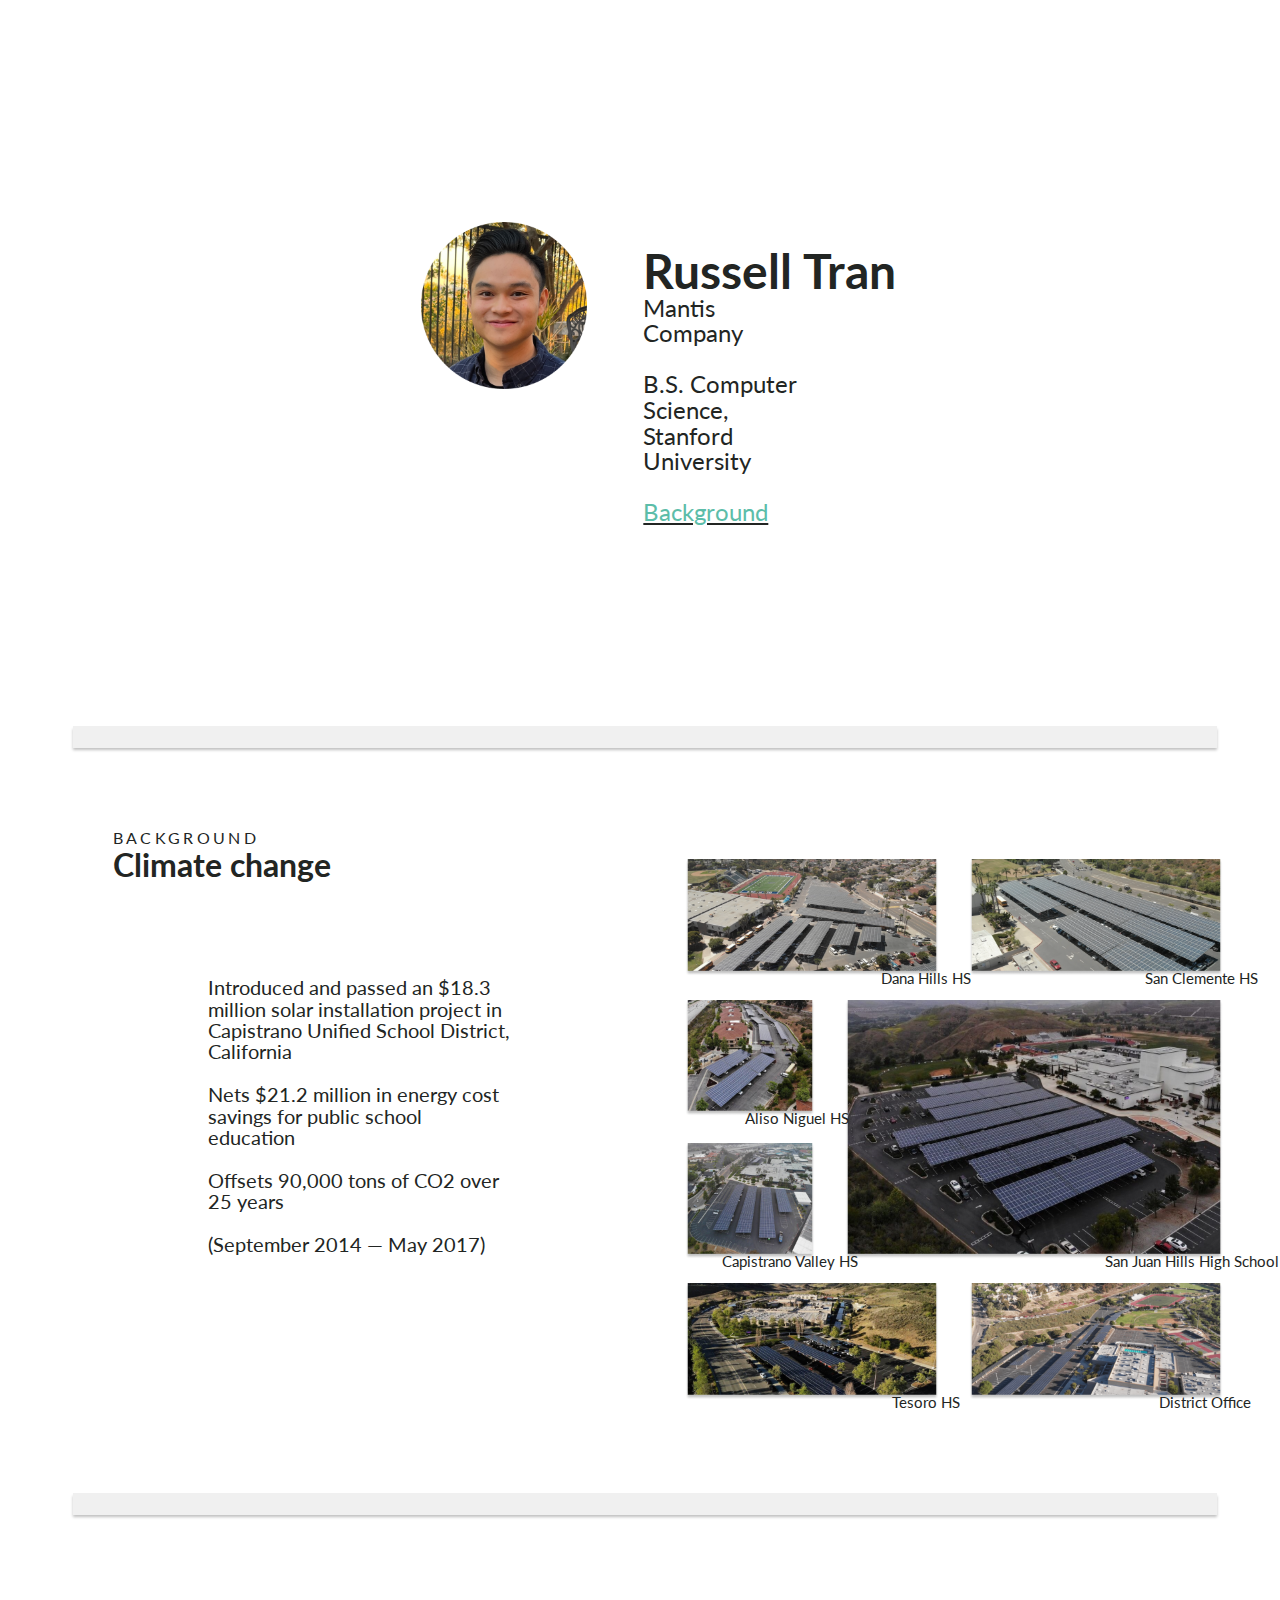
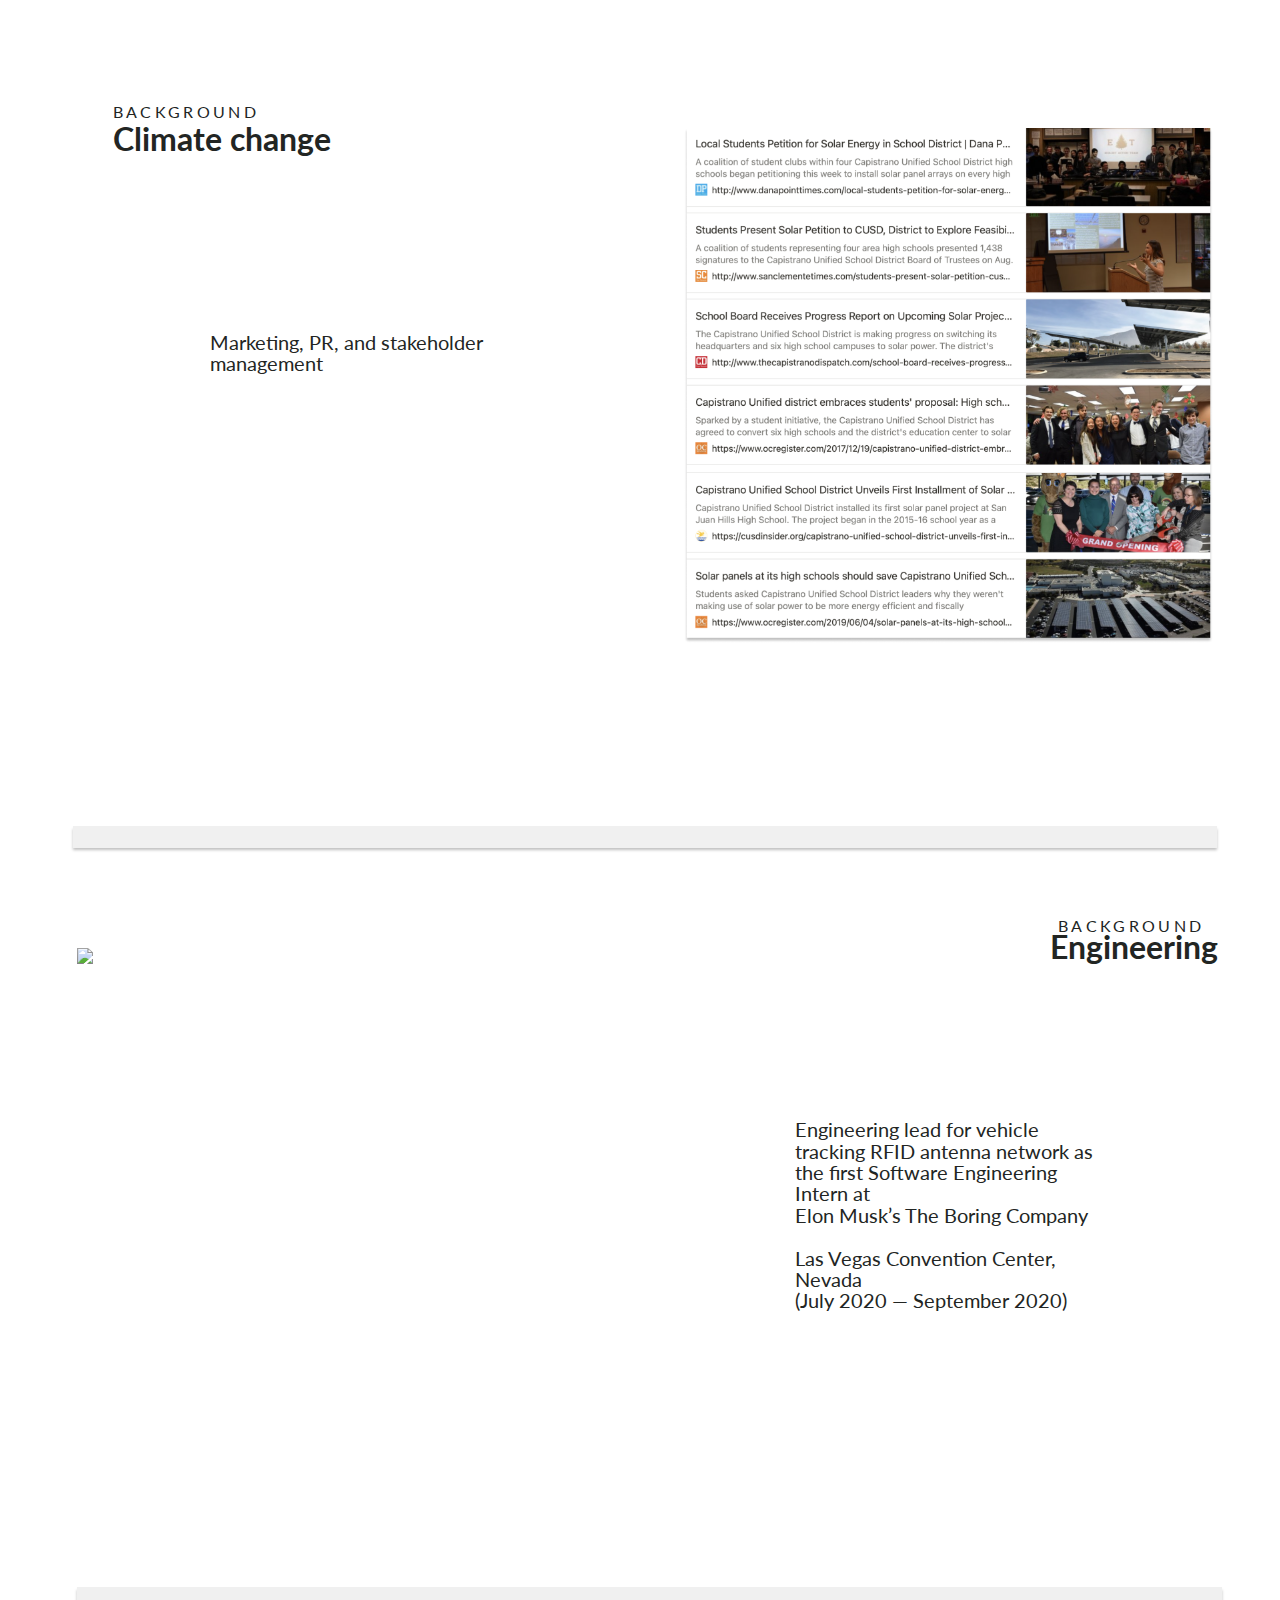
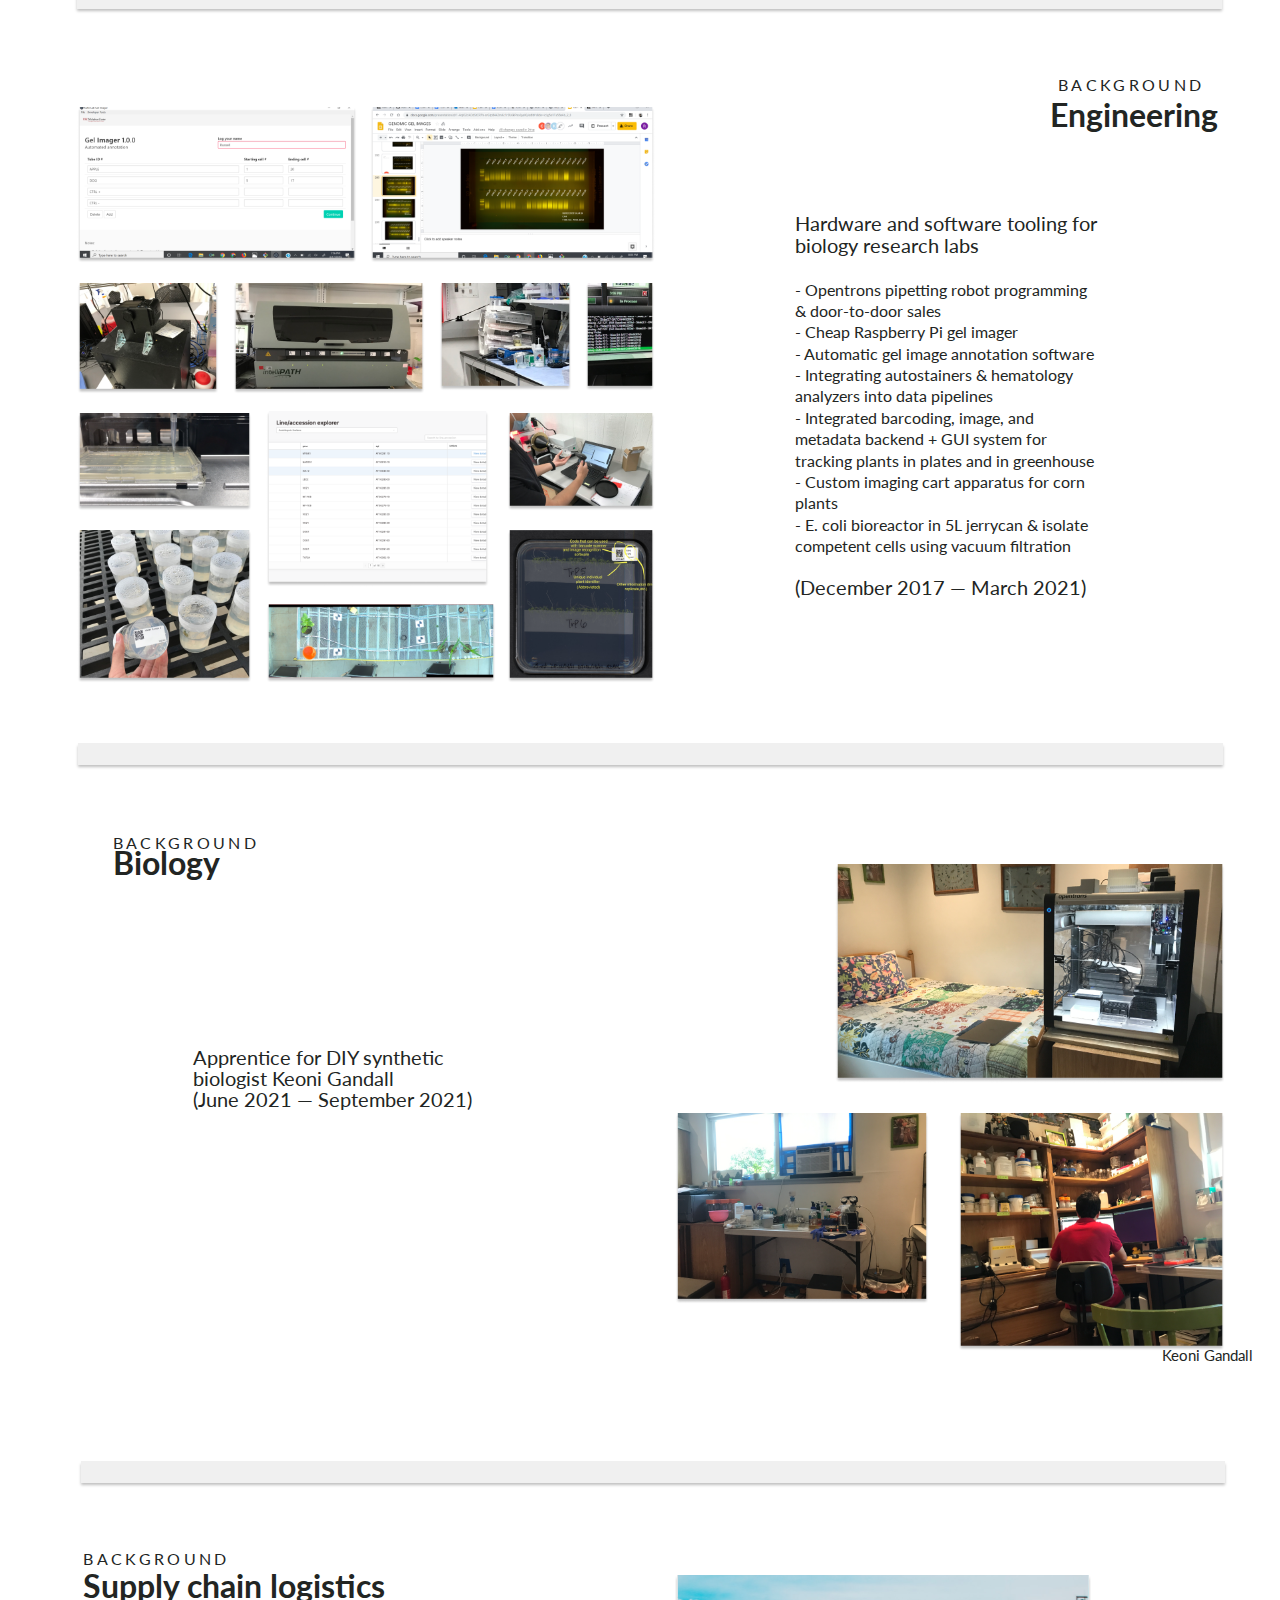
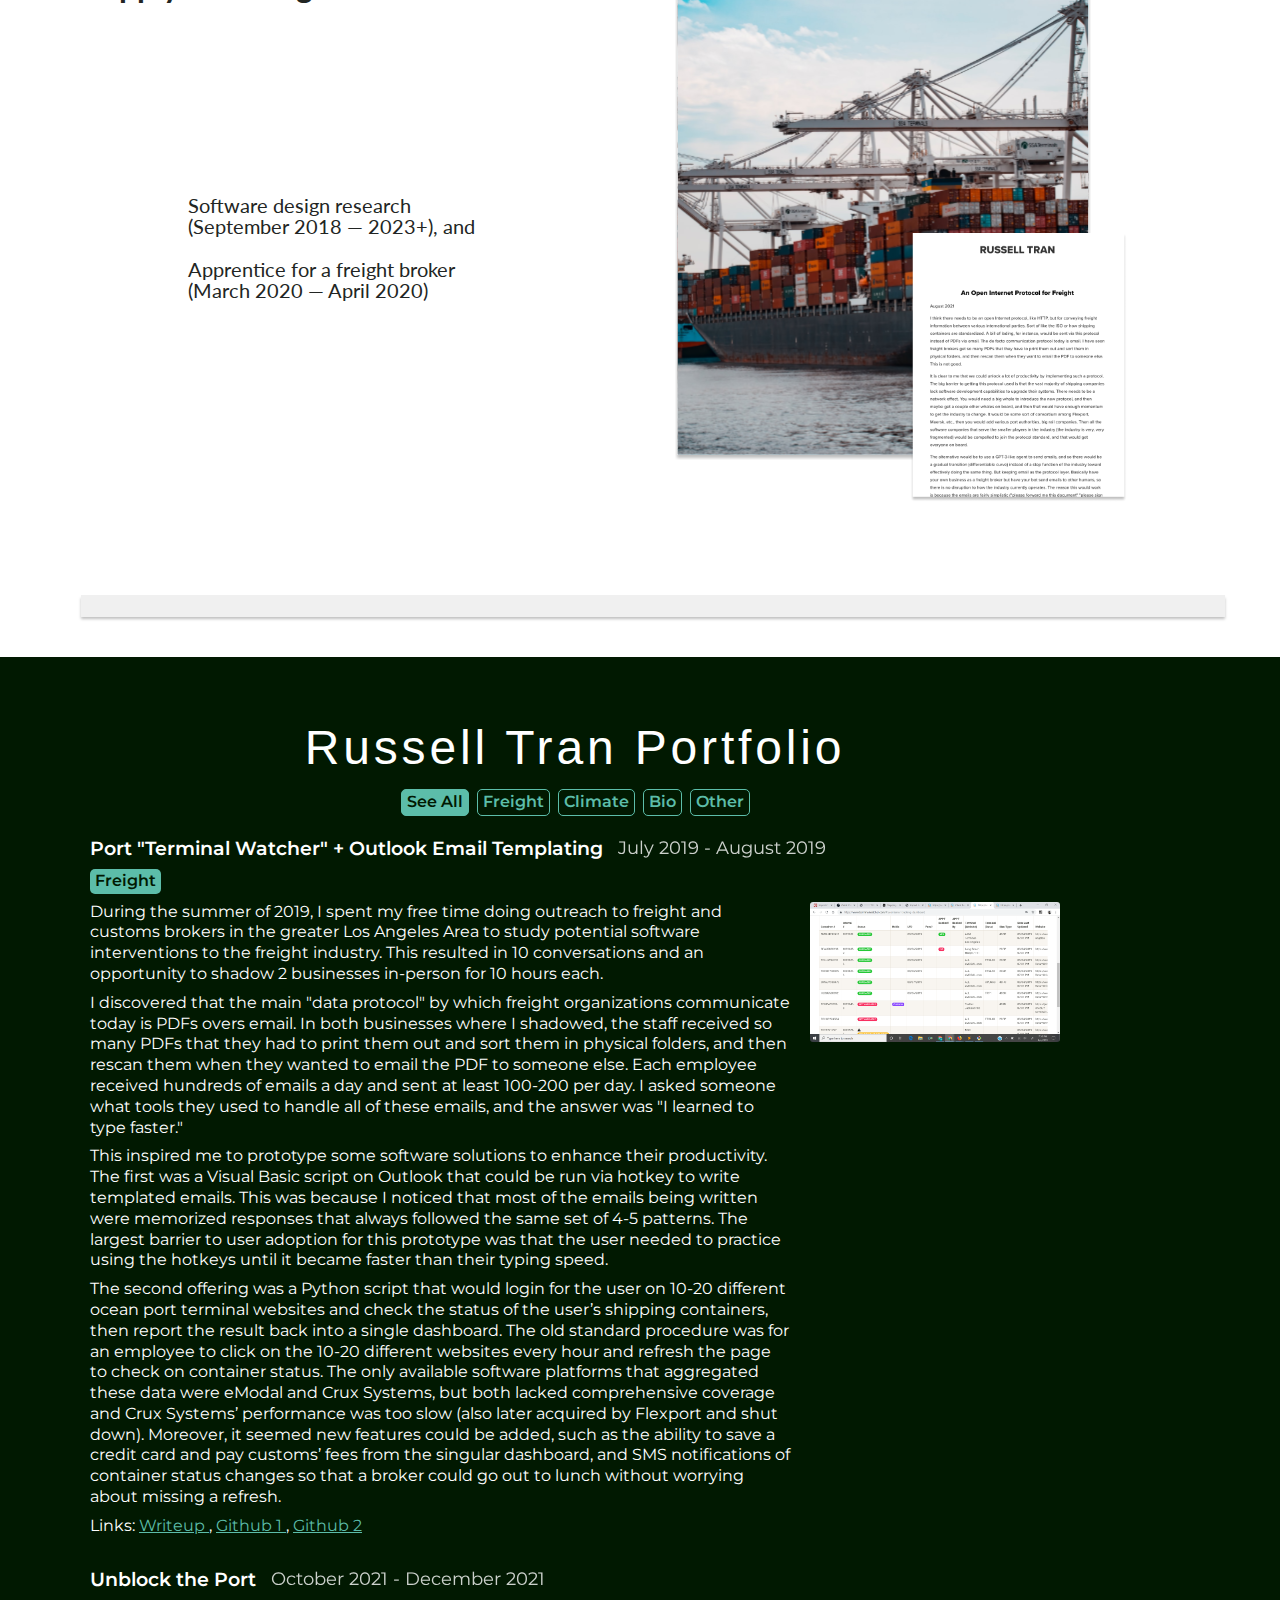
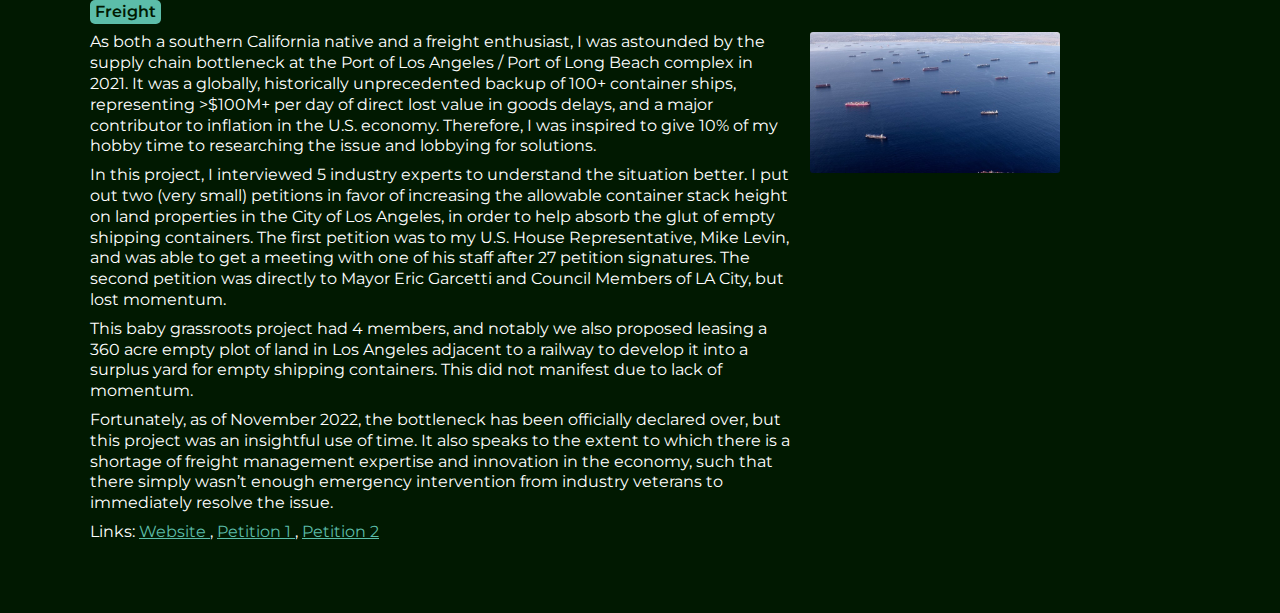
==== index.html @ 6245fd6b "Wording" ====
<!DOCTYPE html>
<html lang="en" class="no-js"></html>
<html>
  <head>
    <meta charset="utf-8" />
    <meta name="viewport" content="width=device-width, initial-scale=1.0">
    <title>Russell Tran</title>
  <link rel="shortcut icon" type="image/png" href="favicon.png">
    <link rel="stylesheet" type="text/css" href="algo.css" />
    <link rel="stylesheet" type="text/css" href="styleguide.css" />
    <link rel="stylesheet" type="text/css" href="globals.css" />
    <link rel="stylesheet" href="css/style.css" />
    <link href='https://fonts.googleapis.com/css?family=Montserrat:400,700' rel='stylesheet' type='text/css'>
    <script type='text/javascript' src='js/particle.min.js'></script>
    <script type='text/javascript' src='js/demo.js'></script>
  </head>
  <body style="margin: 0; background: #ffffff">
    <span class="hidden-mobile">
      <input type="hidden" id="anPageName" name="page" value="algo" />
      <div class="container-center-horizontal">
        <div class="algo screen">
          <div class="front-bg" id="russ-background"></div>
          <div class="front-bg-1"></div>
          <div class="front-bg-2"></div>
          <div class="front-bg-3"></div>
          <img class="russell-1" src="img/russell-1@2x.png" alt="russell 1" />
          <h1 class="name lato-bold-log-cabin-48px">Russell Tran</h1>
          <div class="clemente-container">
            <div class="san-clemente-hs lato-normal-log-cabin-15px">San Clemente HS</div>
            <img class="capo" src="img/capo-san-clemente-drone-1@2x.png" alt="capo-san-clemente-drone 1" />
          </div>
          <div class="overlap-group-container">
            <div class="overlap-group2 lato-normal-log-cabin-15px">
              <img class="capo-cap-valley_01-1" src="img/capo-cap-valley-01-1@2x.png" alt="capo-cap-valley_01 1" />
              <img class="capo-sj-hills_01-1" src="img/capo-sj-hills-01-1@1x.png" alt="capo-sj-hills_01 1" />
              <p class="san-juan-hills-high-school">San Juan Hills High School</p>
              <div class="capistrano-valley-hs">Capistrano Valley HS</div>
            </div>
            <div class="overlap-group4">
              <img class="capo-district_01-1" src="img/capo-district-01-1@2x.png" alt="capo-district_01 1" />
              <div class="aliso-niguel-hs lato-normal-log-cabin-15px">Aliso Niguel HS</div>
            </div>
          </div>
          <div class="overlap-group5">
            <img class="capo" src="img/capo-dana-hills-drone-1@2x.png" alt="capo-dana-hills-drone 1" />
            <div class="name-1 lato-normal-log-cabin-15px">Dana Hills HS</div>
          </div>
          <div class="overlap-group1">
            <img class="capo-1" src="img/capo-aliso-niguel-01-1@2x.png" alt="capo-aliso-niguel_01 1" />
            <div class="district-office lato-normal-log-cabin-15px">District Office</div>
          </div>
          <div class="tesoro-container">
            <img class="capo-1" src="img/capo-tesoro-01-1@2x.png" alt="capo-tesoro_01 1" />
            <div class="tesoro-hs lato-normal-log-cabin-15px">Tesoro HS</div>
          </div>
          <img class="rectangle-3" src="img/rectangle-3@1x.svg" alt="Rectangle 3" />
          <img
            class="screen-shot-2022-10-22-at-130-1"
            src="img/screen-shot-2022-10-22-at-1-30-1@1x.png"
            alt="Screen Shot 2022-10-22 at 1.30 1"
          />
          <img class="gelimageryo-1-1" src="img/gelimageryo--1--1@2x.png" alt="gelimageryo (1) 1" />
          <img class="slidesgelyayyay-1-1" src="img/slidesgelyayyay--1--1@2x.png" alt="slidesgelyayyay (1) 1" />
          <img class="unnamed-3" src="img/unnamed-3@2x.png" alt="unnamed 3" />
          <img class="unnamed2-1" src="img/unnamed2-1@2x.png" alt="unnamed2 1" />
          <img class="unnamed4-1" src="img/unnamed4-1@2x.png" alt="unnamed4 1" />
          <img class="unnamed5-1" src="img/unnamed5-1@2x.png" alt="unnamed5 1" />
          <img
            class="screen-shot-2022-10-22-at-553-2"
            src="img/screen-shot-2022-10-22-at-5-53-2@2x.png"
            alt="Screen Shot 2022-10-22 at 5.53 2"
          />
          <img class="plate_barcode_example-1" src="img/plate-barcode-example-1@2x.png" alt="plate_barcode_example 1" />
          <img class="unnamedsucrose-1" src="img/unnamedsucrose-1@2x.png" alt="unnamedsucrose 1" />
          <img class="unnamed-1bb-1" src="img/unnamed--1-bb-1@2x.png" alt="unnamed (1)bb 1" />
          <img class="unnamedee-1" src="img/unnamedee-1@2x.png" alt="unnamedee 1" />
          <img class="unnameddd-1" src="img/unnameddd-1@2x.png" alt="unnameddd 1" />
          <div class="climate-change lato-bold-log-cabin-32px">Climate change</div>
          <div class="background lato-normal-shark-16px">BACKGROUND</div>
          <div class="climate-change-1 lato-bold-log-cabin-32px">Climate change</div>
          <div class="background-1 lato-normal-shark-16px">BACKGROUND</div>
          <div class="biology lato-bold-log-cabin-32px">Biology</div>
          <div class="background-2 lato-normal-shark-16px">BACKGROUND</div>
          <div class="engineering lato-bold-log-cabin-32px">Engineering</div>
          <div class="background-3 lato-normal-shark-16px">BACKGROUND</div>
          <div class="engineering-1 lato-bold-log-cabin-32px">Engineering</div>
          <div class="background-4 lato-normal-shark-16px">BACKGROUND</div>
          <div class="front-bg-4"></div>
          <div class="front-bg-5"></div>
          <div class="front-bg-6"></div>
          <img class="img_5436-1" src="img/img-5436-1@1x.png" alt="IMG_5436 1" />
          <img class="img_5541-1" src="img/img-5541-1@2x.png" alt="IMG_5541 1" />
          <div class="overlap-group6">
            <img class="img_5418-1" src="img/img-5418-1@2x.png" alt="IMG_5418 1" />
            <div class="keoni-gandall lato-normal-log-cabin-15px">Keoni Gandall</div>
          </div>
          <p class="apprentice-for-diy-s lato-normal-log-cabin-20px">
            Apprentice for DIY synthetic biologist Keoni Gandall<br />(June 2021 — September 2021)
          </p>
          <div class="supply-chain-logistics lato-bold-log-cabin-32px">Supply chain logistics</div>
          <div class="background-5 lato-normal-shark-16px">BACKGROUND</div>
          <p class="software-design-rese lato-normal-log-cabin-20px">
            Software design research <br />(September 2018 — 2023+), and<br /><br />Apprentice for a freight broker<br />(March
            2020 — April 2020)
          </p>
          <div class="overlap-group3">
            <img class="rectangle-4" src="img/rectangle-4@1x.svg" alt="Rectangle 4" />
            <img
              class="screen-shot-2022-11-28-at-151-1"
              src="img/screen-shot-2022-11-28-at-1-51-1@2x.png"
              alt="Screen Shot 2022-11-28 at 1.51 1"
            />
          </div>
          <p class="hardware-and-softwar lato-normal-log-cabin-20px">
            <span class="lato-normal-log-cabin-20px"
              >Hardware and software tooling for biology research labs<br /><br /></span
            ><span class="span1"
              >- Opentrons pipetting robot programming &amp; door-to-door sales <br />- Cheap Raspberry Pi gel imager<br />-
              Automatic gel image annotation software<br />- Integrating autostainers &amp; hematology analyzers into data
              pipelines<br />- Integrated barcoding, image, and metadata backend + GUI system for tracking plants in
              plates and in greenhouse<br />- Custom imaging cart apparatus for corn plants<br />- E. coli bioreactor in
              5L jerrycan &amp; isolate competent cells using vacuum filtration<br /></span
            ><span class="lato-normal-log-cabin-20px"><br />(December 2017 — March 2021)</span>
          </p>
          <p class="engineering-lead-for lato-normal-log-cabin-20px">
            Engineering lead for vehicle tracking RFID antenna network as the first Software Engineering Intern at
            <br />Elon Musk’s The Boring Company<br /><br />Las Vegas Convention Center, Nevada<br />(July 2020 —
            September 2020)
          </p>
          <p class="marketing-pr-and-s lato-normal-log-cabin-20px">
            Marketing, PR, and stakeholder management
          </p>
          <p class="introduced-and-passe lato-normal-log-cabin-20px">
            Introduced and passed an $18.3 million solar installation project in Capistrano Unified School District,
            California<br /><br />Nets $21.2 million in energy cost savings for public school education<br /><br />Offsets
            90,000 tons of CO2 over 25 years <br /><br />(September 2014 — May 2017)
          </p>
          <div class="portfolio">Mantis Company<br><br>B.S. Computer Science,<br>Stanford University<br><br><u><a href="#russ-background">Background</a></u></div>
        </div>
      </div>
    </span>
    <section id="portfolio">
      <div>
        <h1 class="portfolio-title">
          Russell Tran Portfolio
        </h1>
        <div class="portfolio-contents">
          <div class="portfolio-filter">
            <button class="active-filter">
              See All
            </button>
            <button>
              Freight
            </button>
            <button>
              Climate
            </button>
            <button>
              Bio
            </button>
            <button>
              Other
            </button>
          </div>
          <div class="projects">
            <div>
              <div class="p-header">
                <div class="p-title">
                 Port "Terminal Watcher" + Outlook Email Templating
                </div>
                <div class="p-date">
                  July 2019 - August 2019
                </div>
              </div>
              <div class="p-tags">
                <div>
                  Freight
                </div>
              </div>
              <div class="p-body">
                <div class="p-text">
                  <div class="p-description">
                    <p>During the summer of 2019, I spent my free time doing outreach to freight and customs brokers in the greater Los Angeles Area to study potential software interventions to the freight industry. This resulted in 10 conversations and an opportunity to shadow 2 businesses in-person for 10 hours each. 
                    </p>
                    <p>I discovered that the main "data protocol" by which freight organizations communicate today is PDFs overs email. In both businesses where I shadowed, the staff received so many PDFs that they had to print them out and sort them in physical folders, and then rescan them when they wanted to email the PDF to someone else. Each employee received hundreds of emails a day and sent at least 100-200 per day. I asked someone what tools they used to handle all of these emails, and the answer was "I learned to type faster."
                    </p>
                    <p></p>This inspired me to prototype some software solutions to enhance their productivity. The first was a Visual Basic script on Outlook that could be run via hotkey to write templated emails. This was because I noticed that most of the emails being written were memorized responses that always followed the same set of 4-5 patterns. The largest barrier to user adoption for this prototype was that the user needed to practice using the hotkeys until it became faster than their typing speed.
                    </p>
                    <p>The second offering was a Python script that would login for the user on 10-20 different ocean port terminal websites and check the status of the user’s shipping containers, then report the result back into a single dashboard. The old standard procedure was for an employee to click on the 10-20 different websites every hour and refresh the page to check on container status. The only available software platforms that aggregated these data were eModal and Crux Systems, but both lacked comprehensive coverage and Crux Systems’ performance was too slow (also later acquired by Flexport and shut down). Moreover, it seemed new features could be added, such as the ability to save a credit card and pay customs’ fees from the singular dashboard, and SMS notifications of container status changes so that a broker could go out to lunch without worrying about missing a refresh.
                    </p>
                    </div>
                  <div class="p-links">
                    Links: 
                    <a href="https://blog.russelltran.com/an-open-internet-protocol-for-freight">
                      Writeup
                    </a>,
                    <a href="https://github.com/Russell-Tran/terminal-watcher-public">
                      Github 1
                    </a>,
                    <a href="https://github.com/Russell-Tran/freight-email-machine-outlook-extension">
                      Github 2
                    </a>
                  </div>
                </div>
                <div class="p-thumbnail">
                  <img src="img/terminal_watcher.png" />
                </div>
              </div>
            </div>
            
            <div>
              <div class="p-header">
                <div class="p-title">
                  Unblock the Port
                </div>
                <div class="p-date">
                  October 2021 - December 2021
                </div>
              </div>
              <div class="p-tags">
                <div>
                  Freight
                </div>
              </div>
              <div class="p-body">
                <div class="p-text">
                  <div class="p-description">
                    <p>
                      As both a southern California native and a freight enthusiast, I was astounded by the supply chain bottleneck at the Port of Los Angeles / Port of Long Beach complex in 2021. It was a globally, historically unprecedented backup of 100+ container ships, representing >$100M+ per day of direct lost value in goods delays, and a major contributor to inflation in the U.S. economy. Therefore, I was inspired to give 10% of my hobby time to researching the issue and lobbying for solutions.
                    </p>
                    <p>
                      In this project, I interviewed 5 industry experts to understand the situation better. I put out two (very small) petitions in favor of increasing the allowable container stack height on land properties in the City of Los Angeles, in order to help absorb the glut of empty shipping containers. The first petition was to my U.S. House Representative, Mike Levin, and was able to get a meeting with one of his staff after 27 petition signatures. The second petition was directly to Mayor Eric Garcetti and Council Members of LA City, but lost momentum.
                    </p>
                    <p>
                      This baby grassroots project had 4 members, and notably we also proposed leasing a 360 acre empty plot of land in Los Angeles adjacent to a railway to develop it into a surplus yard for empty shipping containers. This did not manifest due to lack of momentum.
                    </p>
                    <p>
                      Fortunately, as of November 2022, the bottleneck has been officially declared over, but this project was an insightful use of time. It also speaks to the extent to which there is a shortage of freight management expertise and innovation in the economy, such that there simply wasn’t enough emergency intervention from industry veterans to immediately resolve the issue.
                    </p>
                  </div>
                  <div class="p-links">
                    Links:
                    <a href="https://archive.ph/nzvAx">
                      Website
                    </a>,
                    <a href="https://www.change.org/p/mike-levin-rep-mike-levin-help-us-unblock-the-port">
                      Petition 1
                    </a>,
                    <a href="https://archive.ph/GWRVJ">
                      Petition 2
                    </a>
                  </div>
                </div>
                <div class="p-thumbnail">
                  <img src="img/unblock_the_port.jpg" />
                </div>
              </div>
            </div>
            
          </div>
        </div>
      </div>
      <br>
      <br>
      <br>
      <br>
      <br>
      <br>
      <br>
      <br>
      <br>
      <br>
      <br>
      <br>
      <br>
      <br>
      <br>
      <br>
    </section>
  </body>
</html>
---- algo.css ----
/* screen - algo */

@media (max-width: 800px) {
  .hidden-mobile {
    display: none;
  }
}

.algo {
  background-color: var(--white);
  border: 0.05vw none;
  height: 426.3vw;
  overflow: hidden;
  position: relative;
  width: 100.0vw;
}

.algo .front-bg {
  background-color: var(--gallery);
  border: 0.42vw none;
  box-shadow: 0.0vw 0.21vw 0.21vw #00000040;
  height: 1.72vw;
  left: 5.68vw;
  position: absolute;
  top: 56.72vw;
  width: 89.43vw;
}

.algo .front-bg-1 {
  background-color: var(--gallery);
  border: 0.42vw none;
  box-shadow: 0.0vw 0.21vw 0.21vw #00000040;
  height: 1.72vw;
  left: 5.68vw;
  position: absolute;
  top: 116.67vw;
  width: 89.43vw;
}

.algo .front-bg-2 {
  background-color: var(--gallery);
  border: 0.42vw none;
  box-shadow: 0.0vw 0.21vw 0.21vw #00000040;
  height: 1.72vw;
  left: 5.68vw;
  position: absolute;
  top: 189.53vw;
  width: 89.43vw;
}

.algo .front-bg-3 {
  background-color: var(--gallery);
  border: 0.42vw none;
  box-shadow: 0.0vw 0.21vw 0.21vw #00000040;
  height: 1.72vw;
  left: 6.04vw;
  position: absolute;
  top: 249.01vw;
  width: 89.43vw;
}

.algo .russell-1 {
  height: 13.02vw;
  left: 32.86vw;
  object-fit: cover;
  position: absolute;
  top: 17.34vw;
  width: 13.02vw;
}

.algo .name {
  left: 50.26vw;
  letter-spacing: 0;
  line-height: 2.75vw;
  position: absolute;
  top: 19.74vw;
  white-space: nowrap;
}

.algo .clemente-container {
  height: 10.1vw;
  left: 75.73vw;
  position: absolute;
  top: 67.08vw;
  width: 21.2vw;
}

.algo .san-clemente-hs {
  left: 13.7vw;
  letter-spacing: 0;
  line-height: 1.25vw;
  position: absolute;
  top: 8.7vw;
  white-space: nowrap;
  width: 7.5vw;
}

.algo .capo {
  height: 9.17vw;
  left: 0;
  object-fit: cover;
  position: absolute;
  top: 0;
  width: 19.84vw;
}

.algo .overlap-group-container {
  height: 21.2vw;
  left: 53.54vw;
  position: absolute;
  top: 78.12vw;
  width: 44.11vw;
}

.algo .overlap-group2 {
  height: 21.2vw;
  left: 0;
  position: absolute;
  top: 0;
  width: 44.11vw;
}

.algo .capo-cap-valley_01-1 {
  height: 9.11vw;
  left: 0;
  object-fit: cover;
  position: absolute;
  top: 11.15vw;
  width: 10.16vw;
}

.algo .capo-sj-hills_01-1 {
  height: 20.26vw;
  left: 12.45vw;
  object-fit: cover;
  position: absolute;
  top: 0;
  width: 29.58vw;
}

.algo .san-juan-hills-high-school {
  left: 32.81vw;
  letter-spacing: 0;
  line-height: 1.25vw;
  position: absolute;
  top: 19.79vw;
  white-space: nowrap;
  width: 11.3vw;
}

.algo .capistrano-valley-hs {
  left: 2.86vw;
  letter-spacing: 0;
  line-height: 1.25vw;
  position: absolute;
  top: 19.79vw;
  white-space: nowrap;
  width: 11.35vw;
}

.algo .overlap-group4 {
  height: 10.05vw;
  left: 0;
  position: absolute;
  top: 0;
  width: 11.3vw;
}

.algo .capo-district_01-1 {
  height: 9.06vw;
  left: 0;
  object-fit: cover;
  position: absolute;
  top: 0;
  width: 10.16vw;
}

.algo .aliso-niguel-hs {
  left: 4.64vw;
  letter-spacing: 0;
  line-height: 1.25vw;
  position: absolute;
  top: 8.59vw;
  white-space: nowrap;
  width: 6.67vw;
}

.algo .overlap-group5 {
  height: 10.1vw;
  left: 53.54vw;
  position: absolute;
  top: 67.08vw;
  width: 21.25vw;
}

.algo .name-1 {
  left: 15.26vw;
  letter-spacing: 0;
  line-height: 1.25vw;
  position: absolute;
  top: 8.7vw;
  white-space: nowrap;
  width: 5.99vw;
}

.algo .overlap-group1 {
  height: 10.1vw;
  left: 75.73vw;
  position: absolute;
  top: 100.26vw;
  width: 20.83vw;
}

.algo .capo-1 {
  height: 9.11vw;
  left: 0;
  object-fit: cover;
  position: absolute;
  top: 0;
  width: 19.84vw;
}

.algo .district-office {
  left: 14.84vw;
  letter-spacing: 0;
  line-height: 1.25vw;
  position: absolute;
  top: 8.65vw;
  white-space: nowrap;
  width: 5.99vw;
}

.algo .tesoro-container {
  height: 10.1vw;
  left: 53.54vw;
  position: absolute;
  top: 100.26vw;
  width: 20.52vw;
}

.algo .tesoro-hs {
  left: 16.15vw;
  letter-spacing: 0;
  line-height: 1.25vw;
  position: absolute;
  top: 8.65vw;
  white-space: nowrap;
  width: 4.38vw;
}

.algo .rectangle-3 {
  height: 45.05vw;
  left: 6.04vw;
  position: absolute;
  top: 199.06vw;
  width: 40.31vw;
}

.algo .screen-shot-2022-10-22-at-130-1 {
  height: 40.26vw;
  left: 53.44vw;
  object-fit: cover;
  position: absolute;
  top: 135.0vw;
  width: 41.3vw;
}

.algo .gelimageryo-1-1 {
  height: 12.19vw;
  left: 6.04vw;
  object-fit: cover;
  position: absolute;
  top: 258.39vw;
  width: 21.82vw;
}

.algo .slidesgelyayyay-1-1 {
  height: 12.19vw;
  left: 28.91vw;
  object-fit: cover;
  position: absolute;
  top: 258.39vw;
  width: 22.29vw;
}

.algo .unnamed-3 {
  height: 8.7vw;
  left: 6.04vw;
  object-fit: cover;
  position: absolute;
  top: 272.08vw;
  width: 11.09vw;
}

.algo .unnamed2-1 {
  height: 8.7vw;
  left: 18.18vw;
  object-fit: cover;
  position: absolute;
  top: 272.08vw;
  width: 15.05vw;
}

.algo .unnamed4-1 {
  height: 8.49vw;
  left: 45.73vw;
  object-fit: cover;
  position: absolute;
  top: 272.08vw;
  width: 5.47vw;
}

.algo .unnamed5-1 {
  height: 8.49vw;
  left: 34.27vw;
  object-fit: cover;
  position: absolute;
  top: 272.08vw;
  width: 10.42vw;
}

.algo .screen-shot-2022-10-22-at-553-2 {
  height: 7.66vw;
  left: 6.04vw;
  object-fit: cover;
  position: absolute;
  top: 282.24vw;
  width: 13.65vw;
}

.algo .plate_barcode_example-1 {
  height: 11.93vw;
  left: 39.58vw;
  object-fit: cover;
  position: absolute;
  top: 291.41vw;
  width: 11.61vw;
}

.algo .unnamedsucrose-1 {
  height: 11.93vw;
  left: 6.04vw;
  object-fit: cover;
  position: absolute;
  top: 291.41vw;
  width: 13.65vw;
}

.algo .unnamed-1bb-1 {
  height: 13.7vw;
  left: 20.78vw;
  object-fit: cover;
  position: absolute;
  top: 282.14vw;
  width: 17.4vw;
}

.algo .unnamedee-1 {
  height: 6.15vw;
  left: 20.78vw;
  object-fit: cover;
  position: absolute;
  top: 297.19vw;
  width: 17.97vw;
}

.algo .unnameddd-1 {
  height: 7.66vw;
  left: 39.58vw;
  object-fit: cover;
  position: absolute;
  top: 282.24vw;
  width: 11.61vw;
}

.algo .climate-change {
  left: 8.8vw;
  letter-spacing: 0;
  line-height: 1.83vw;
  position: absolute;
  top: 66.67vw;
  white-space: nowrap;
}

.algo .background {
  left: 8.8vw;
  letter-spacing: 0.26vw;
  line-height: normal;
  position: absolute;
  top: 64.69vw;
}

.algo .climate-change-1 {
  left: 8.8vw;
  letter-spacing: 0;
  line-height: 1.83vw;
  position: absolute;
  top: 134.95vw;
  white-space: nowrap;
}

.algo .background-1 {
  left: 8.8vw;
  letter-spacing: 0.26vw;
  line-height: normal;
  position: absolute;
  top: 132.97vw;
}

.algo .biology {
  left: 8.8vw;
  letter-spacing: 0;
  line-height: 1.83vw;
  position: absolute;
  top: 316.51vw;
  white-space: nowrap;
}

.algo .background-2 {
  left: 8.8vw;
  letter-spacing: 0.26vw;
  line-height: normal;
  position: absolute;
  top: 315.05vw;
}

.algo .engineering {
  left: 82.03vw;
  letter-spacing: 0;
  line-height: 1.83vw;
  position: absolute;
  top: 198.07vw;
  white-space: nowrap;
}

.algo .background-3 {
  left: 82.66vw;
  letter-spacing: 0.26vw;
  line-height: normal;
  position: absolute;
  top: 196.56vw;
}

.algo .engineering-1 {
  left: 82.03vw;
  letter-spacing: 0;
  line-height: 1.83vw;
  position: absolute;
  top: 258.02vw;
  white-space: nowrap;
}

.algo .background-4 {
  left: 82.66vw;
  letter-spacing: 0.26vw;
  line-height: normal;
  position: absolute;
  top: 255.89vw;
}

.algo .front-bg-4 {
  background-color: var(--gallery);
  border: 0.42vw none;
  box-shadow: 0.0vw 0.21vw 0.21vw #00000040;
  height: 1.72vw;
  left: 6.09vw;
  position: absolute;
  top: 308.07vw;
  width: 89.43vw;
}

.algo .front-bg-5 {
  background-color: var(--gallery);
  border: 0.42vw none;
  box-shadow: 0.0vw 0.21vw 0.21vw #00000040;
  height: 1.72vw;
  left: 6.3vw;
  position: absolute;
  top: 364.17vw;
  width: 89.43vw;
}

.algo .front-bg-6 {
  background-color: var(--gallery);
  border: 0.42vw none;
  box-shadow: 0.0vw 0.21vw 0.21vw #00000040;
  height: 1.72vw;
  left: 6.3vw;
  position: absolute;
  top: 421.46vw;
  width: 89.43vw;
}

.algo .img_5436-1 {
  height: 17.08vw;
  left: 65.21vw;
  object-fit: cover;
  position: absolute;
  top: 317.5vw;
  width: 30.52vw;
}

.algo .img_5541-1 {
  height: 14.95vw;
  left: 52.76vw;
  object-fit: cover;
  position: absolute;
  top: 336.93vw;
  width: 19.79vw;
}

.algo .overlap-group6 {
  height: 19.74vw;
  left: 74.84vw;
  position: absolute;
  top: 336.93vw;
  width: 27.24vw;
}

.algo .img_5418-1 {
  height: 18.59vw;
  left: 0;
  object-fit: cover;
  position: absolute;
  top: 0;
  width: 20.89vw;
}

.algo .keoni-gandall {
  left: 15.94vw;
  letter-spacing: 0;
  line-height: 1.25vw;
  position: absolute;
  top: 18.33vw;
  white-space: nowrap;
  width: 11.3vw;
}

.algo .apprentice-for-diy-s {
  left: 15.05vw;
  letter-spacing: 0;
  line-height: 1.67vw;
  position: absolute;
  top: 331.77vw;
  width: 23.8vw;
}

.algo .supply-chain-logistics {
  left: 6.51vw;
  letter-spacing: 0;
  line-height: 1.83vw;
  position: absolute;
  top: 372.97vw;
  white-space: nowrap;
}

.algo .background-5 {
  left: 6.51vw;
  letter-spacing: 0.26vw;
  line-height: normal;
  position: absolute;
  top: 370.99vw;
}

.algo .software-design-rese {
  left: 14.69vw;
  letter-spacing: 0;
  line-height: 1.67vw;
  position: absolute;
  top: 390.21vw;
  width: 23.8vw;
}

.algo .overlap-group3 {
  height: 41.2vw;
  left: 52.76vw;
  position: absolute;
  top: 373.02vw;
  width: 35.31vw;
}

.algo .rectangle-4 {
  height: 37.92vw;
  left: 0;
  position: absolute;
  top: 0;
  width: 32.45vw;
}

.algo .screen-shot-2022-11-28-at-151-1 {
  height: 21.04vw;
  left: 18.33vw;
  object-fit: cover;
  position: absolute;
  top: 20.16vw;
  width: 16.98vw;
}

.algo .hardware-and-softwar {
  left: 62.14vw;
  letter-spacing: 0;
  line-height: 1.67vw;
  position: absolute;
  top: 266.67vw;
  width: 23.8vw;
}

.algo .span1 {
  color: var(--log-cabin);
  font-family: var(--font-family-lato);
  font-size: var(--font-size-s);
  font-weight: 400;
  line-height: 1.33vw;
}

.algo .engineering-lead-for {
  left: 62.14vw;
  letter-spacing: 0;
  line-height: 1.67vw;
  position: absolute;
  top: 212.45vw;
  width: 23.8vw;
}

.algo .marketing-pr-and-s {
  left: 16.41vw;
  letter-spacing: 0;
  line-height: 1.67vw;
  position: absolute;
  top: 150.94vw;
  width: 23.8vw;
}

.algo .introduced-and-passe {
  left: 16.25vw;
  letter-spacing: 0;
  line-height: 1.67vw;
  position: absolute;
  top: 76.35vw;
  width: 23.8vw;
}

.algo .portfolio {
  color: var(--log-cabin);
  font-family: var(--font-family-lato);
  font-size: var(--font-size-l);
  font-weight: 400;
  left: 50.26vw;
  letter-spacing: 0;
  line-height: 2.0vw;
  position: absolute;
  top: 23.02vw;
  width: 13.85vw;
}
---- styleguide.css ----
:root { 
  --black: #000000;
  --gallery: #f0f0f0;
  --log-cabin: #222523;
  --shark: #222524;
  --white: #ffffff;
 
  --font-size-l: 24px;
  --font-size-s: 16px;
  --font-size-s2: 32px;
  --font-size-xs: 15px;
  --font-size-xxl: 48px;
  --font-size-xxs2: 20px;
 
  --font-family-lato: "Lato", Helvetica;
}
.lato-normal-log-cabin-15px {
  color: var(--log-cabin);
  font-family: var(--font-family-lato);
  font-size: var(--font-size-xs);
  font-style: normal;
  font-weight: 400;
}

.lato-normal-log-cabin-20px {
  color: var(--log-cabin);
  font-family: var(--font-family-lato);
  font-size: var(--font-size-xxs2);
  font-style: normal;
  font-weight: 400;
}

.lato-bold-log-cabin-32px {
  color: var(--log-cabin);
  font-family: var(--font-family-lato);
  font-size: var(--font-size-s2);
  font-style: normal;
  font-weight: 700;
}

.lato-normal-shark-16px {
  color: var(--shark);
  font-family: var(--font-family-lato);
  font-size: var(--font-size-s);
  font-style: normal;
  font-weight: 400;
}

.lato-bold-log-cabin-48px {
  color: var(--log-cabin);
  font-family: var(--font-family-lato);
  font-size: var(--font-size-xxl);
  font-style: normal;
  font-weight: 700;
}
---- globals.css ----
@import url("https://cdnjs.cloudflare.com/ajax/libs/meyer-reset/2.0/reset.min.css");
@import url("https://fonts.googleapis.com/css?family=Lato:400,700");
/* The following line is used to measure usage of this code in production. For more info see our usage billing page */
@import url("https://px.animaapp.com/6385006a398d213d044c7b7f.6385006bcb4e69504e3e31ef.638501588bf294a7bbf35bd5.hcp.png");



.screen a {
  display: contents;
  text-decoration: none;
}

.container-center-horizontal {
  display: flex;
  flex-direction: row;
  justify-content: center;
  pointer-events: none;
  width: 100%;
}

.container-center-horizontal > * {
  flex-shrink: 0;
  pointer-events: auto;
}

* {
  box-sizing: border-box;
}
---- css/style.css ----
* {
    margin: 0;
    padding: 0;
    border: 0;
    font-size: 100%;
    font: inherit;
    vertical-align: baseline;
}

article,
aside,
details,
figcaption,
figure,
footer,
header,
hgroup,
menu,
nav,
section {
    display: block;
}

body {
    line-height: 1;
}

ol,
ul {
    list-style: none;
}

blockquote,
q {
    quotes: none;
}

blockquote:before,
blockquote:after,
q:before,
q:after {
    content: '';
    content: none;
}

table {
    border-collapse: collapse;
    border-spacing: 0;
}

/* particleground demo */

* {
    -webkit-box-sizing: border-box;
    -moz-box-sizing: border-box;
    box-sizing: border-box;
}

html,
body {
    width: 100%;
    height: 100%;
}

body {
    background: #000010;
    font-family: 'Montserrat', sans-serif;
    color: #fff;
    line-height: 1.3;
    -webkit-font-smoothing: antialiased;
}

a {
    color:#5cbda9;
}

#particles {
    width: 100%;
    height: 100vh;
    display: flex;
    flex-direction: column;
    justify-content: space-around;
}

#particles canvas {
    position: absolute;
    width: 100%;
    height: 100vh;
    z-index: -1;
}

#hero {
    width: 100%;
    display: flex;
    flex-direction: row;
    align-items: center;
    justify-content: space-around;
}

#hero h2 {
    text-align: center;
    text-transform: uppercase;
    font-size: 50px;
    font-family: 'Syncopate', sans-serif;
    font-weight: 10;
    color: #ffffff;
    letter-spacing: 0.05em;
}

#hero > div {
    display: flex;
    flex-direction: column;
    align-items: center;
}

.separator {
    margin: 8px 0;
    height: 0.8px;
    width: 220px;
    background-color: #e11b1b;
}

.link-containers {
    padding-top: 6px;
}

.link-containers a {
    margin: 0 5px;
}

#intro {
    min-height: 60vh;
    display: flex;
    flex-direction: row;
    align-items: center;
    justify-content: space-around;
    padding: 40px 25px;
}

#intro > div {
    display: flex;
    flex-direction: row;
}

.headshot-container {
    height: 220px;
}

#intro img {
    height: 100%;
    margin-right: 40px;
}

@media screen and (max-width: 600px) {
    #intro > div {
        flex-direction: column;
    }

    .headshot-container {
        display: flex;
        flex-direction: row;
        justify-content: space-around;
        margin-bottom: 25px;
    }
}

.summary {
    max-width: 600px;
    font-size: 1.2em;
}

.summary > p {
    margin-bottom: 12px;
}

#portfolio {
    display: flex;
    flex-direction: row;
    align-items: center;
    justify-content: space-around;
    background-color: #011901;
    padding: 40px 25px;
}

#portfolio > div {
    display: flex;
    flex-direction: column;
    align-items: center;
}

h1.portfolio-title {
    text-align: center;
    font-family: 'Syncopate', sans-serif;
    font-size: 3em;
    font-weight: 10;
    color: #ffffff;
    letter-spacing: 0.08em;
    margin-top: 20px;
}

.portfolio-contents {
    display: flex;
    flex-direction: column;
    align-items: center;
    margin-bottom: 30px;
}

.projects {
    display: flex;
    flex-direction: column;
    gap: 30px;
}

.p-header {
    display: flex;
    flex-direction: row;
    justify-content: flex-start;
    align-items: center;
    gap: 15px;
}

.p-title {
    font-size: 1.2em;
    font-weight: 600;
}

.p-date {
    font-size: 1.15em;
    opacity: 0.8;
}

.p-tags, .portfolio-filter {
    display: flex;
    flex-direction: row;
    justify-content: flex-start;
    align-items: center;
    gap: 8px;
    margin: 8px 0;
}

.portfolio-filter {
    margin-top: 10px;
    margin-bottom: 20px;
}

.p-tags>div, .portfolio-filter>button {
    padding: 2px 5px;
    background-color: #5cbda9;
    color: #011901;
    font-weight: 600;
    border-radius: 5px;
}

.portfolio-filter>button {
    background-color: transparent;
    color: #5cbda9;
    border: #5cbda9 solid 1.5px;
    cursor: pointer;
    transition: 0.2s;
}

.portfolio-filter>button:hover {
    background-color: #5cbda9;
    color: #011901;
    transition: 0.2s;
}

.portfolio-filter>button.active-filter {
    background-color: #5cbda9;
    color: #011901;
}

.p-body {
    display: flex;
    flex-direction: row;
    justify-content: space-between;
    gap: 20px;
}

.p-description {
    width: calc(90vw - 250px);
    max-width: 700px;
}

.p-description>p {
    margin-bottom: 8px;
}

.p-thumbnail {
    width: 250px;
}

.p-thumbnail>img {
    width: 100%;
    border-radius: 3px;
}

@media screen and (max-width: 600px) {
    .p-body {
        flex-direction: column;
    }

    .p-description {
        width: 90vw;
    }

    .p-thumbnail {
        width: 90vw;
    }
}
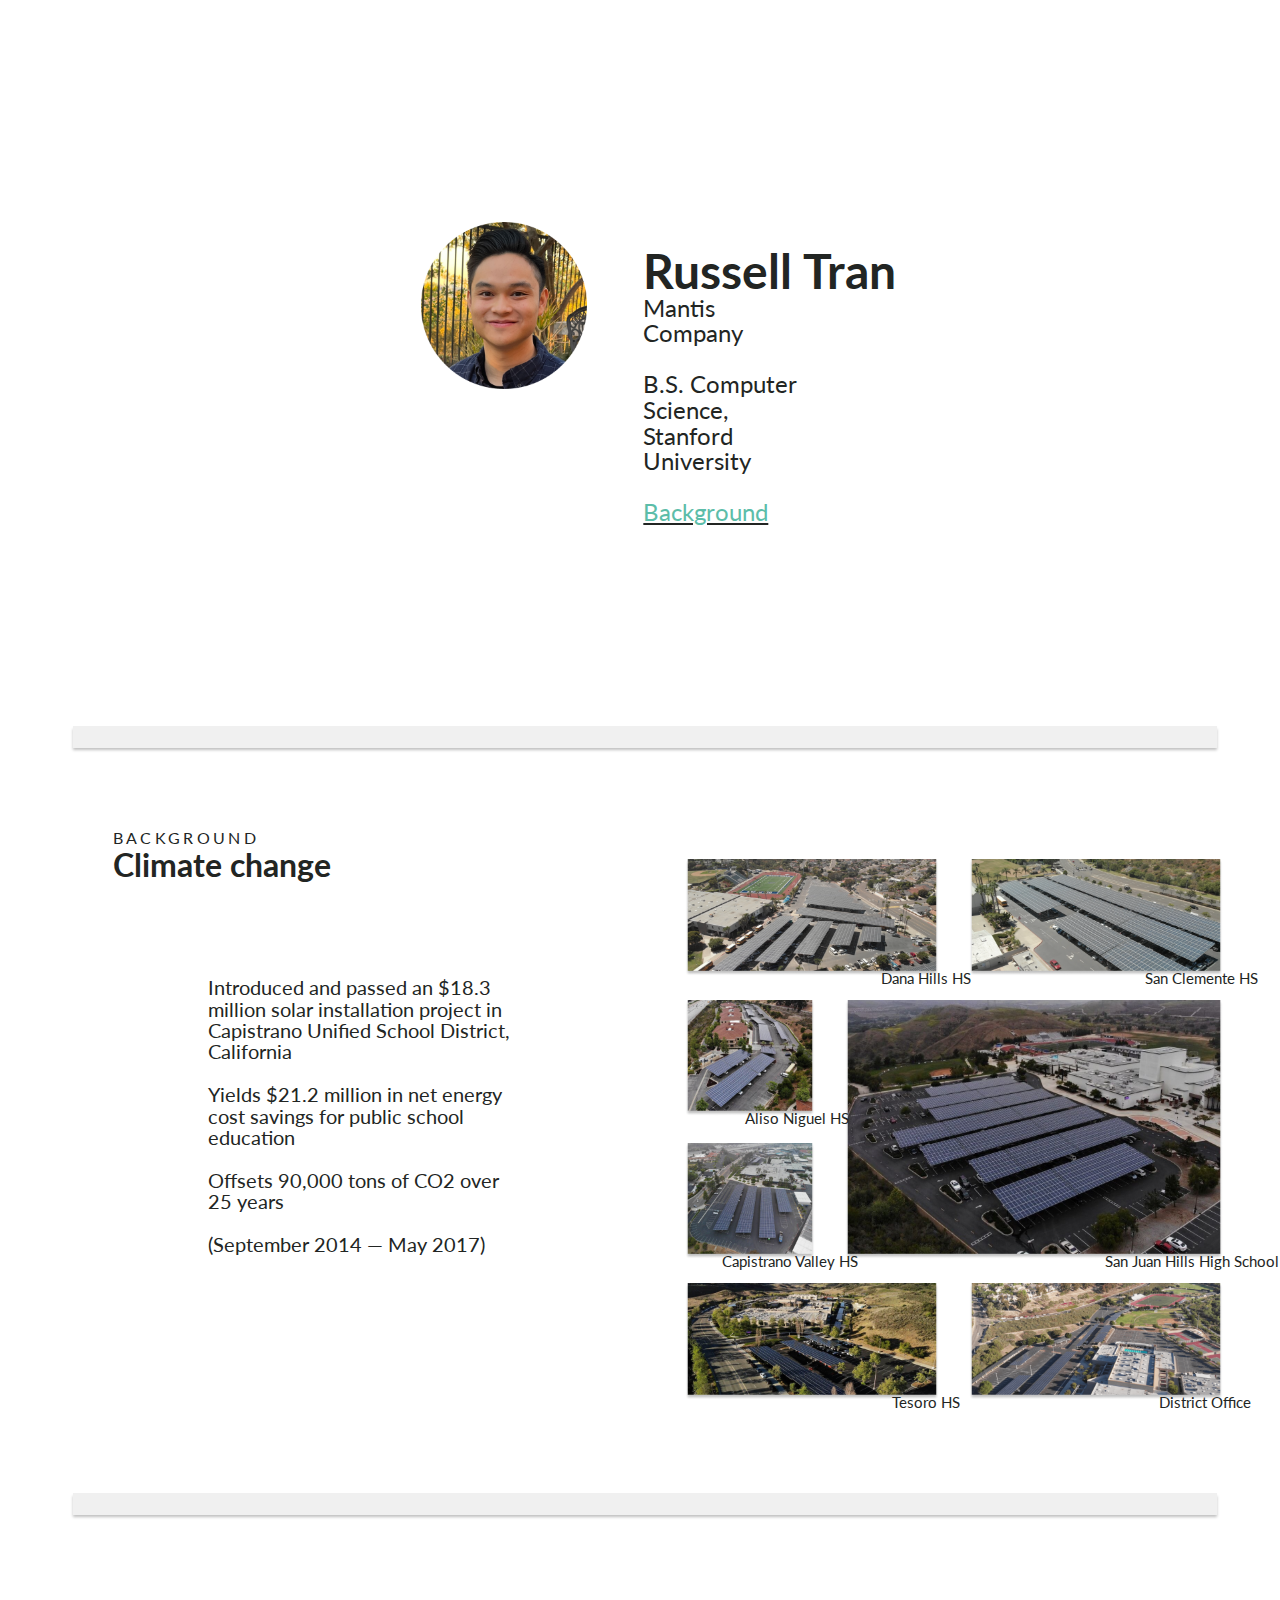
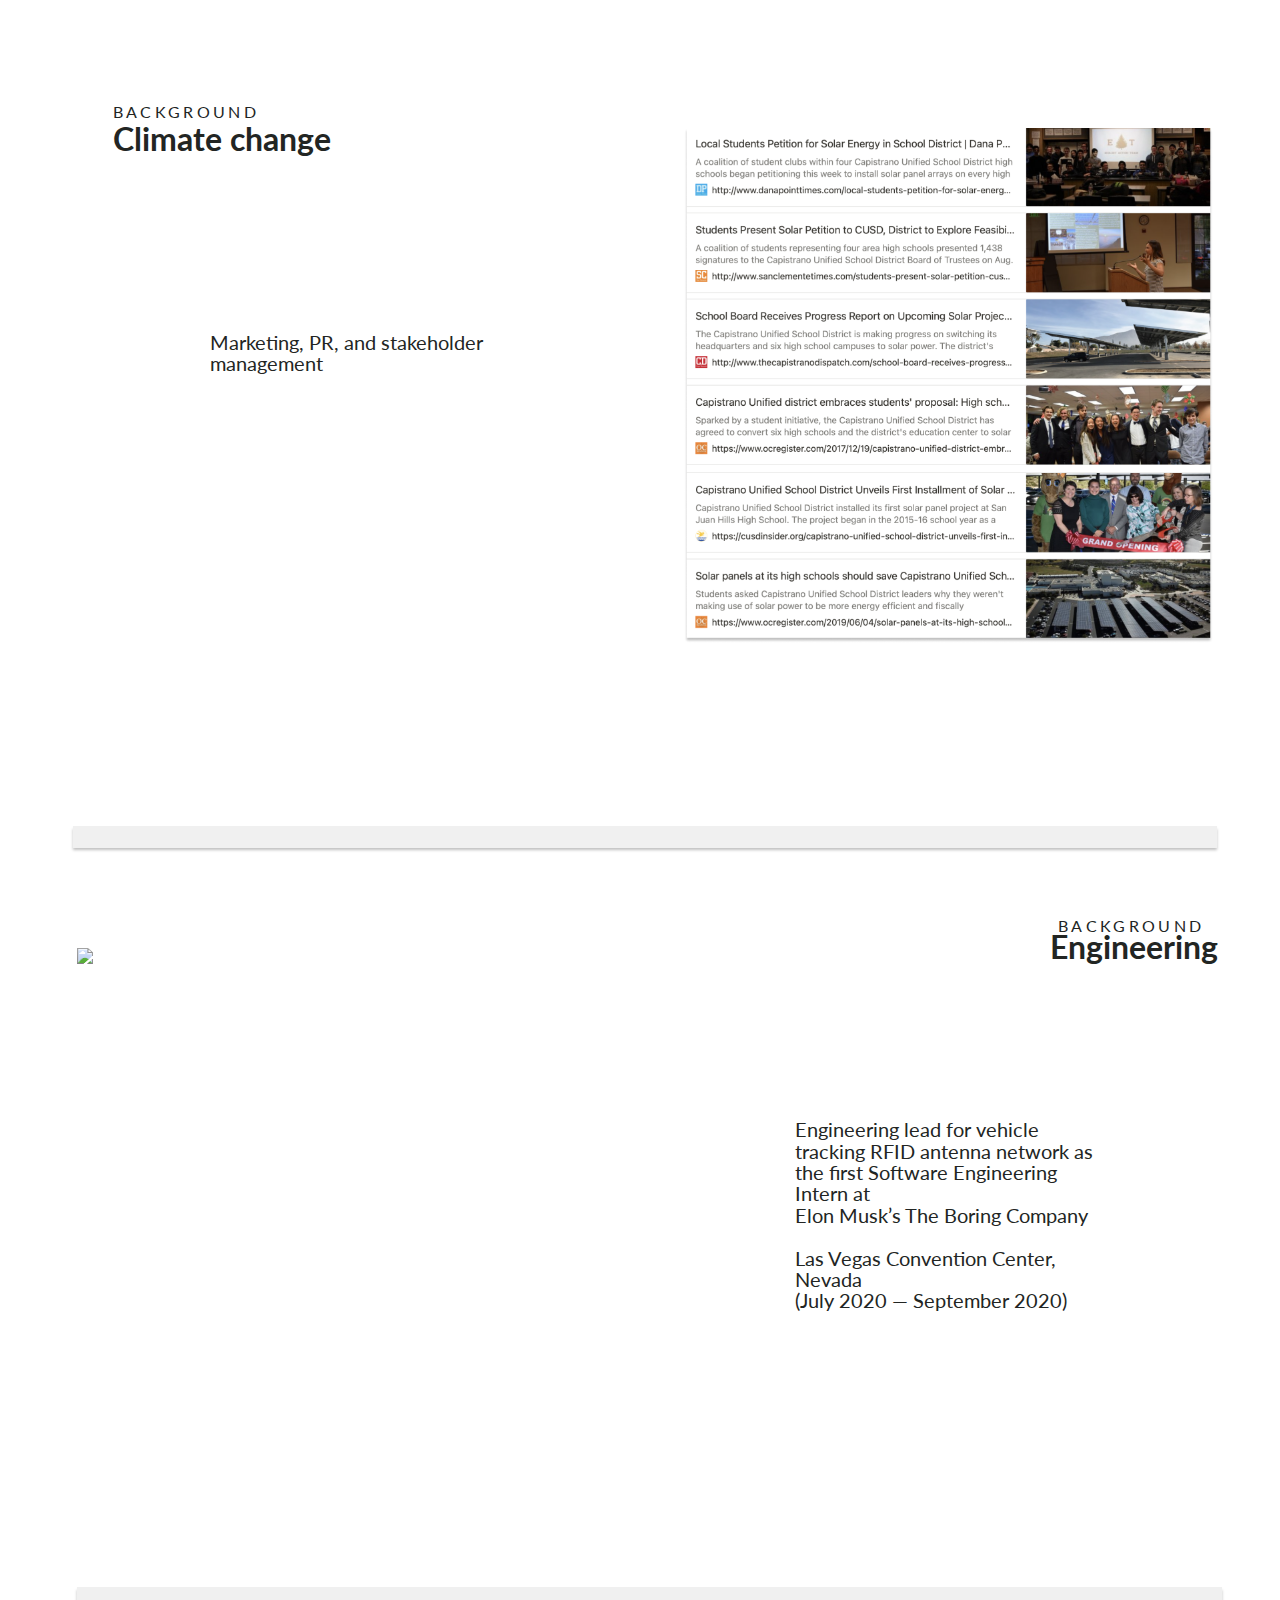
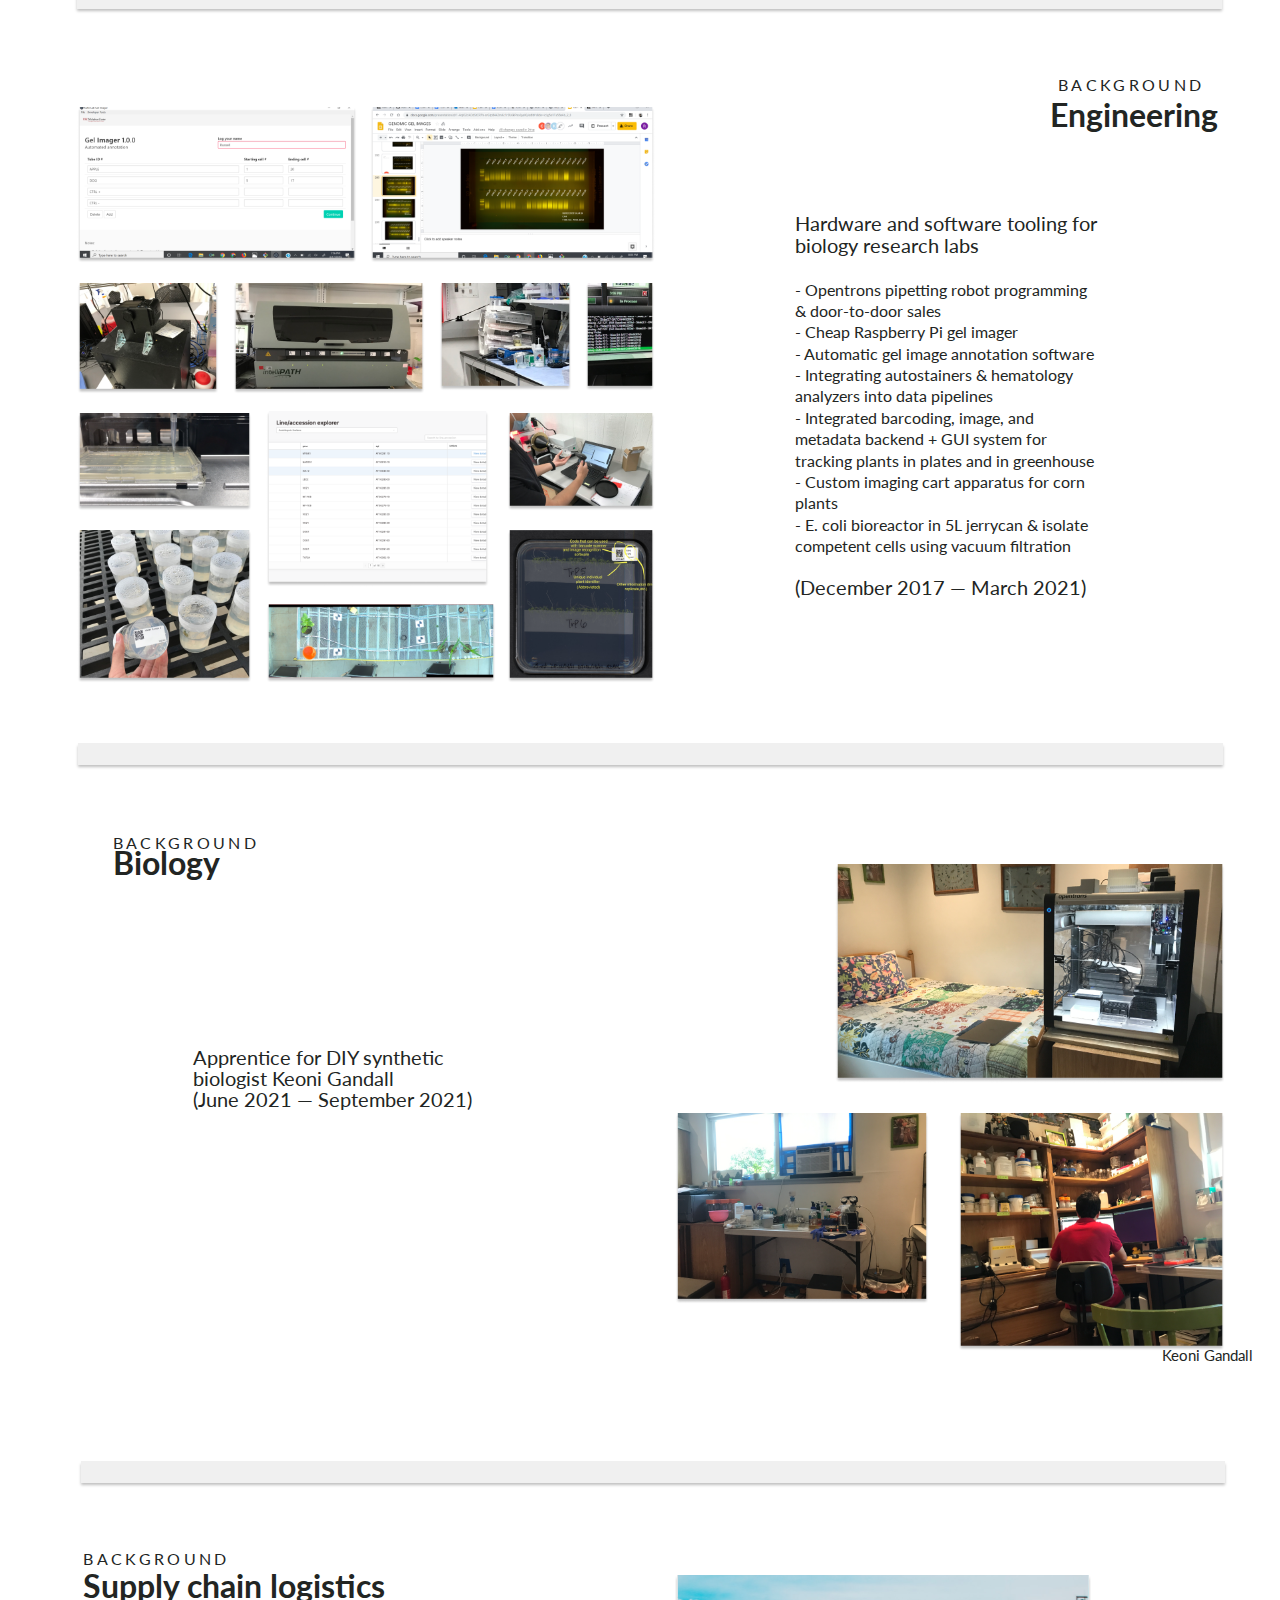
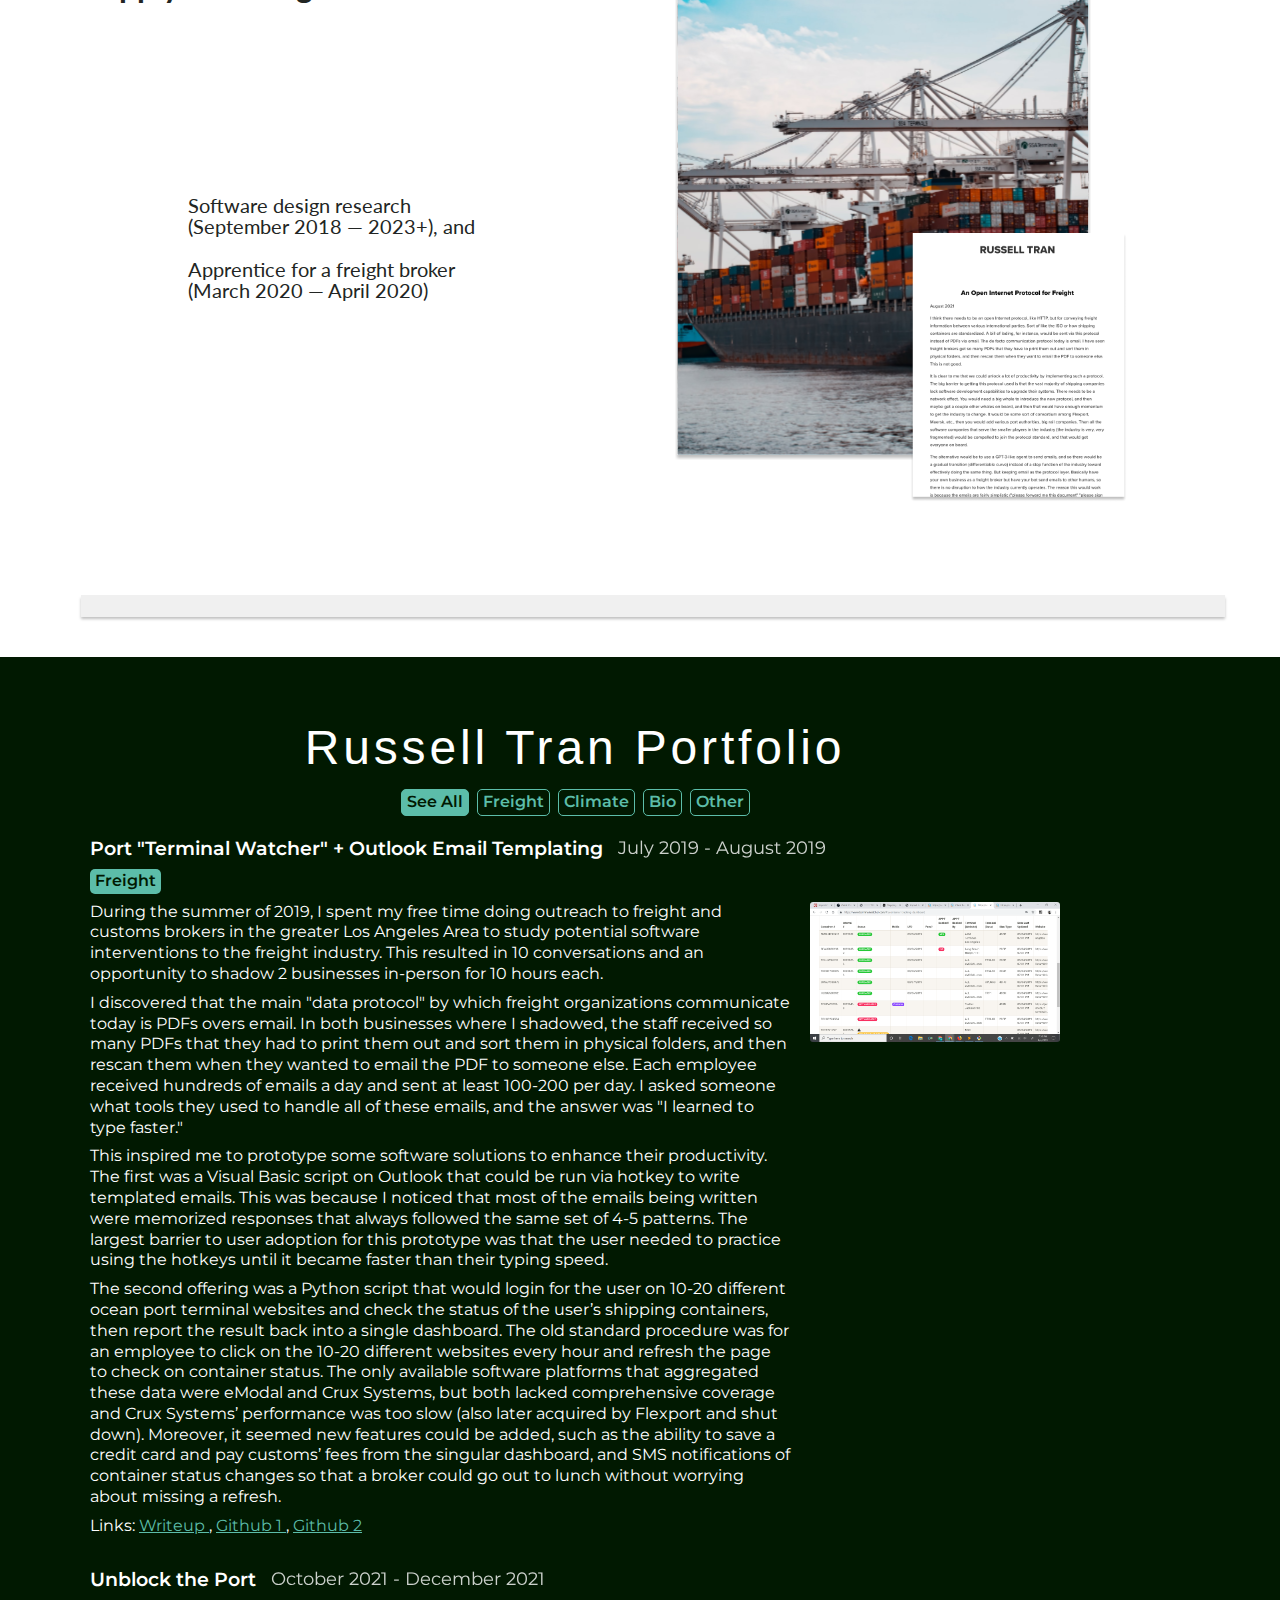
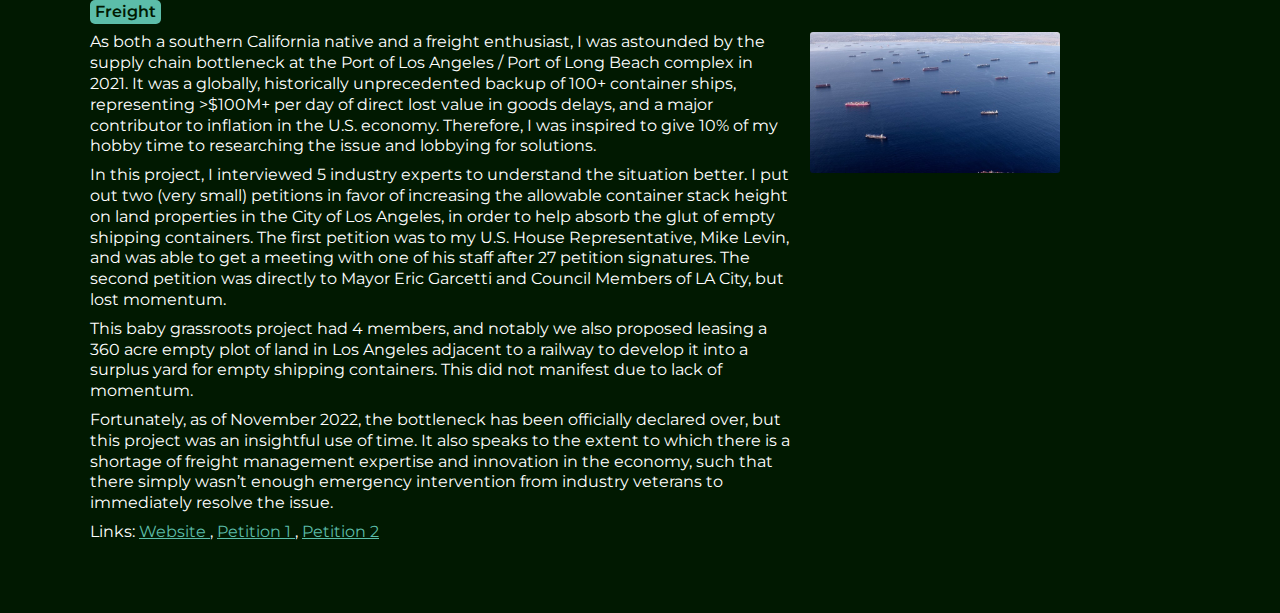
==== commit a45a53f9: "Wording" ====
--- a/index.html
+++ b/index.html
@@ -132,7 +132,7 @@
           </p>
           <p class="introduced-and-passe lato-normal-log-cabin-20px">
             Introduced and passed an $18.3 million solar installation project in Capistrano Unified School District,
-            California<br /><br />Nets $21.2 million in energy cost savings for public school education<br /><br />Offsets
+            California<br /><br />Yields $21.2 million in net energy cost savings for public school education<br /><br />Offsets
             90,000 tons of CO2 over 25 years <br /><br />(September 2014 — May 2017)
           </p>
           <div class="portfolio">Mantis Company<br><br>B.S. Computer Science,<br>Stanford University<br><br><u><a href="#russ-background">Background</a></u></div>
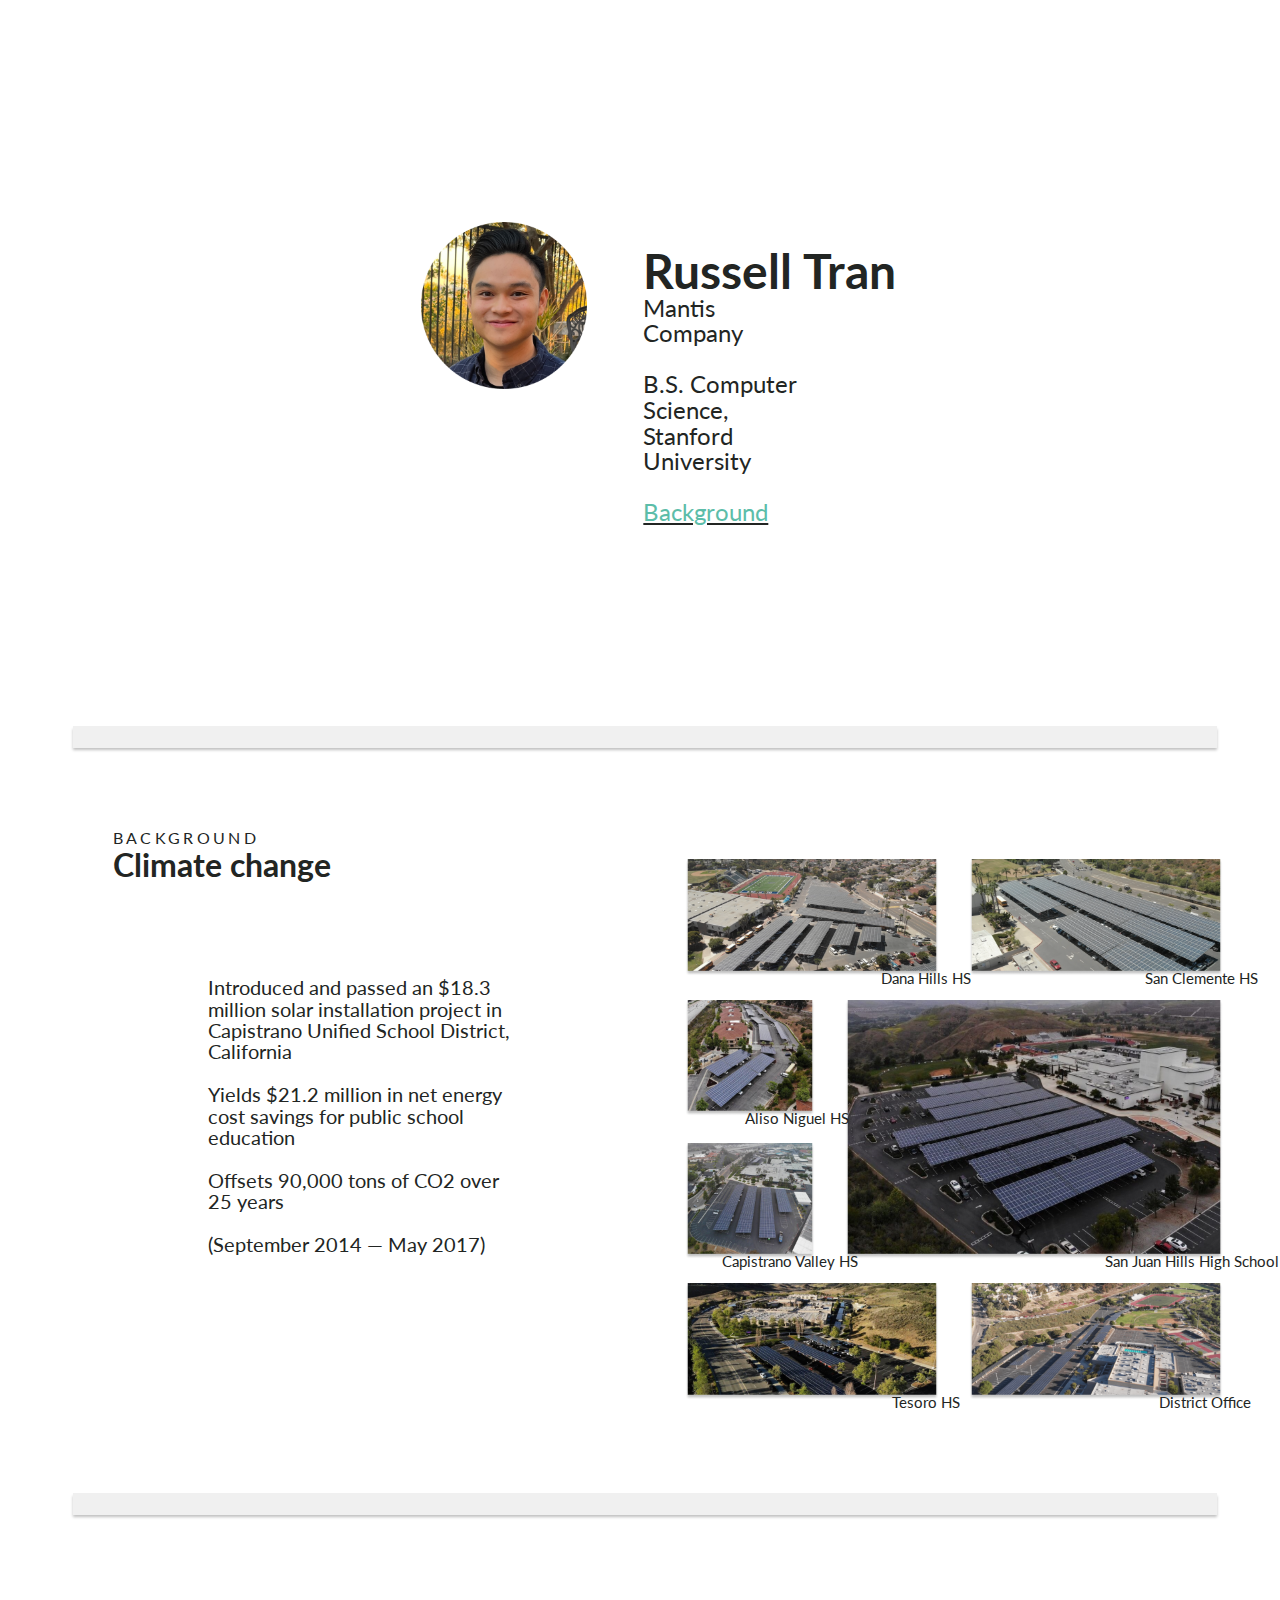
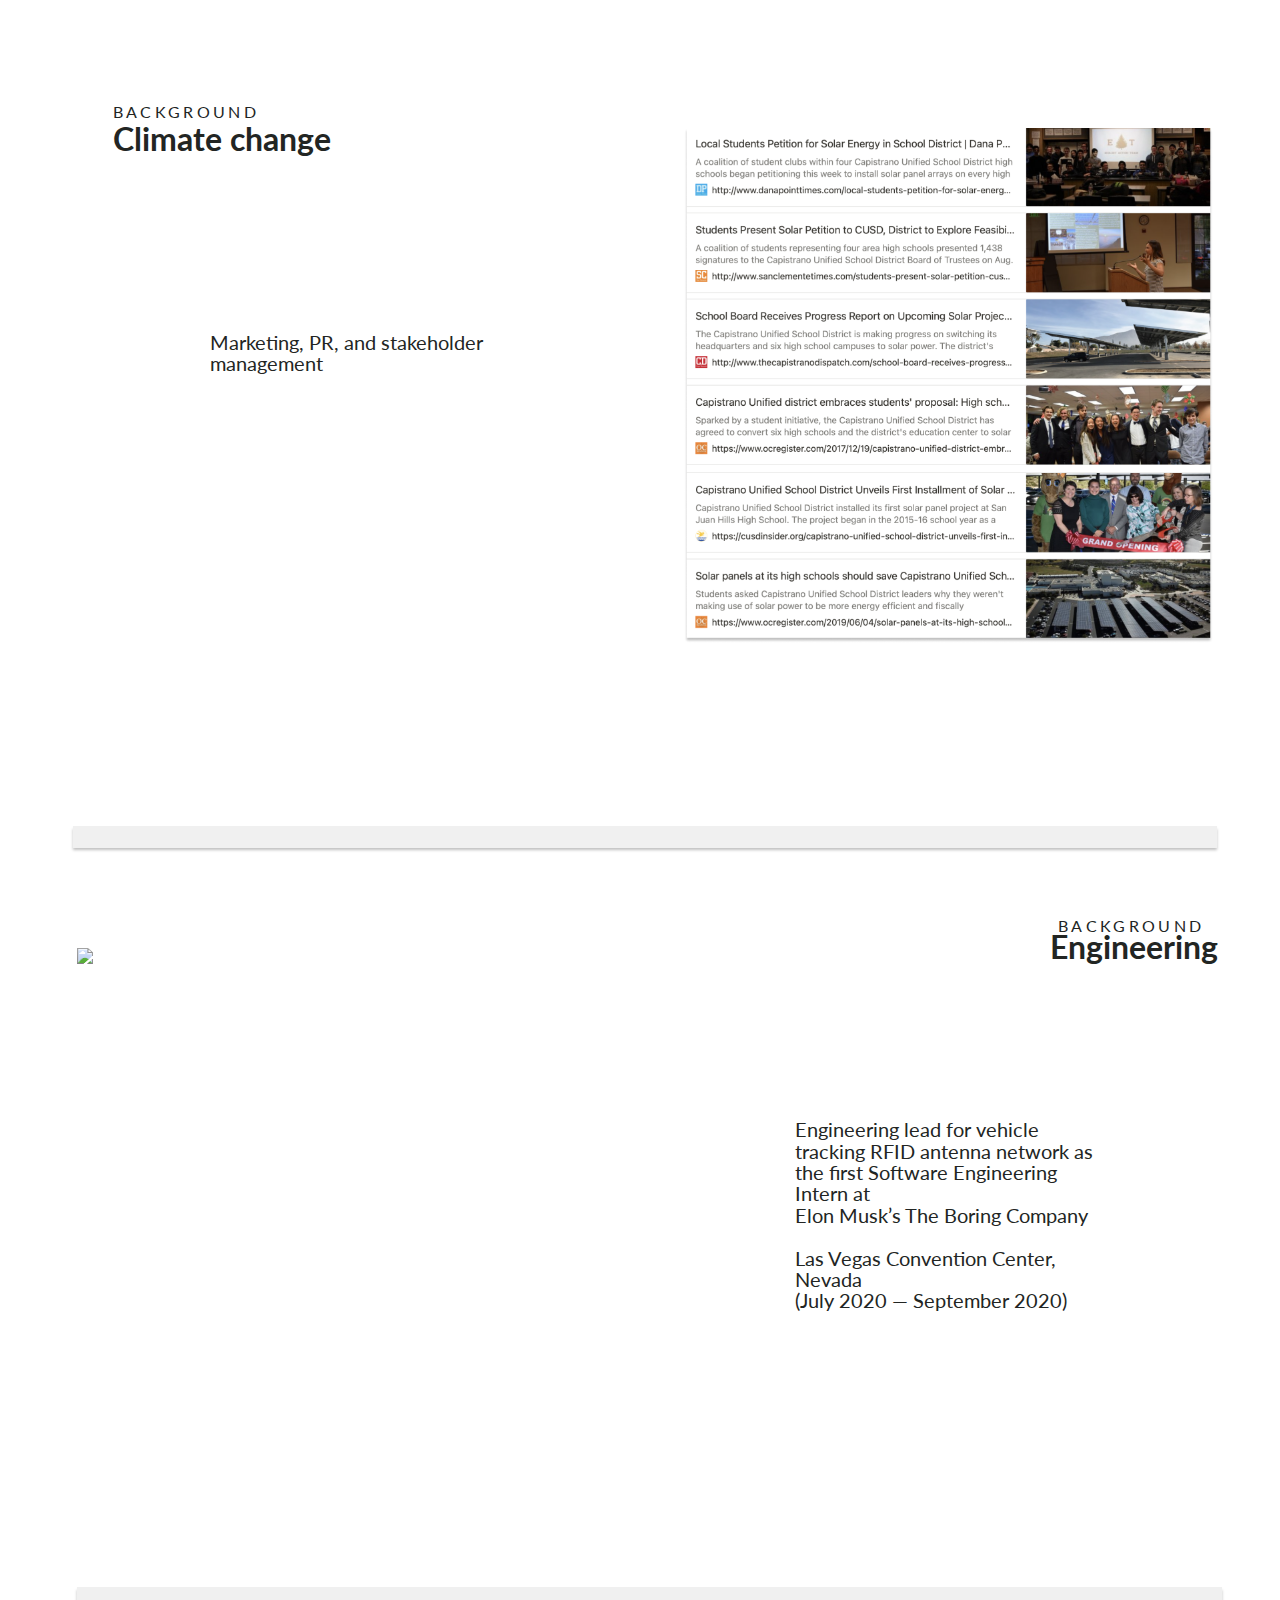
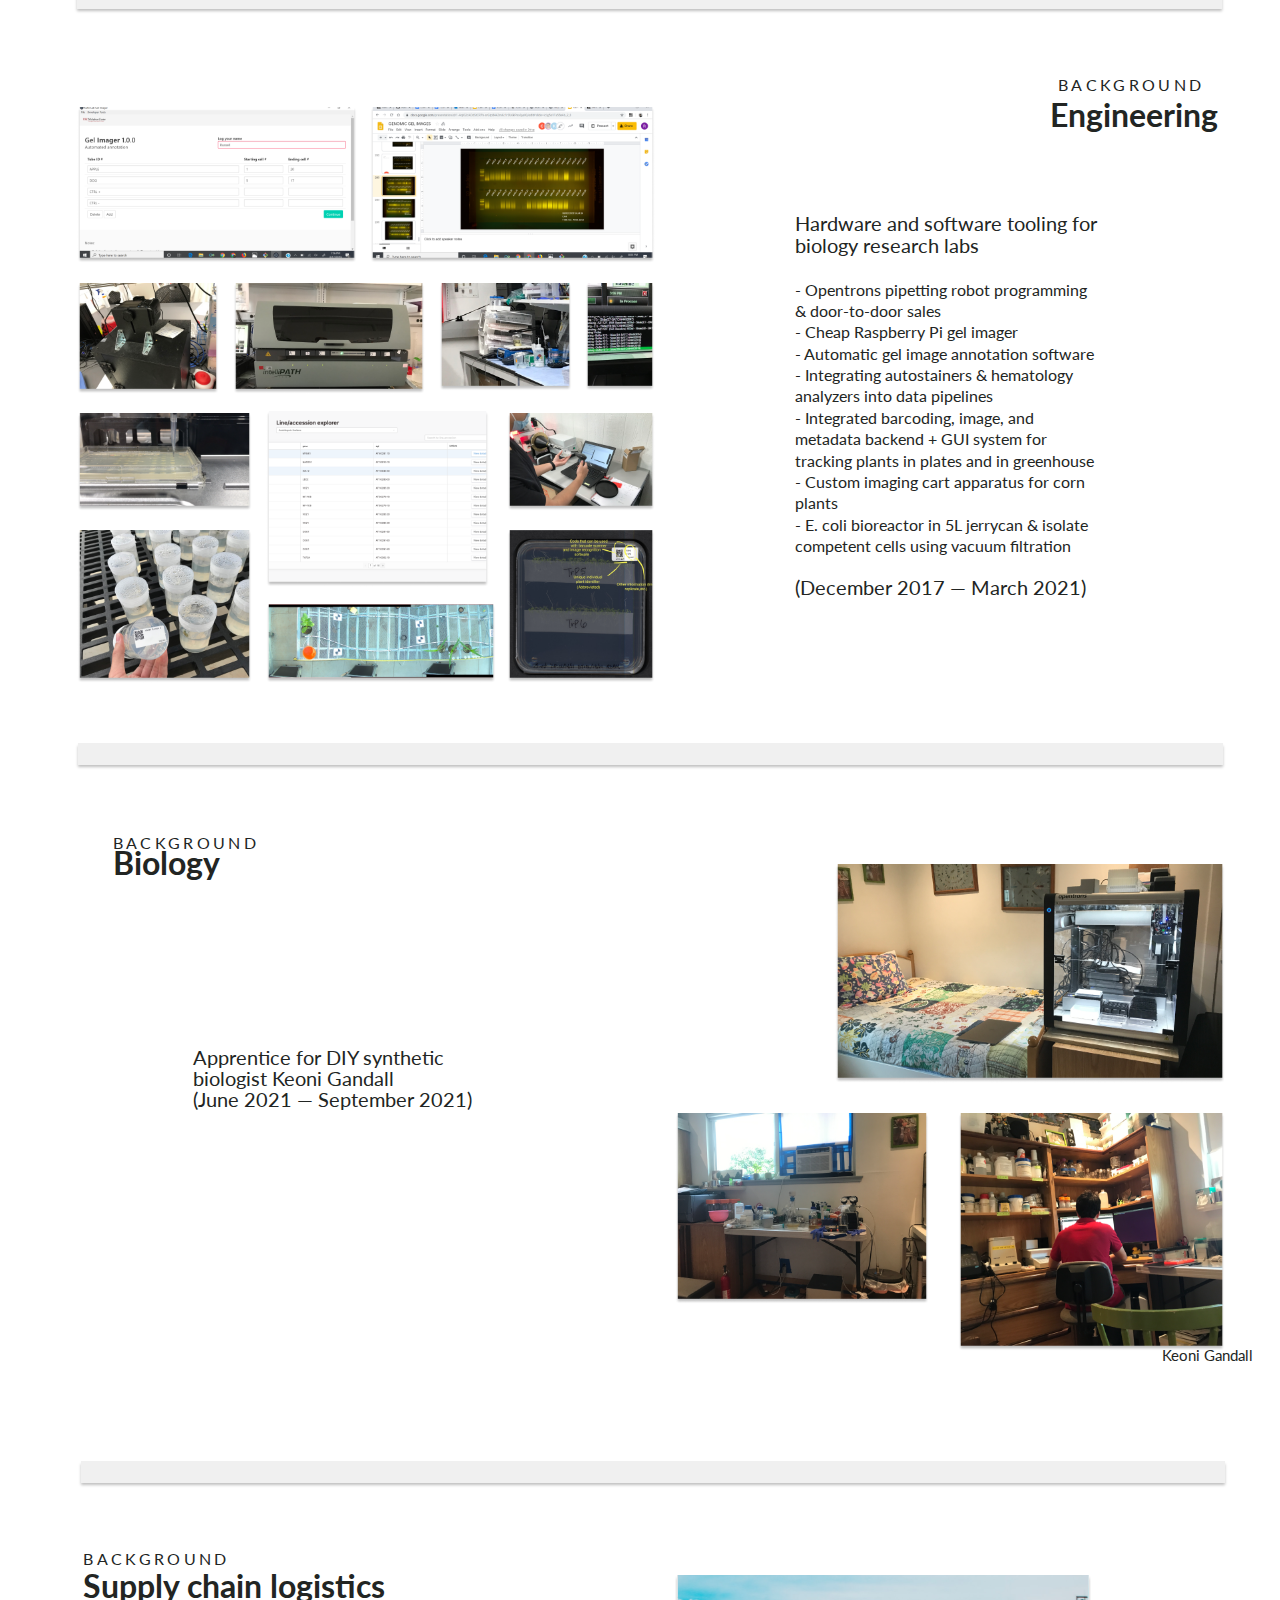
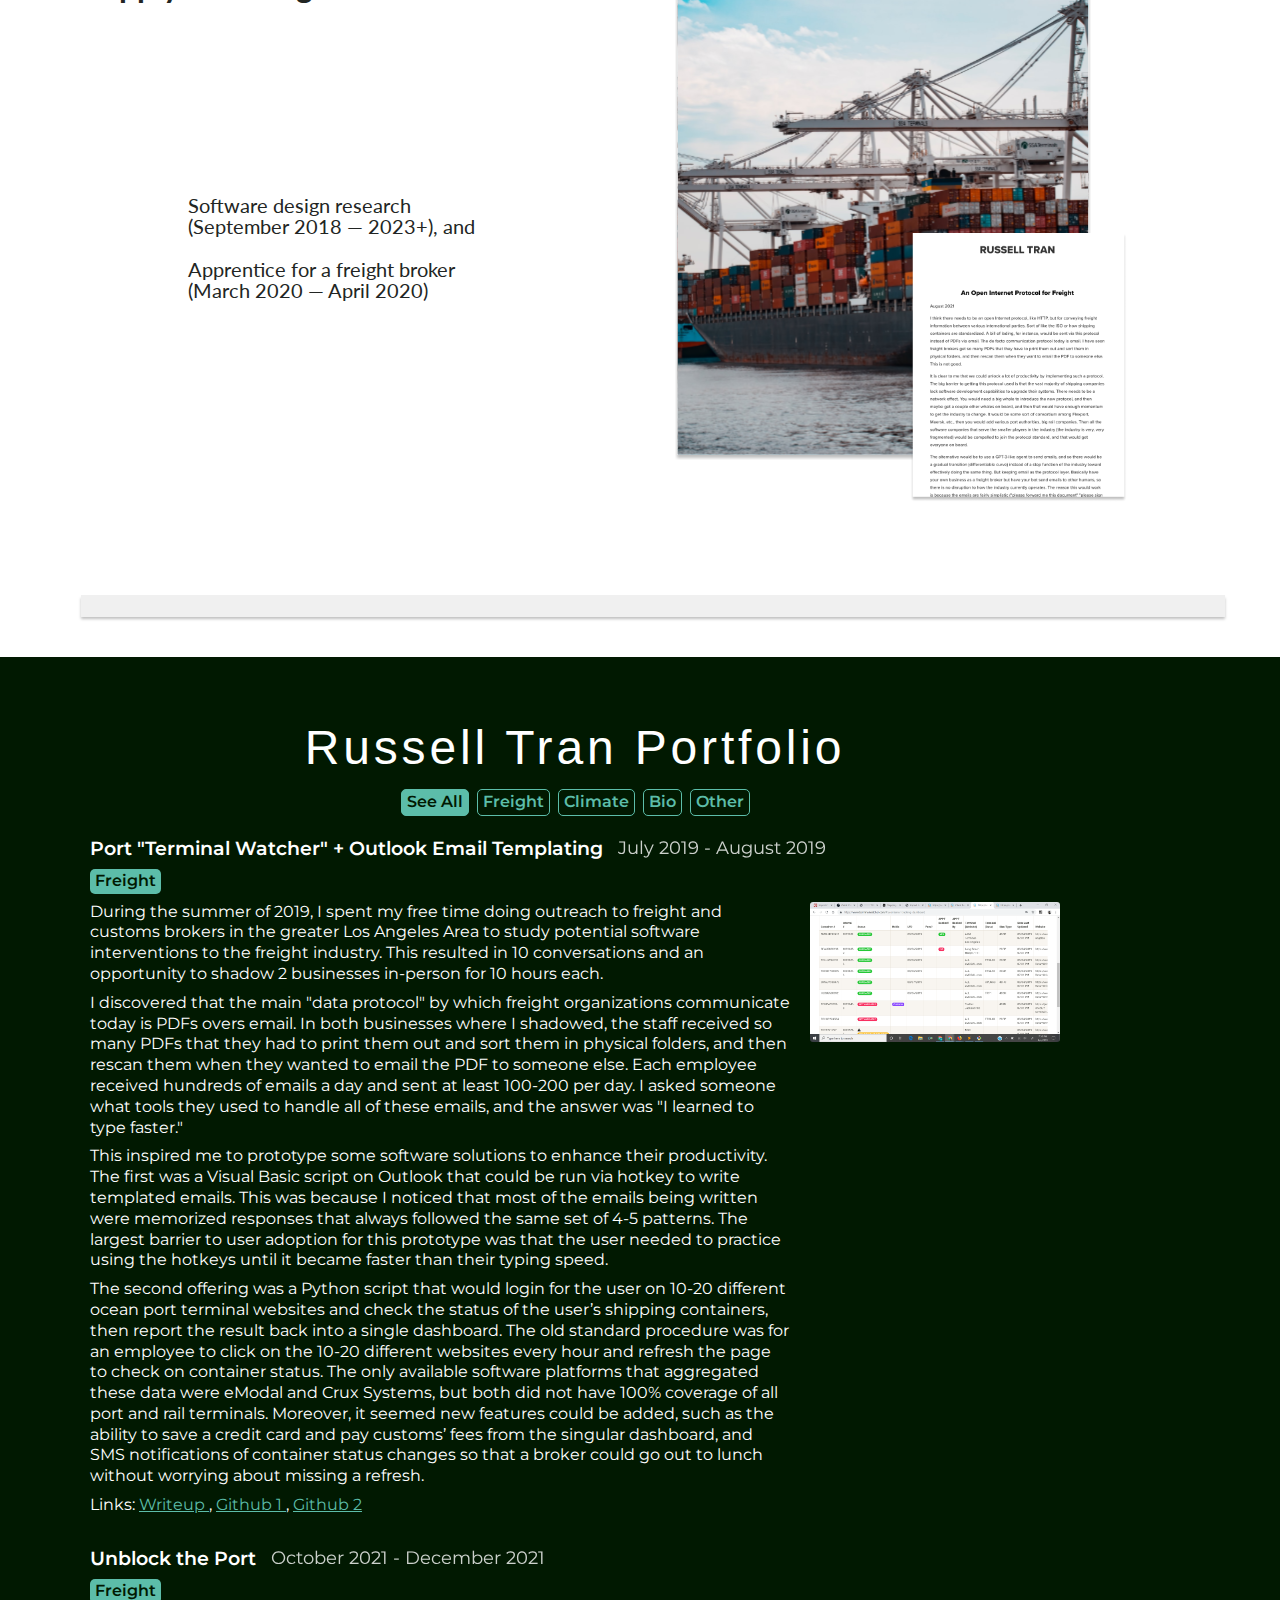
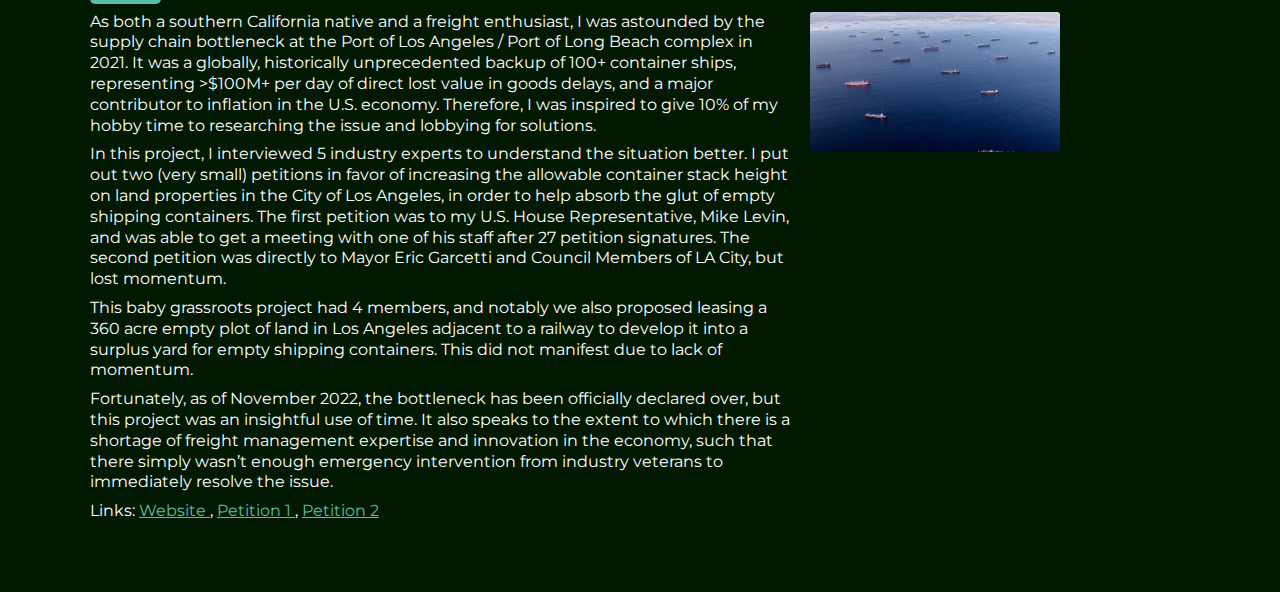
==== commit 2ade259a: "Update index.html" ====
--- a/index.html
+++ b/index.html
@@ -186,7 +186,7 @@
                     </p>
                     <p></p>This inspired me to prototype some software solutions to enhance their productivity. The first was a Visual Basic script on Outlook that could be run via hotkey to write templated emails. This was because I noticed that most of the emails being written were memorized responses that always followed the same set of 4-5 patterns. The largest barrier to user adoption for this prototype was that the user needed to practice using the hotkeys until it became faster than their typing speed.
                     </p>
-                    <p>The second offering was a Python script that would login for the user on 10-20 different ocean port terminal websites and check the status of the user’s shipping containers, then report the result back into a single dashboard. The old standard procedure was for an employee to click on the 10-20 different websites every hour and refresh the page to check on container status. The only available software platforms that aggregated these data were eModal and Crux Systems, but both lacked comprehensive coverage and Crux Systems’ performance was too slow (also later acquired by Flexport and shut down). Moreover, it seemed new features could be added, such as the ability to save a credit card and pay customs’ fees from the singular dashboard, and SMS notifications of container status changes so that a broker could go out to lunch without worrying about missing a refresh.
+                    <p>The second offering was a Python script that would login for the user on 10-20 different ocean port terminal websites and check the status of the user’s shipping containers, then report the result back into a single dashboard. The old standard procedure was for an employee to click on the 10-20 different websites every hour and refresh the page to check on container status. The only available software platforms that aggregated these data were eModal and Crux Systems, but both did not have 100% coverage of all port and rail terminals. Moreover, it seemed new features could be added, such as the ability to save a credit card and pay customs’ fees from the singular dashboard, and SMS notifications of container status changes so that a broker could go out to lunch without worrying about missing a refresh.
                     </p>
                     </div>
                   <div class="p-links">
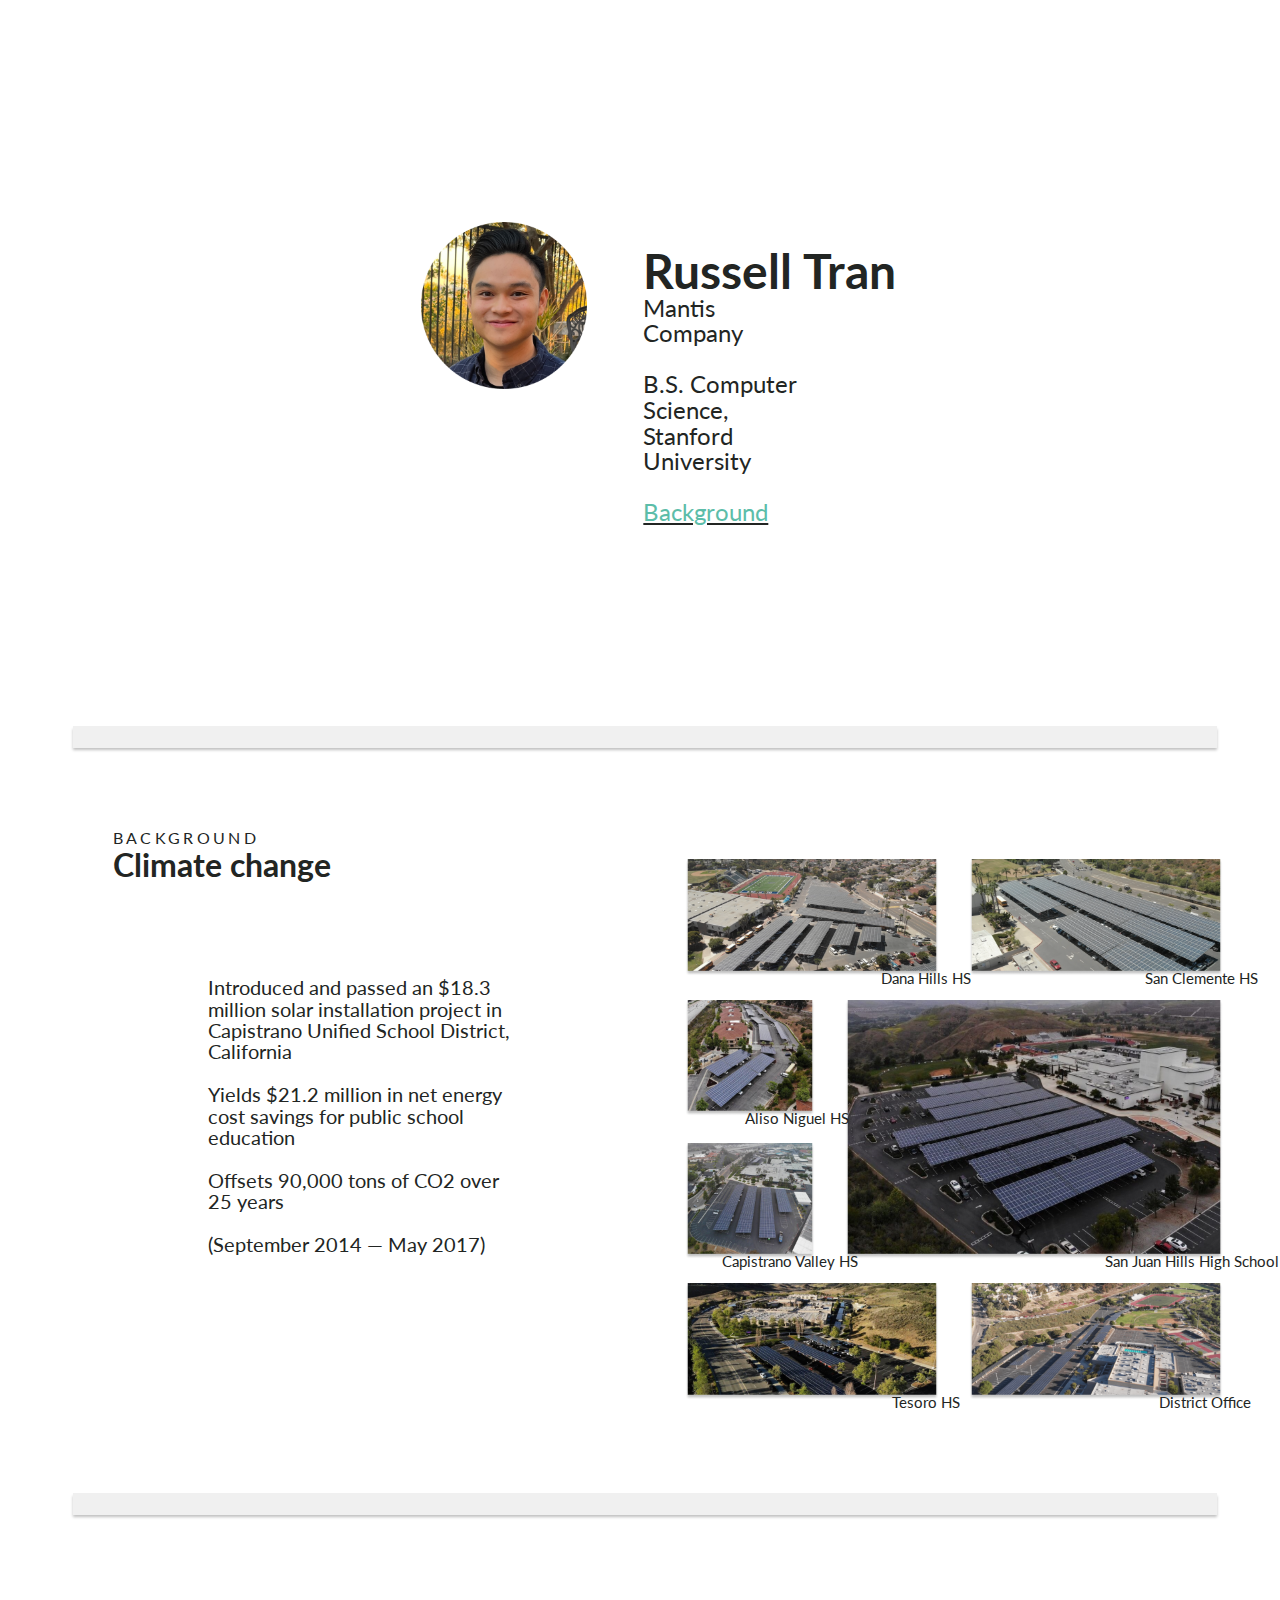
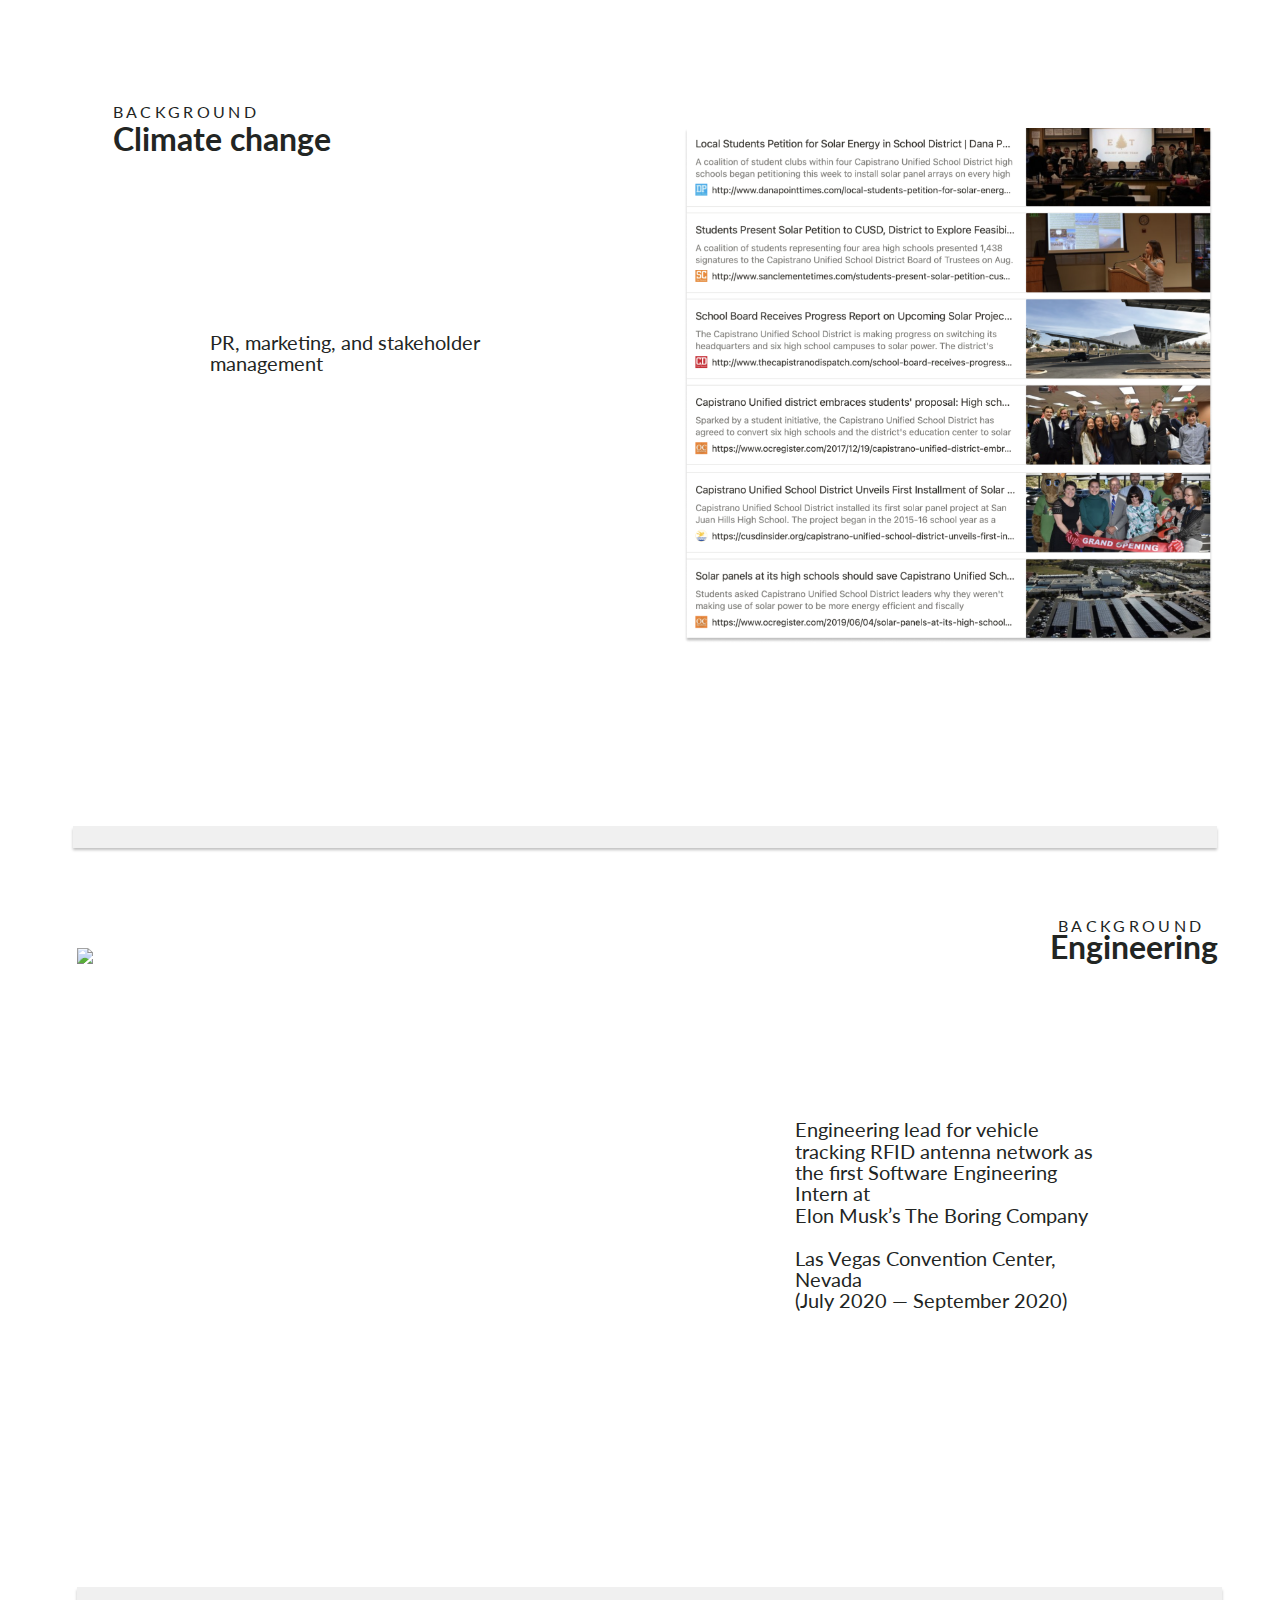
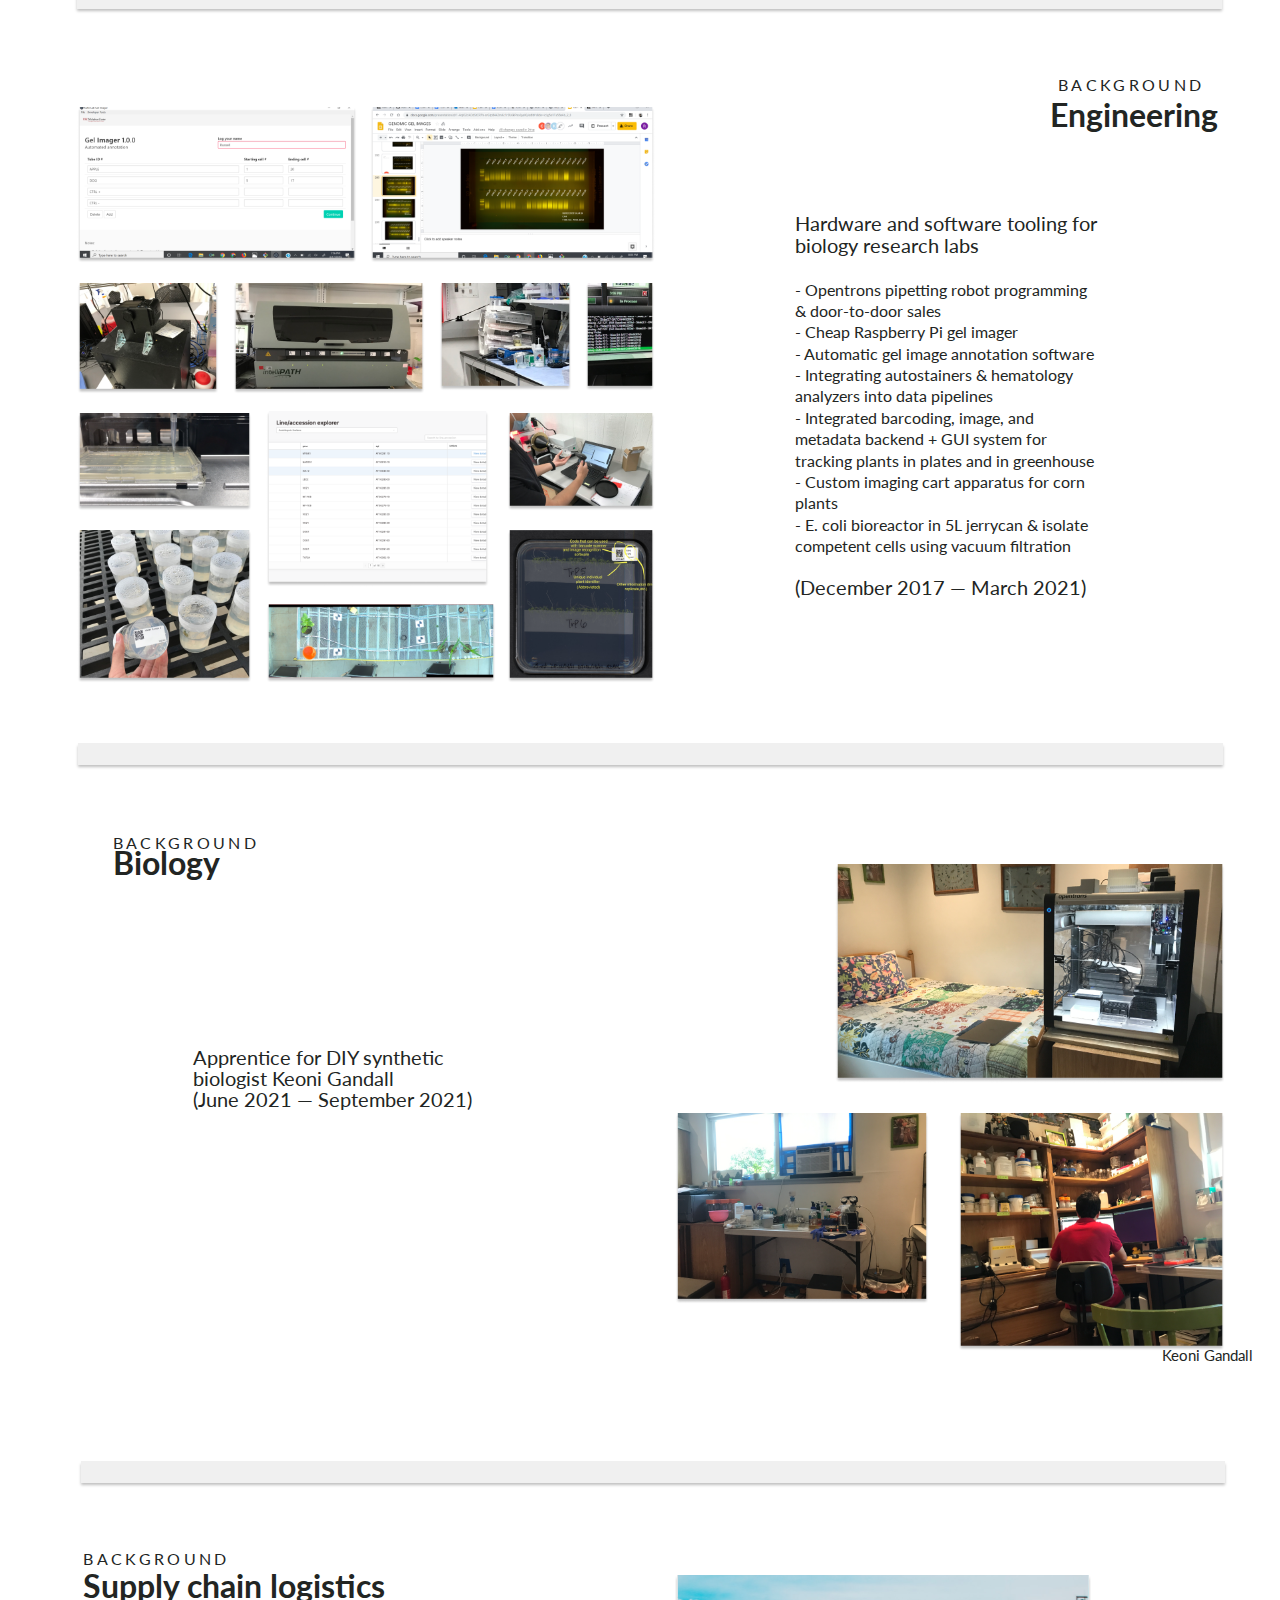
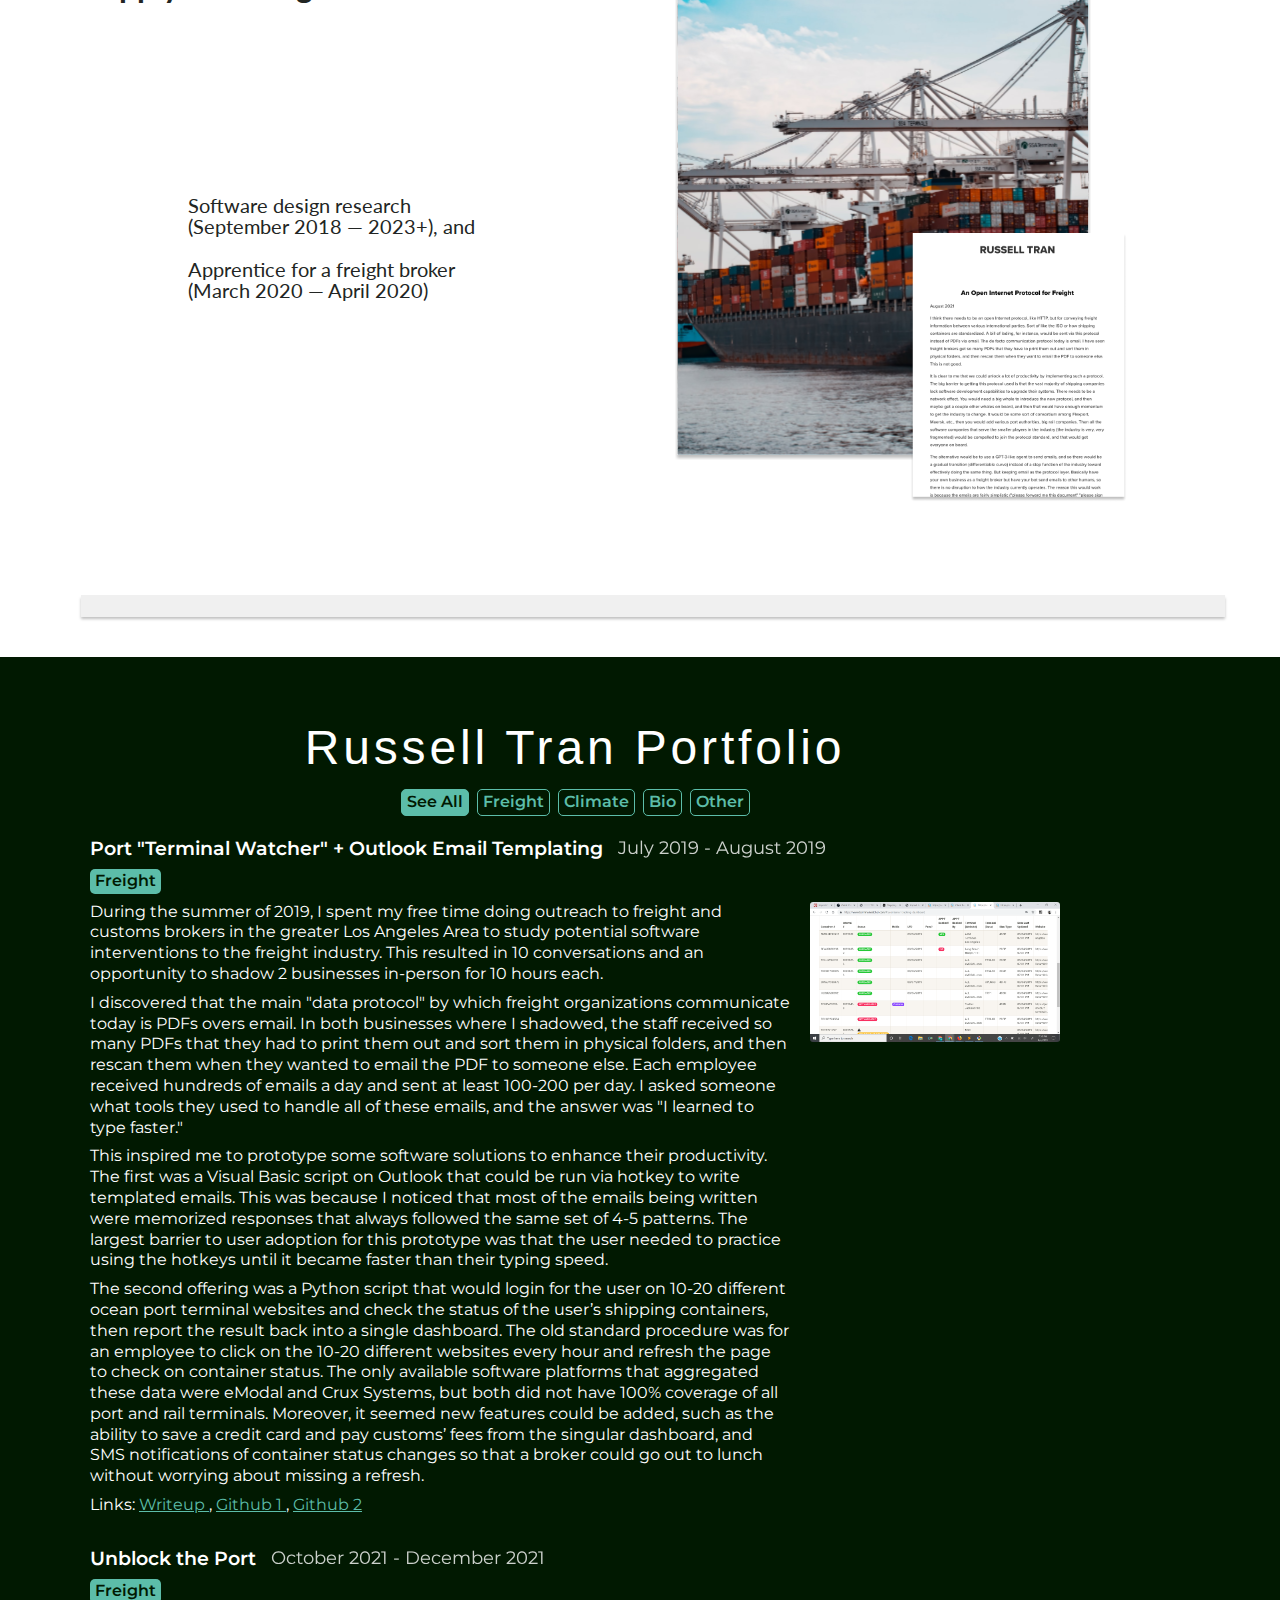
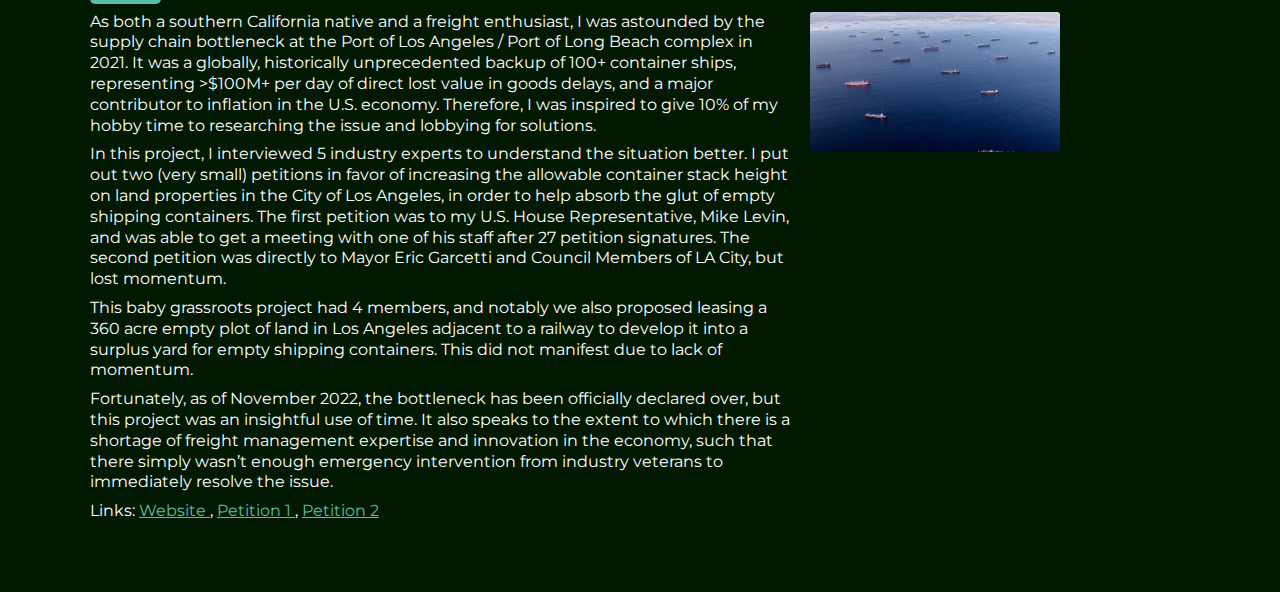
==== commit 2668b320: "Update index.html" ====
--- a/index.html
+++ b/index.html
@@ -128,7 +128,7 @@
             September 2020)
           </p>
           <p class="marketing-pr-and-s lato-normal-log-cabin-20px">
-            Marketing, PR, and stakeholder management
+            PR, marketing, and stakeholder management
           </p>
           <p class="introduced-and-passe lato-normal-log-cabin-20px">
             Introduced and passed an $18.3 million solar installation project in Capistrano Unified School District,
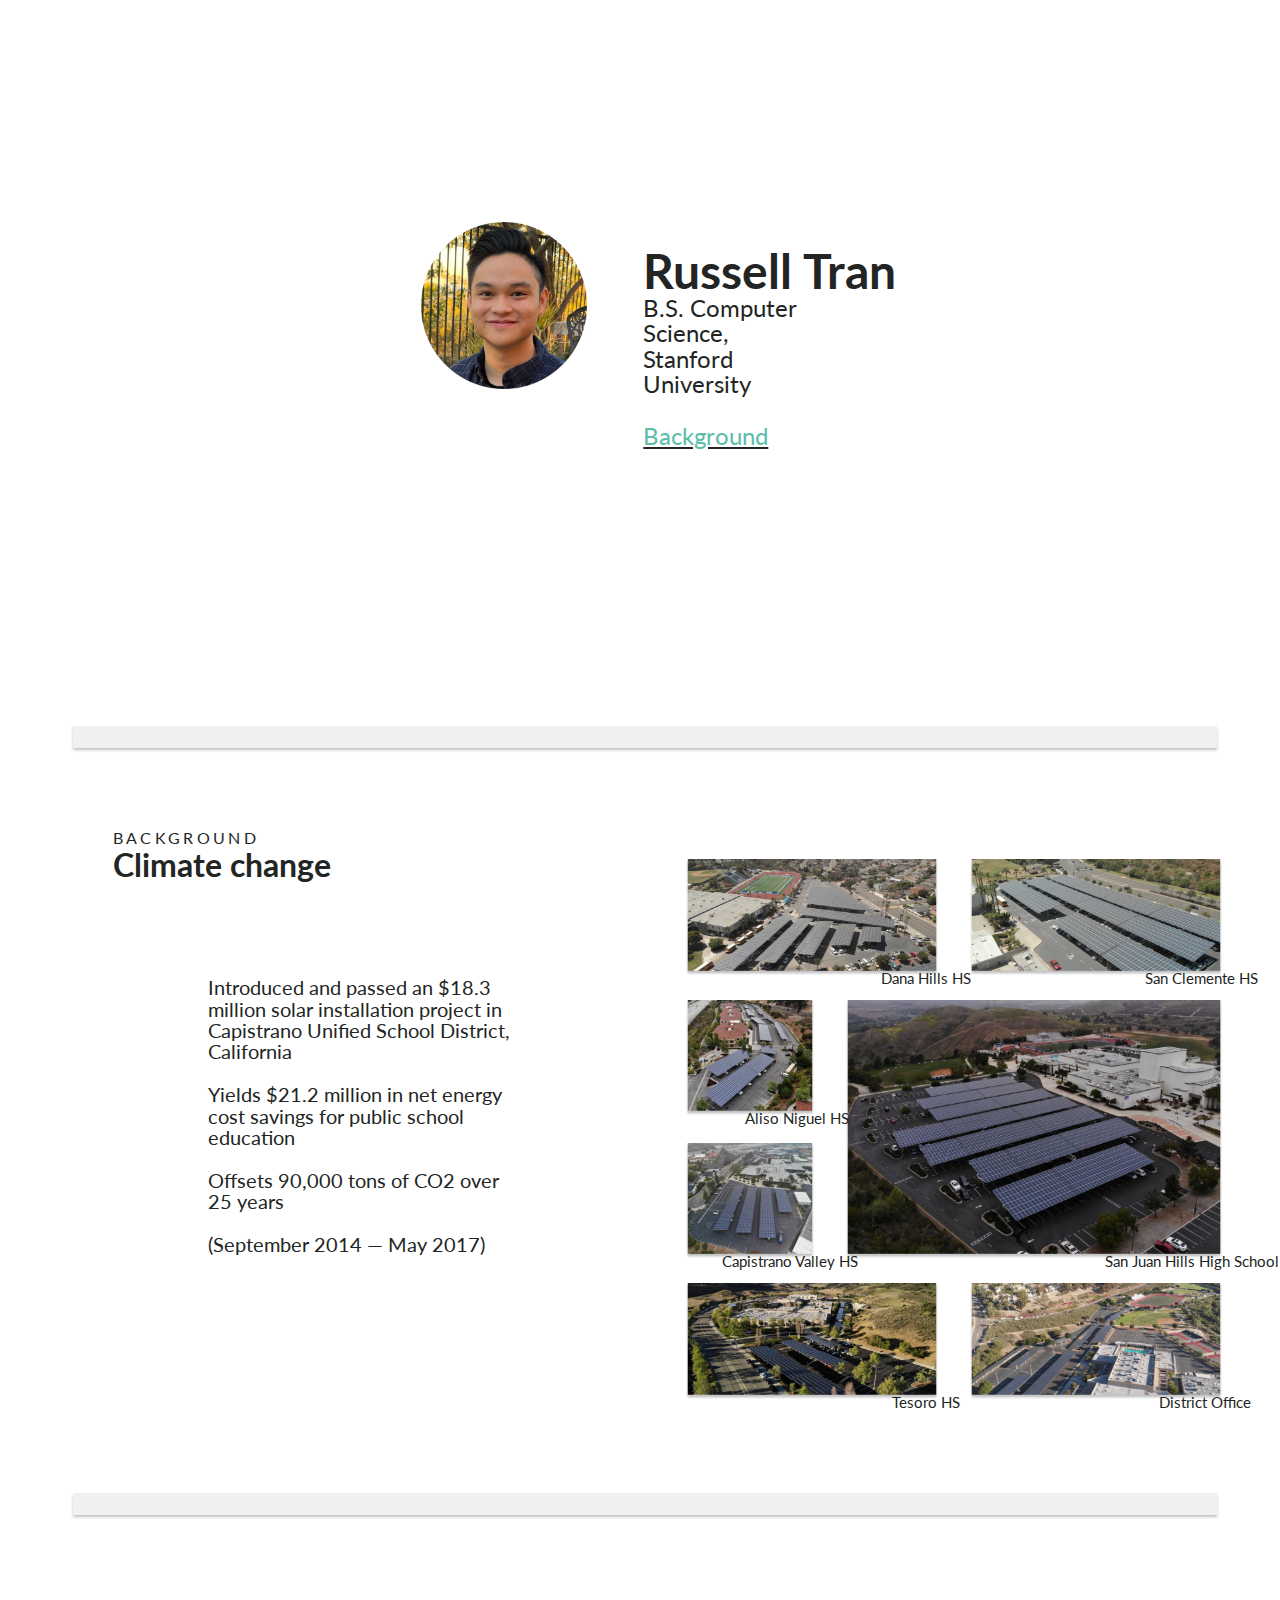
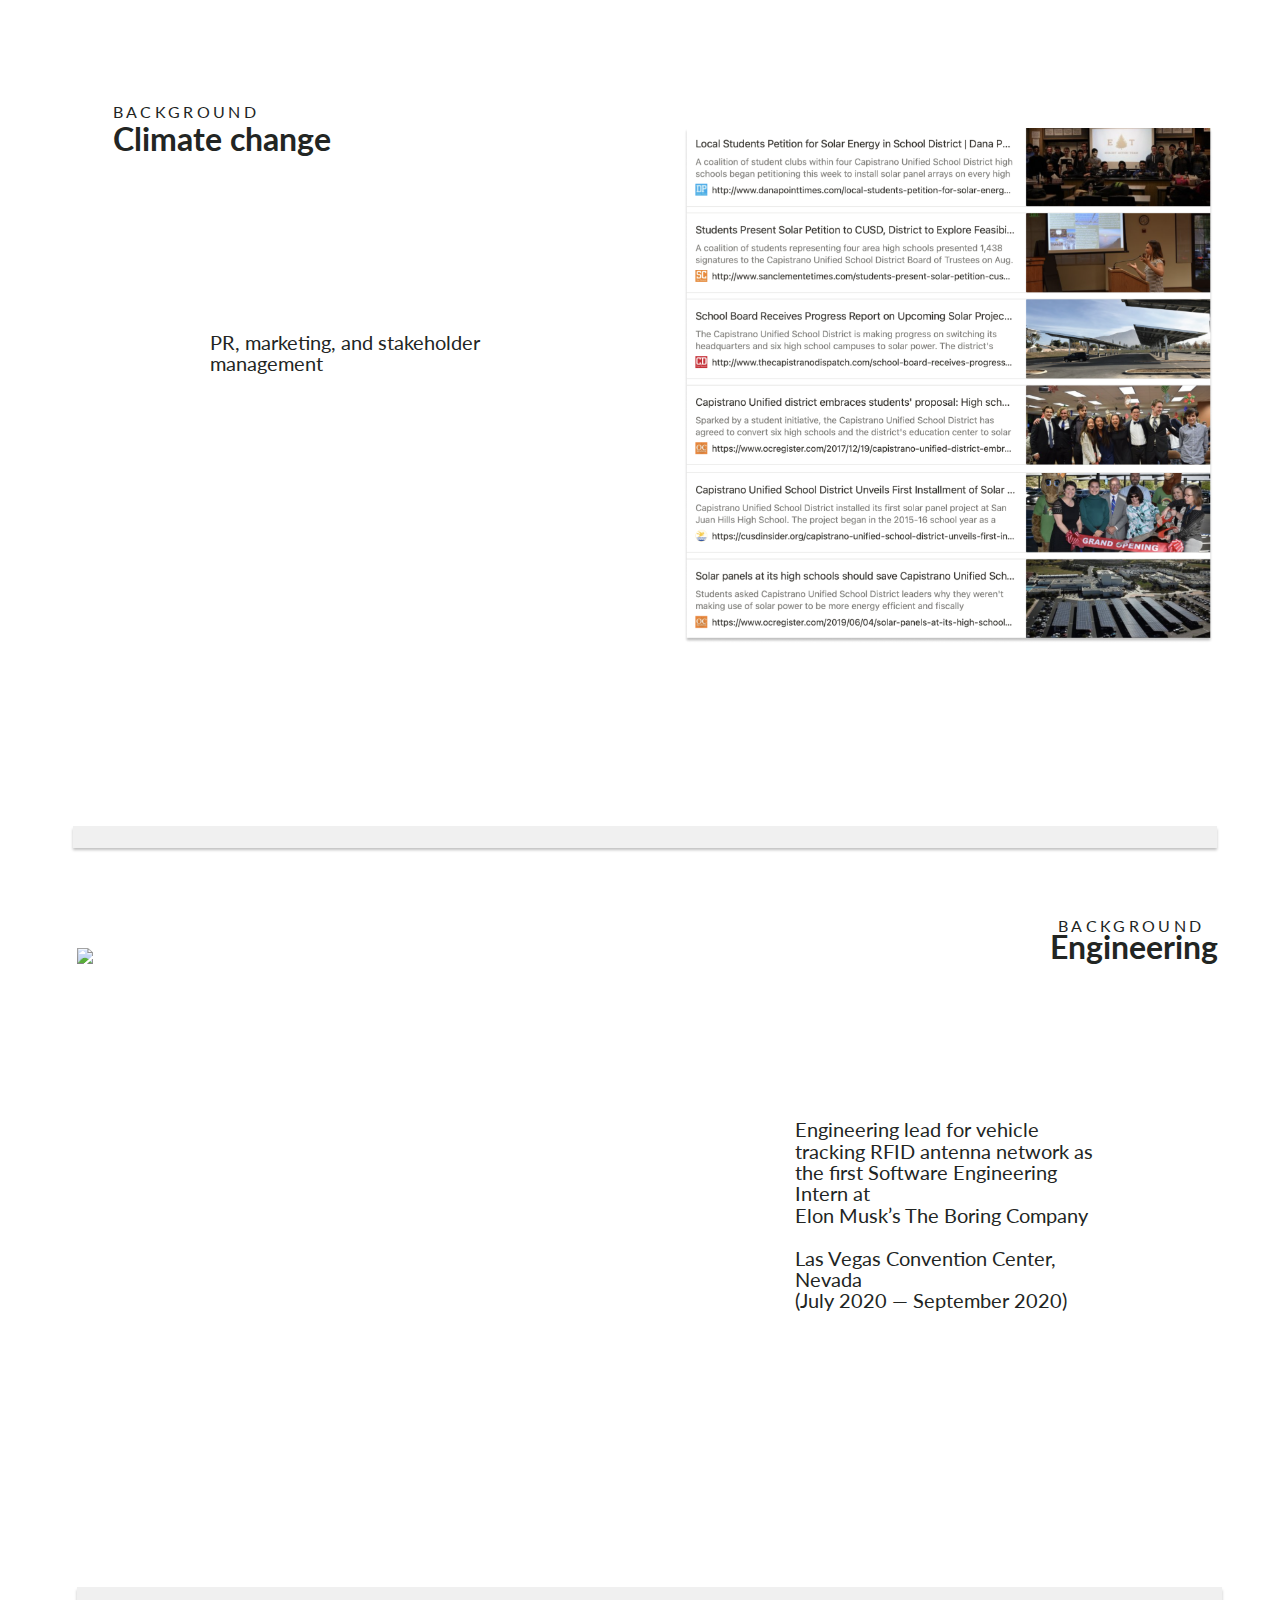
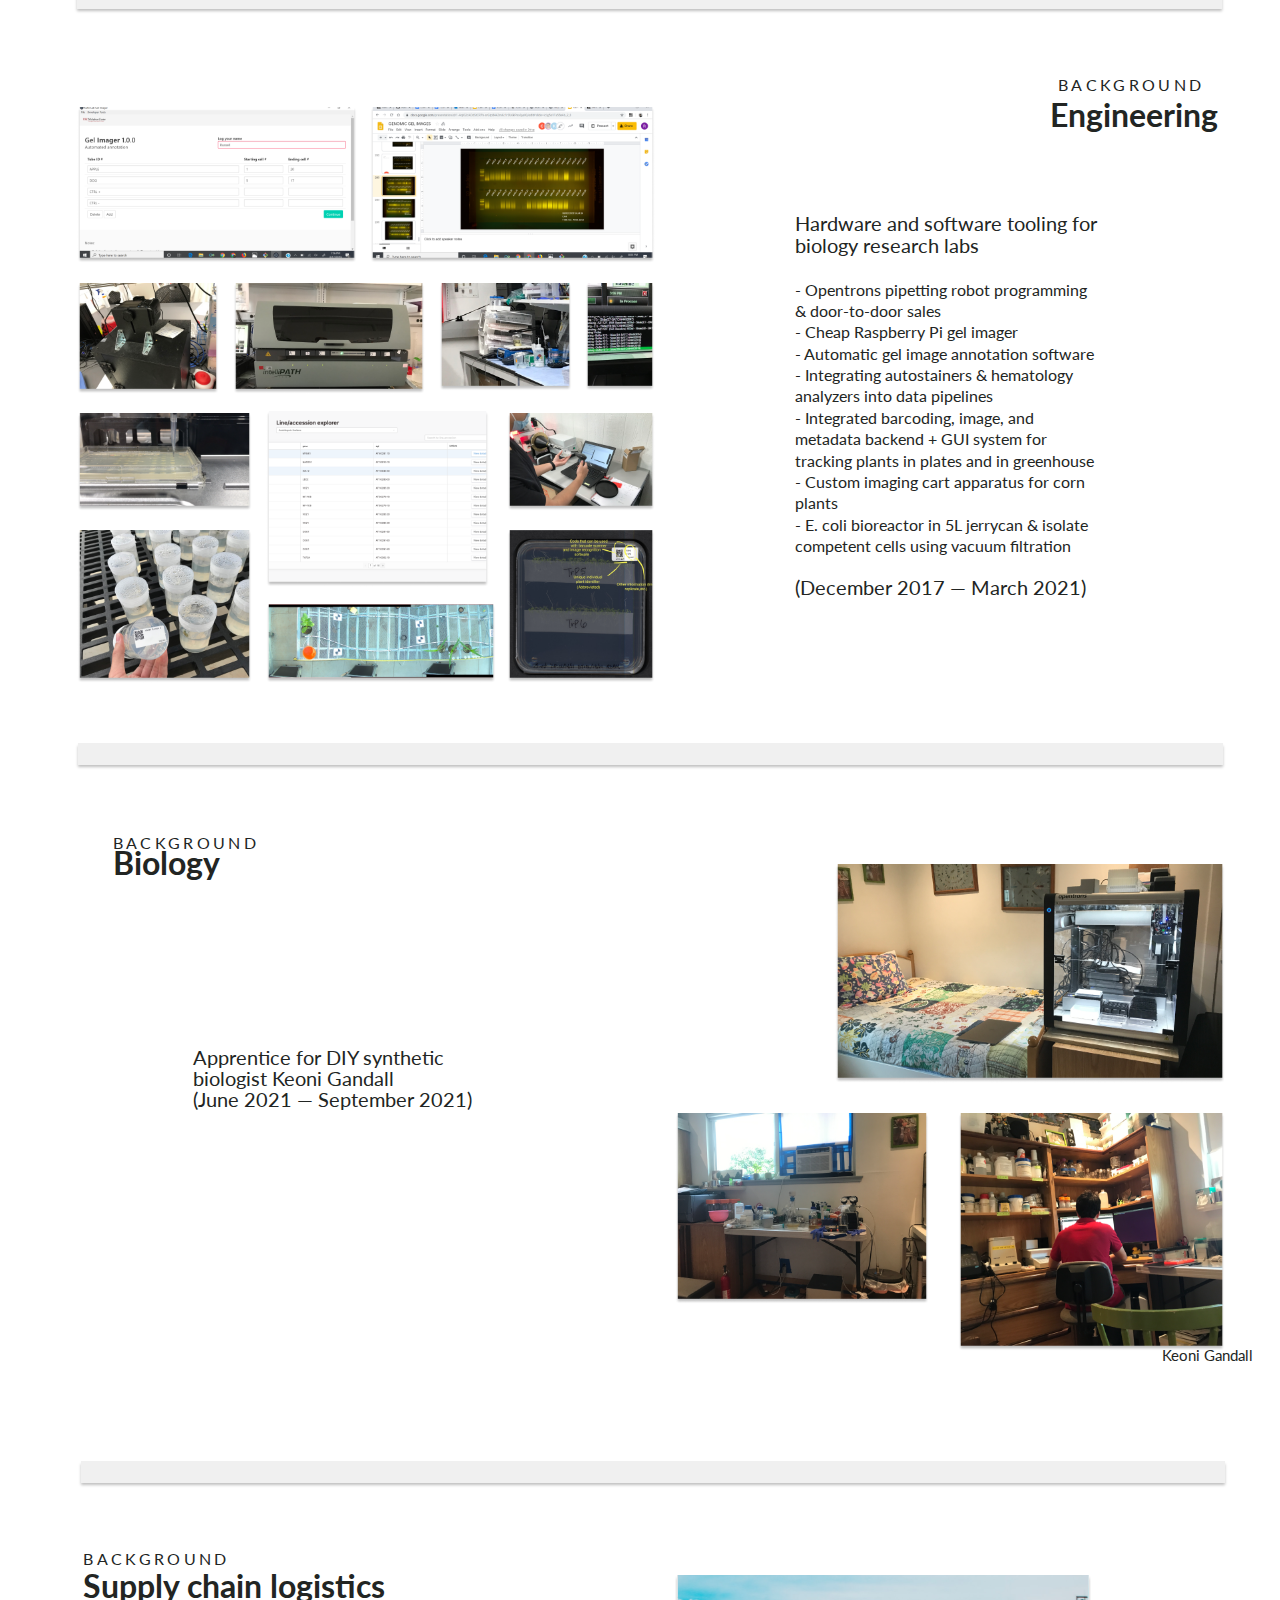
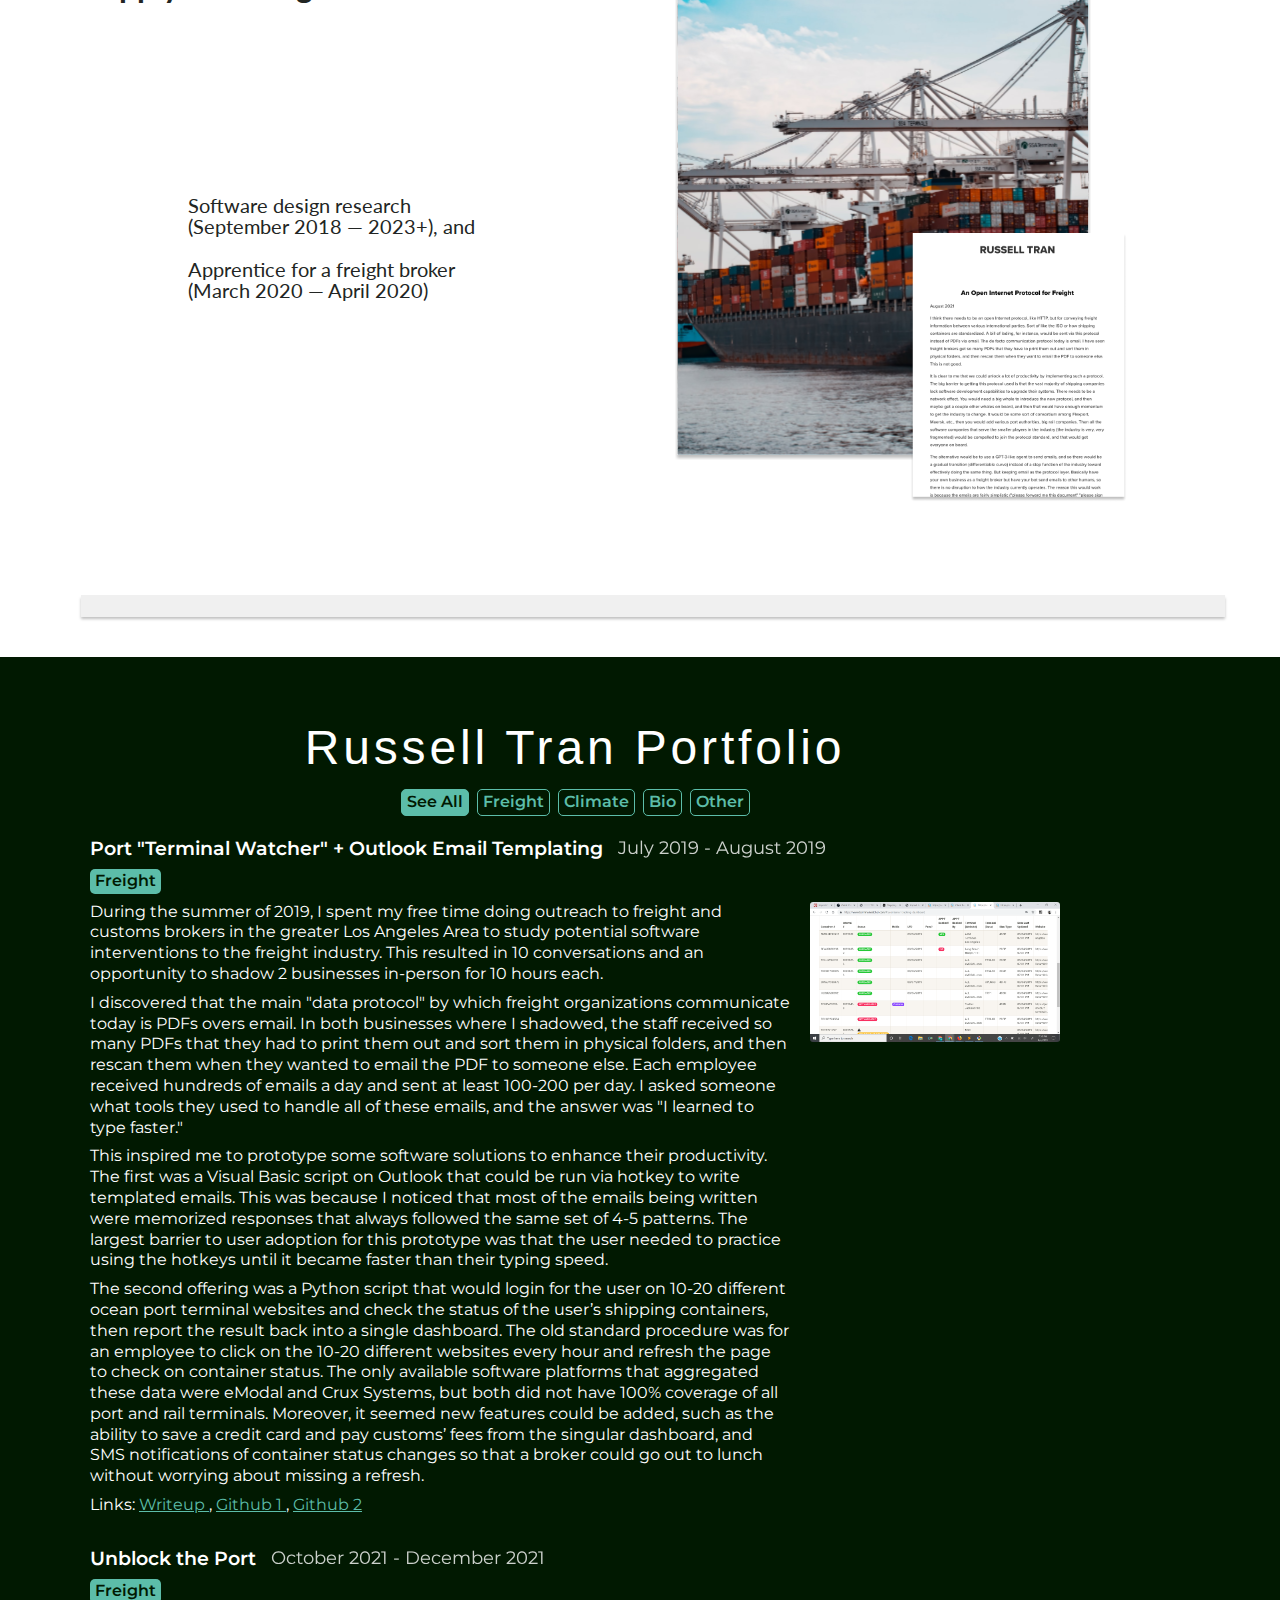
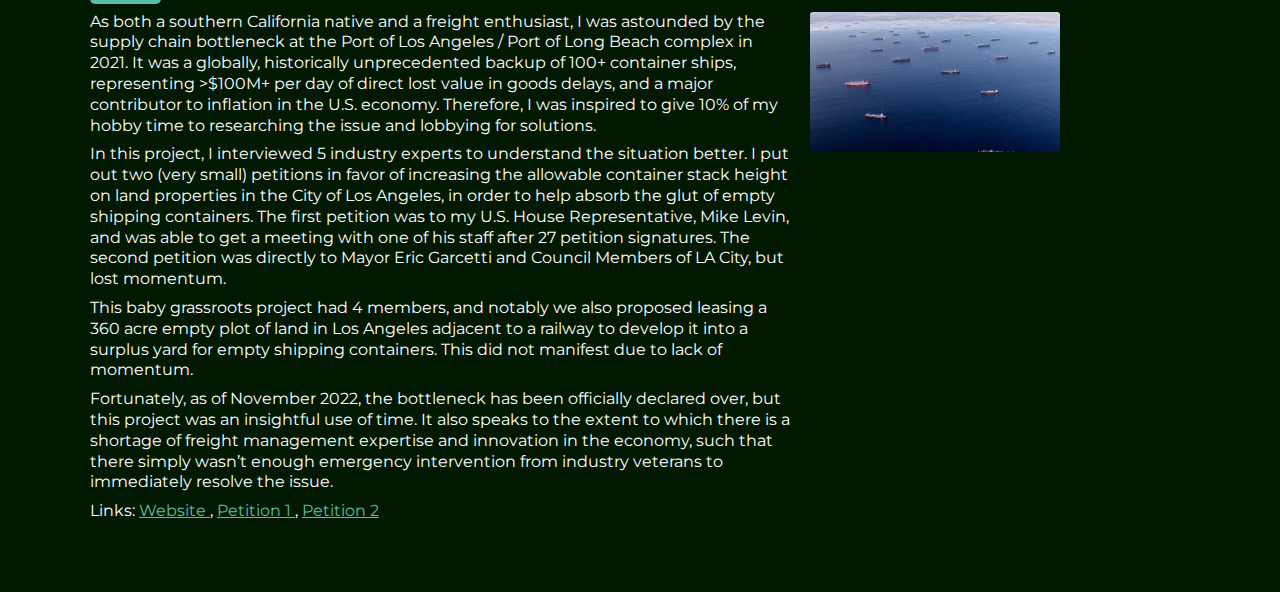
==== commit 6e3b7df1: "Update index.html" ====
--- a/index.html
+++ b/index.html
@@ -135,7 +135,7 @@
             California<br /><br />Yields $21.2 million in net energy cost savings for public school education<br /><br />Offsets
             90,000 tons of CO2 over 25 years <br /><br />(September 2014 — May 2017)
           </p>
-          <div class="portfolio">Mantis Company<br><br>B.S. Computer Science,<br>Stanford University<br><br><u><a href="#russ-background">Background</a></u></div>
+          <div class="portfolio">B.S. Computer Science,<br>Stanford University<br><br><u><a href="#russ-background">Background</a></u></div>
         </div>
       </div>
     </span>
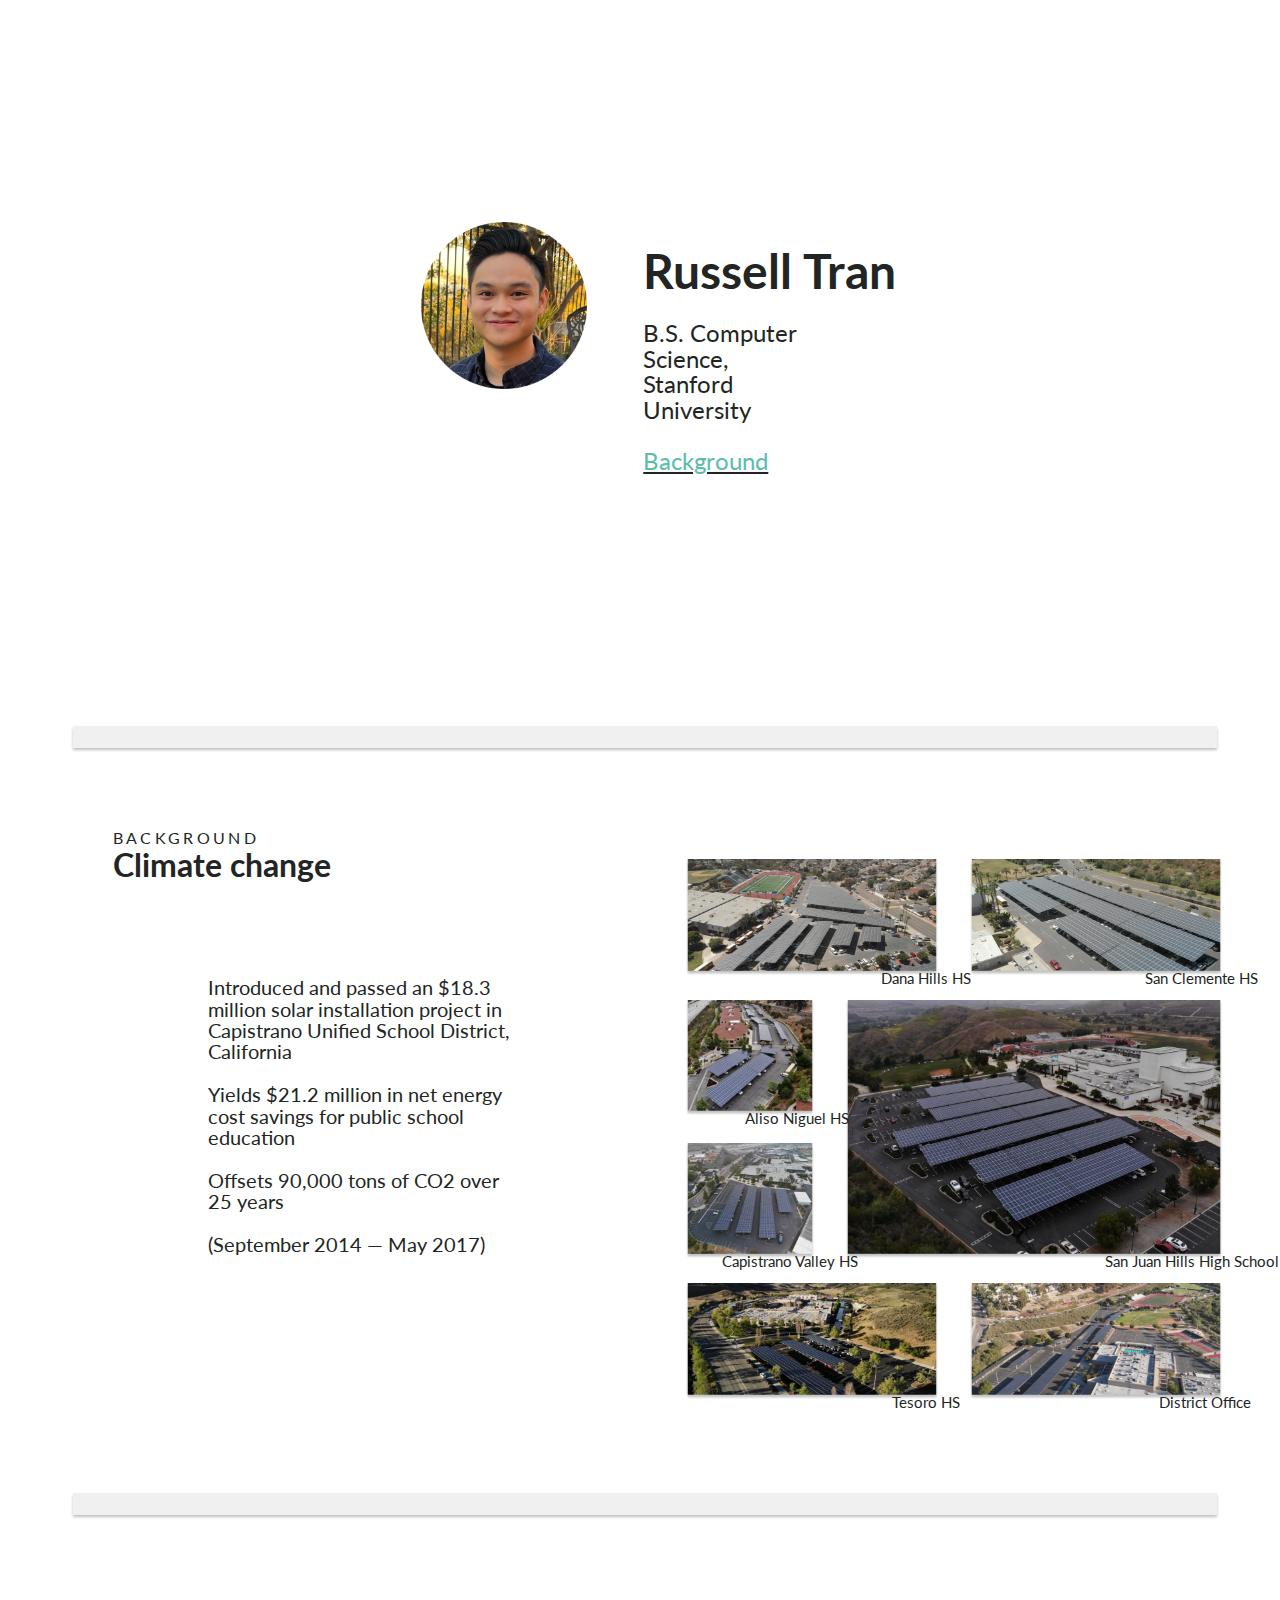
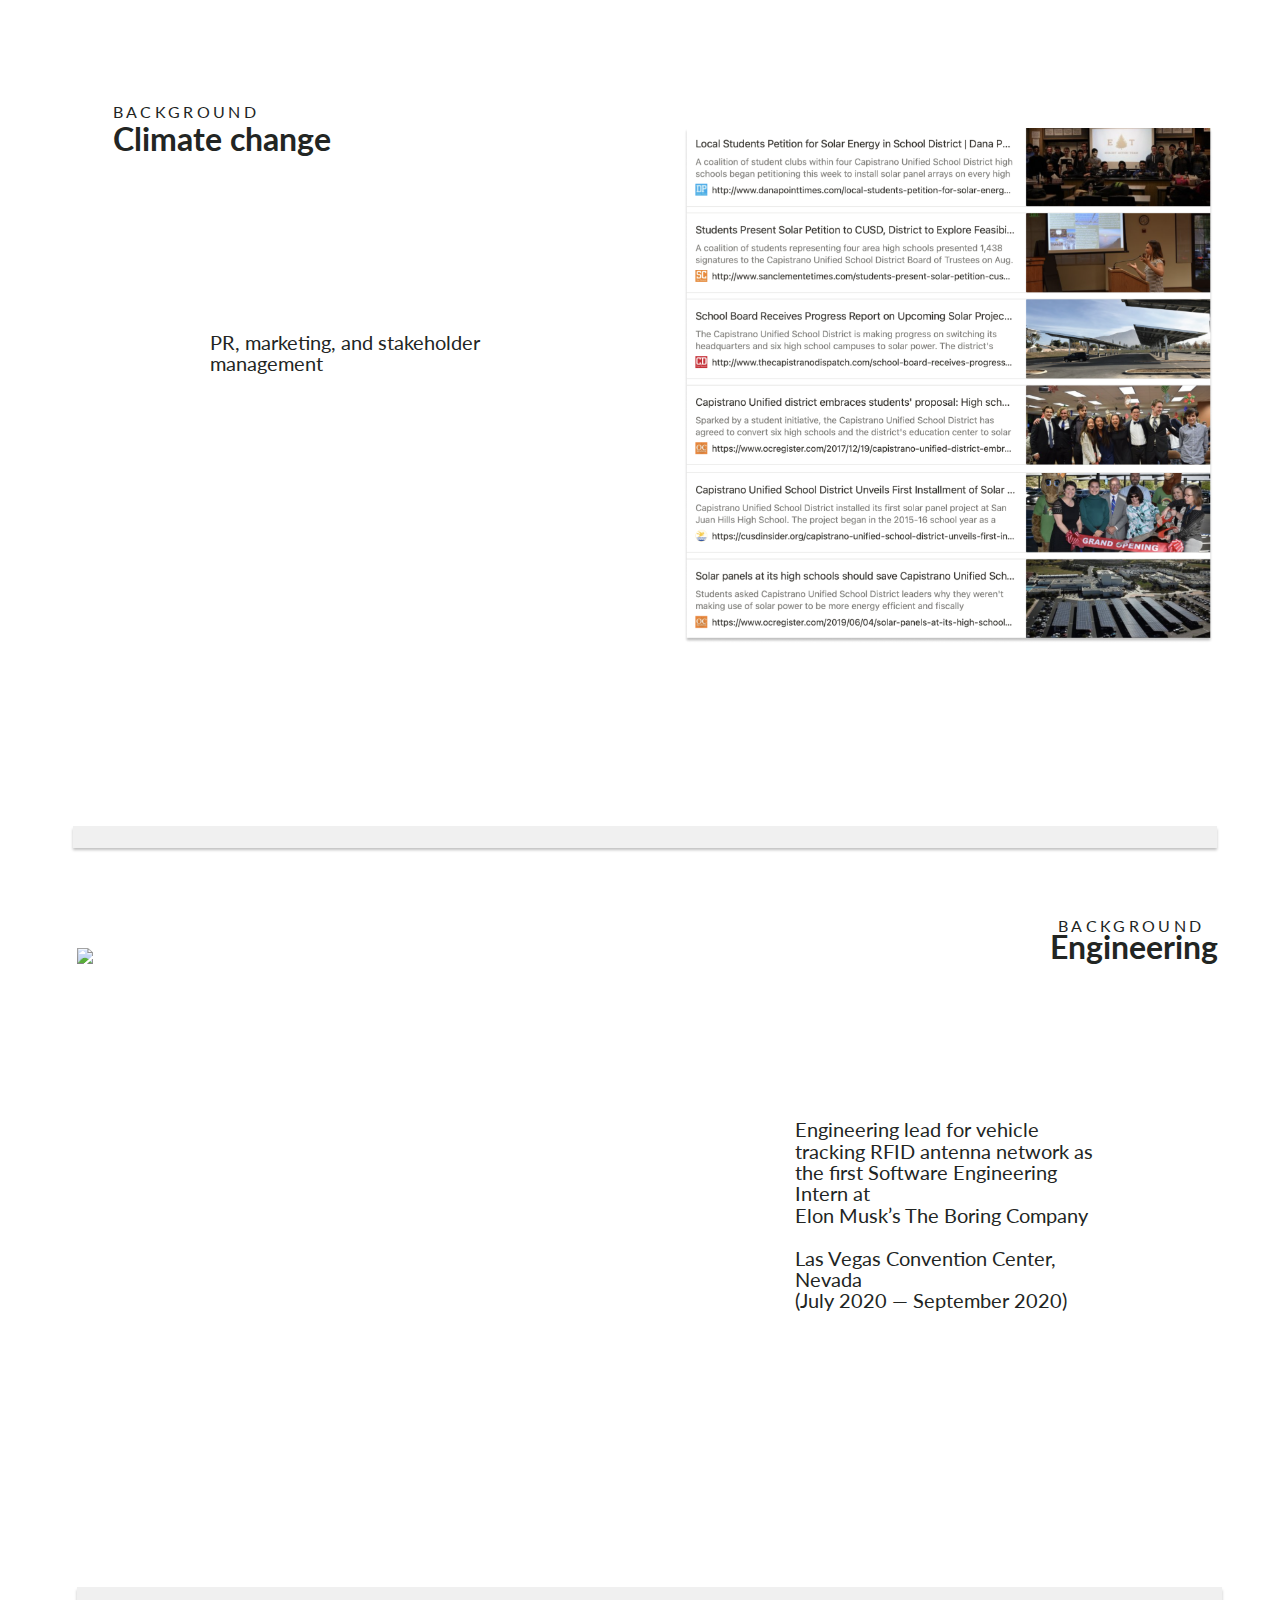
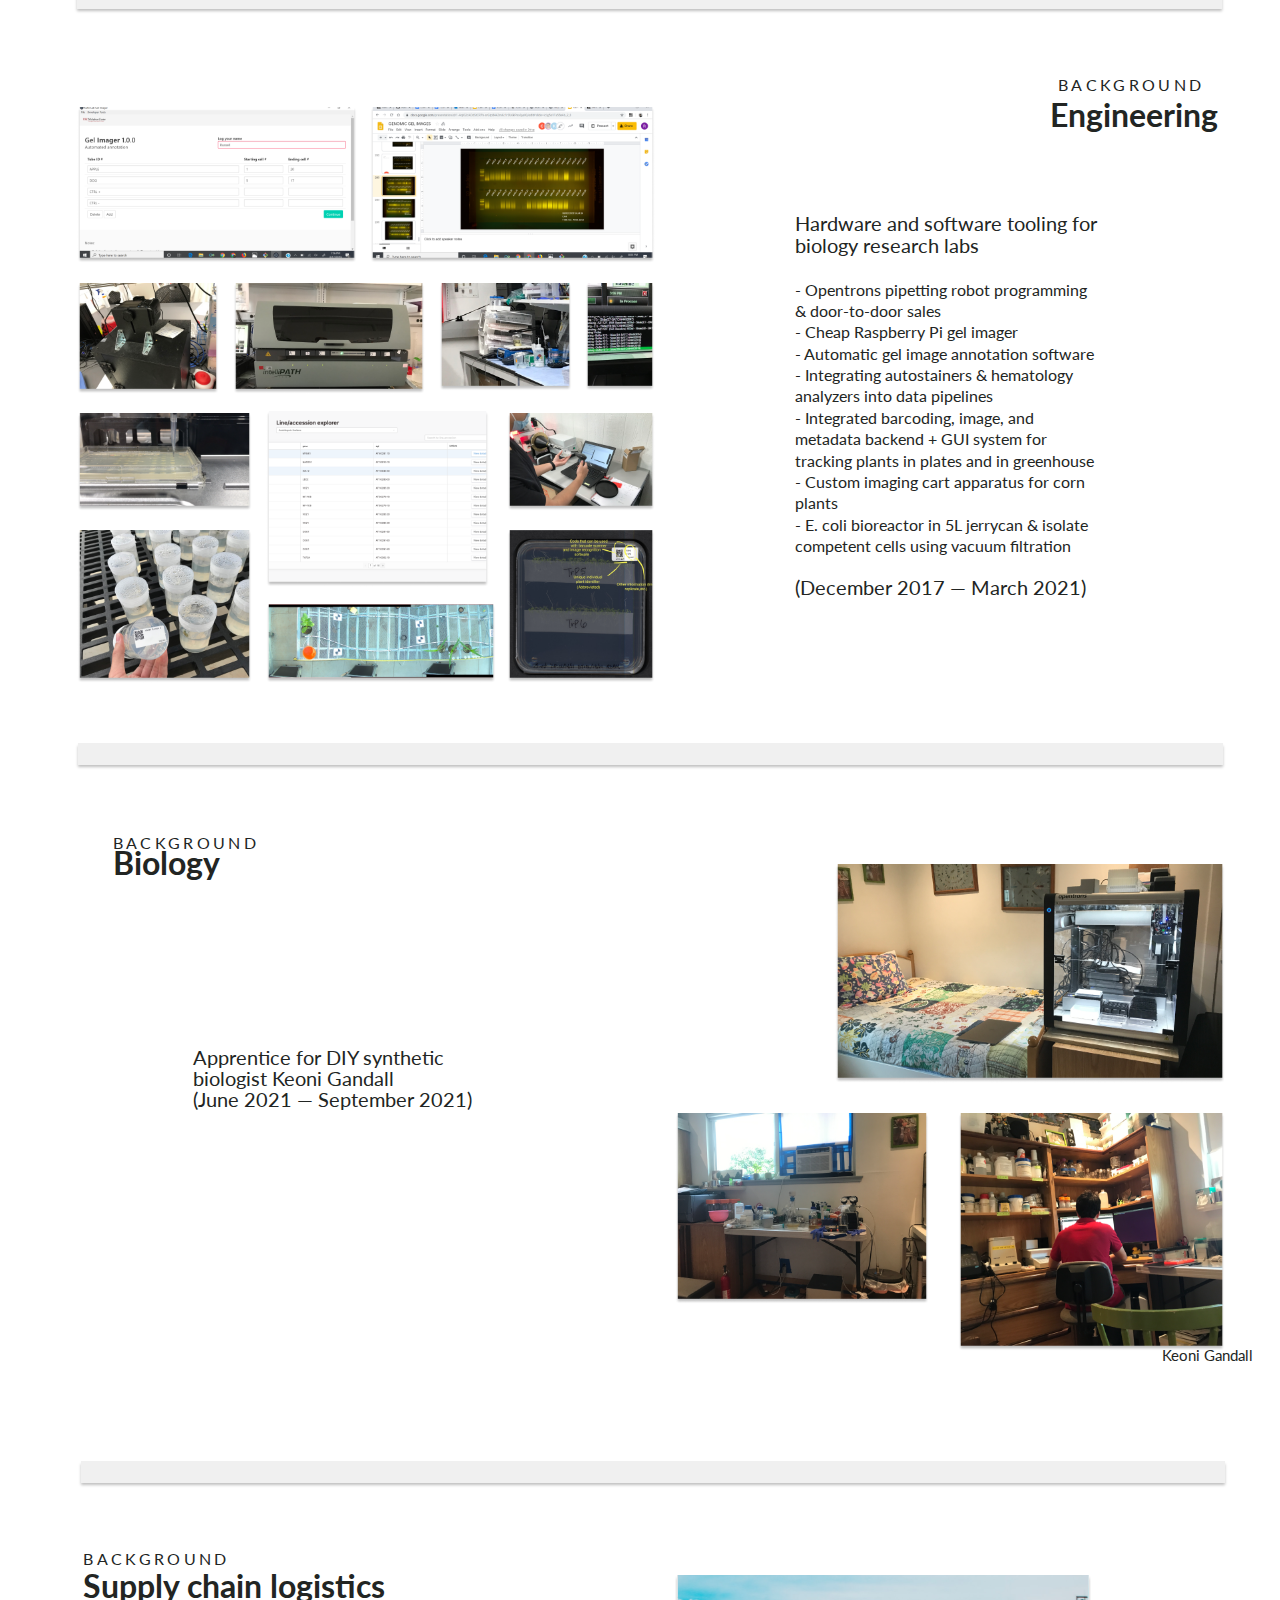
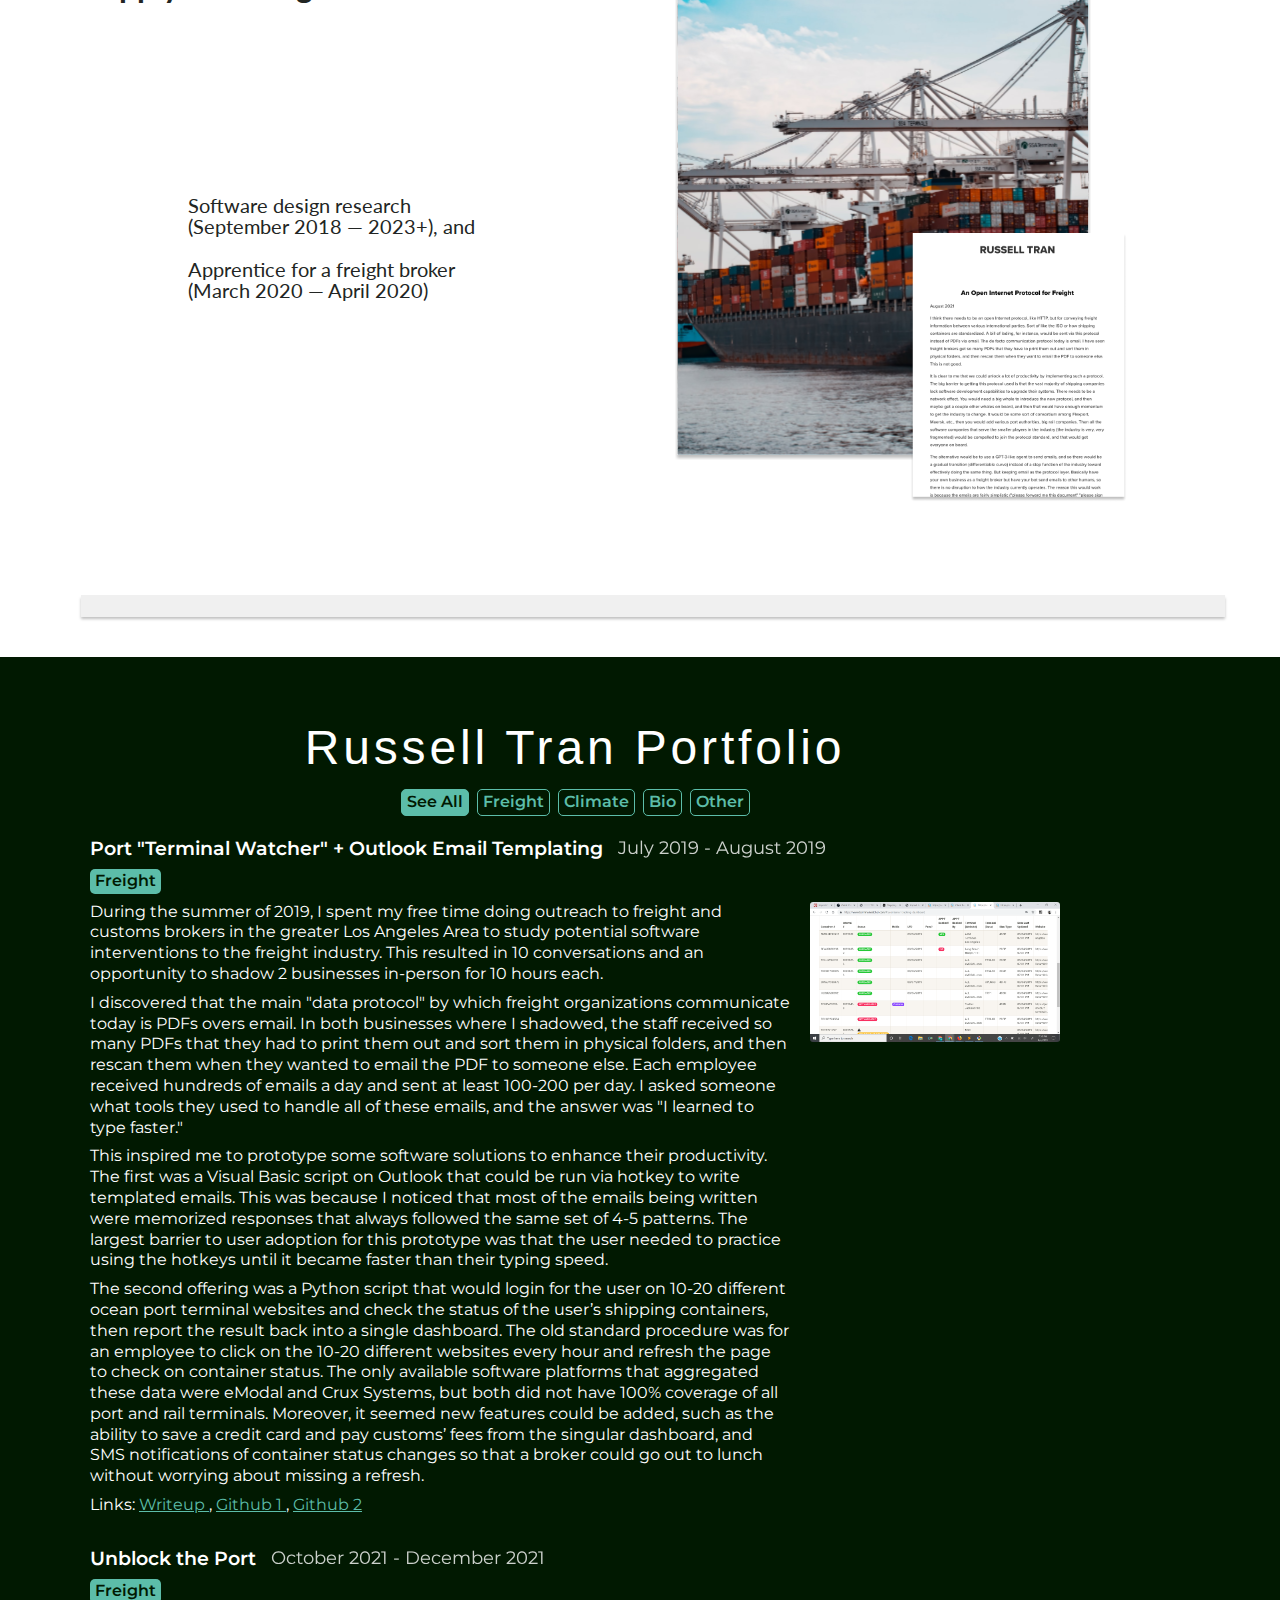
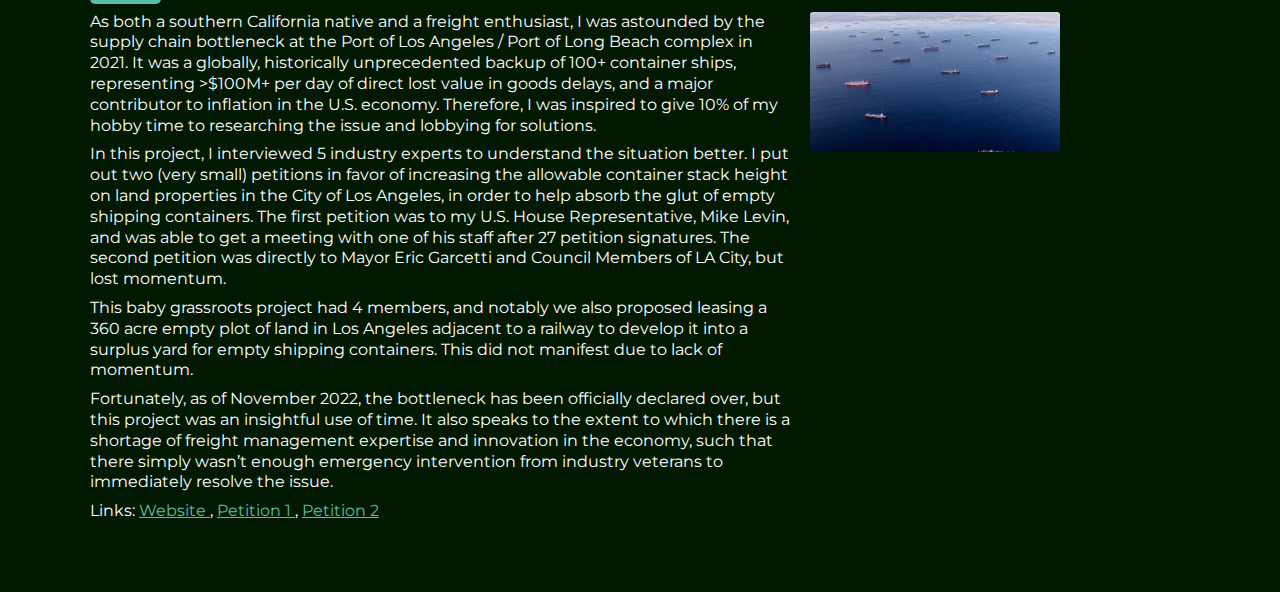
==== commit 54768342: "Update index.html" ====
--- a/index.html
+++ b/index.html
@@ -135,7 +135,7 @@
             California<br /><br />Yields $21.2 million in net energy cost savings for public school education<br /><br />Offsets
             90,000 tons of CO2 over 25 years <br /><br />(September 2014 — May 2017)
           </p>
-          <div class="portfolio">B.S. Computer Science,<br>Stanford University<br><br><u><a href="#russ-background">Background</a></u></div>
+          <div class="portfolio"><br>B.S. Computer Science,<br>Stanford University<br><br><u><a href="#russ-background">Background</a></u></div>
         </div>
       </div>
     </span>
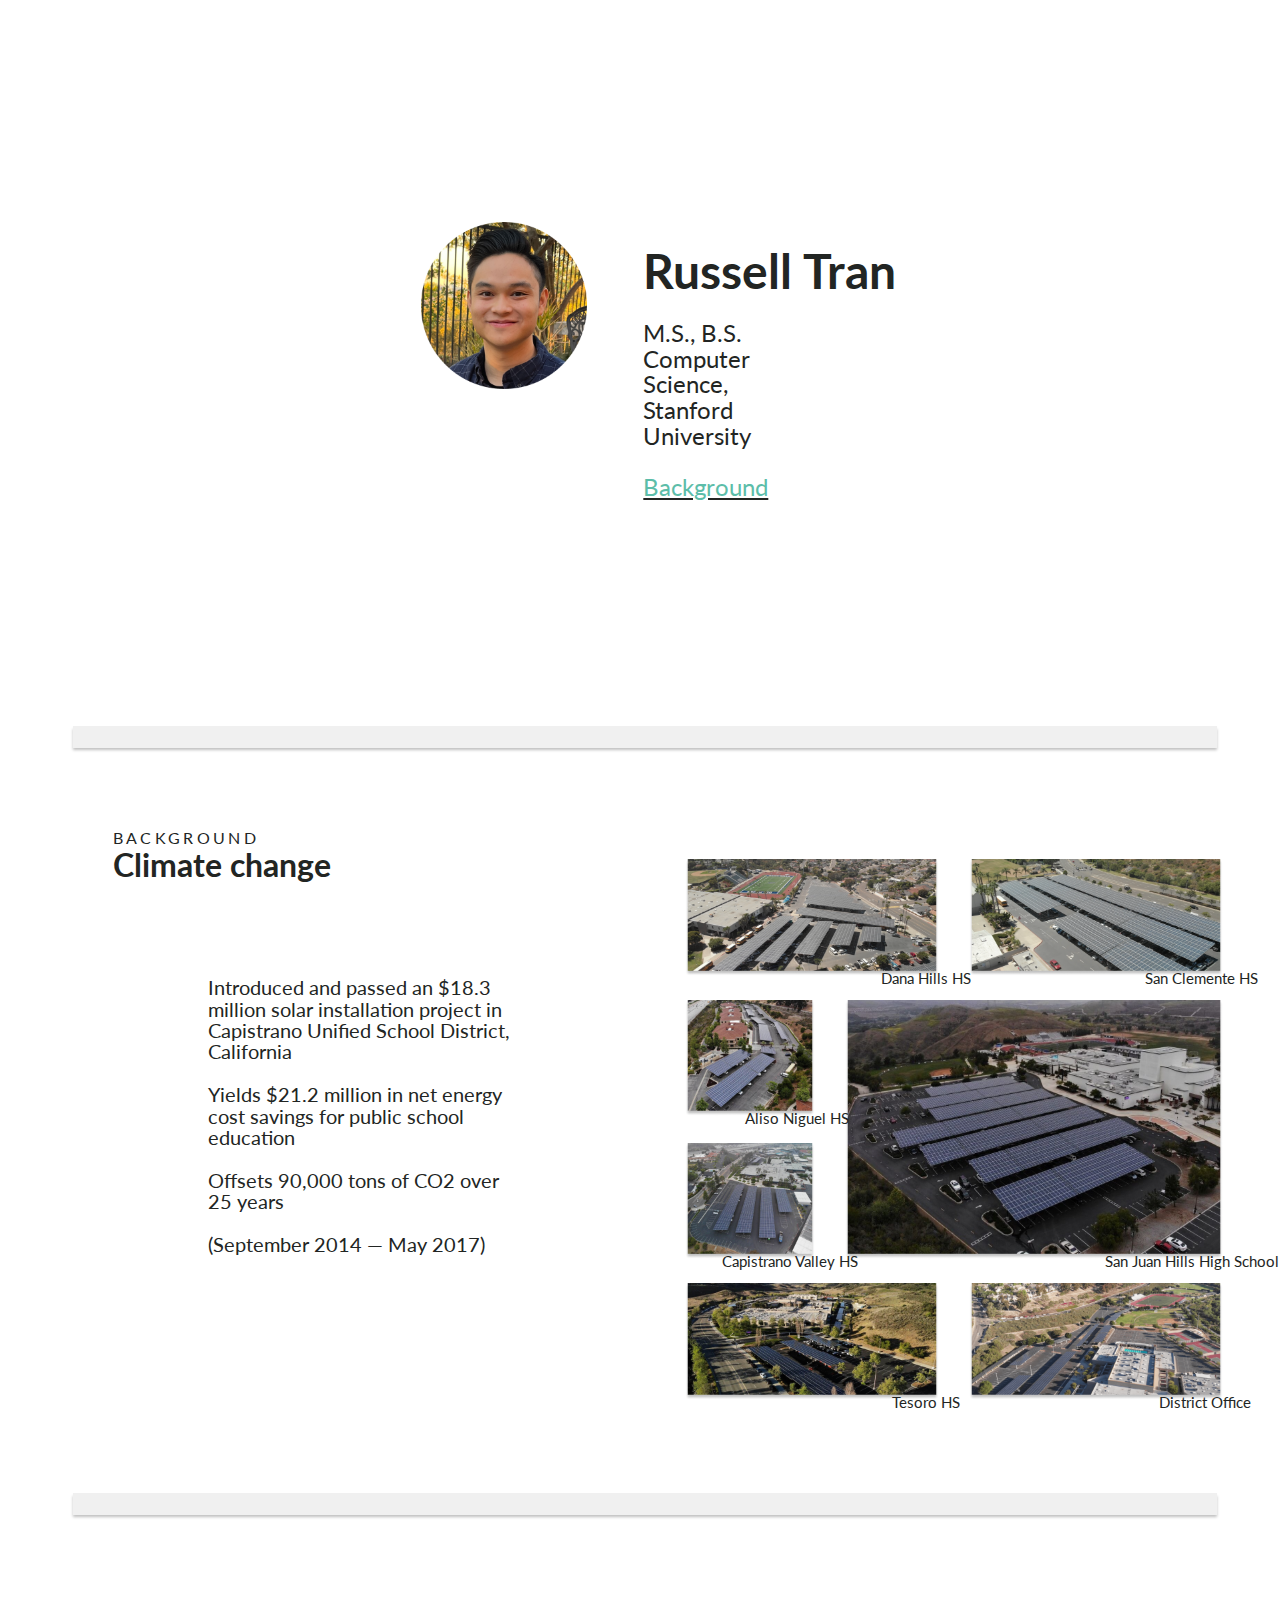
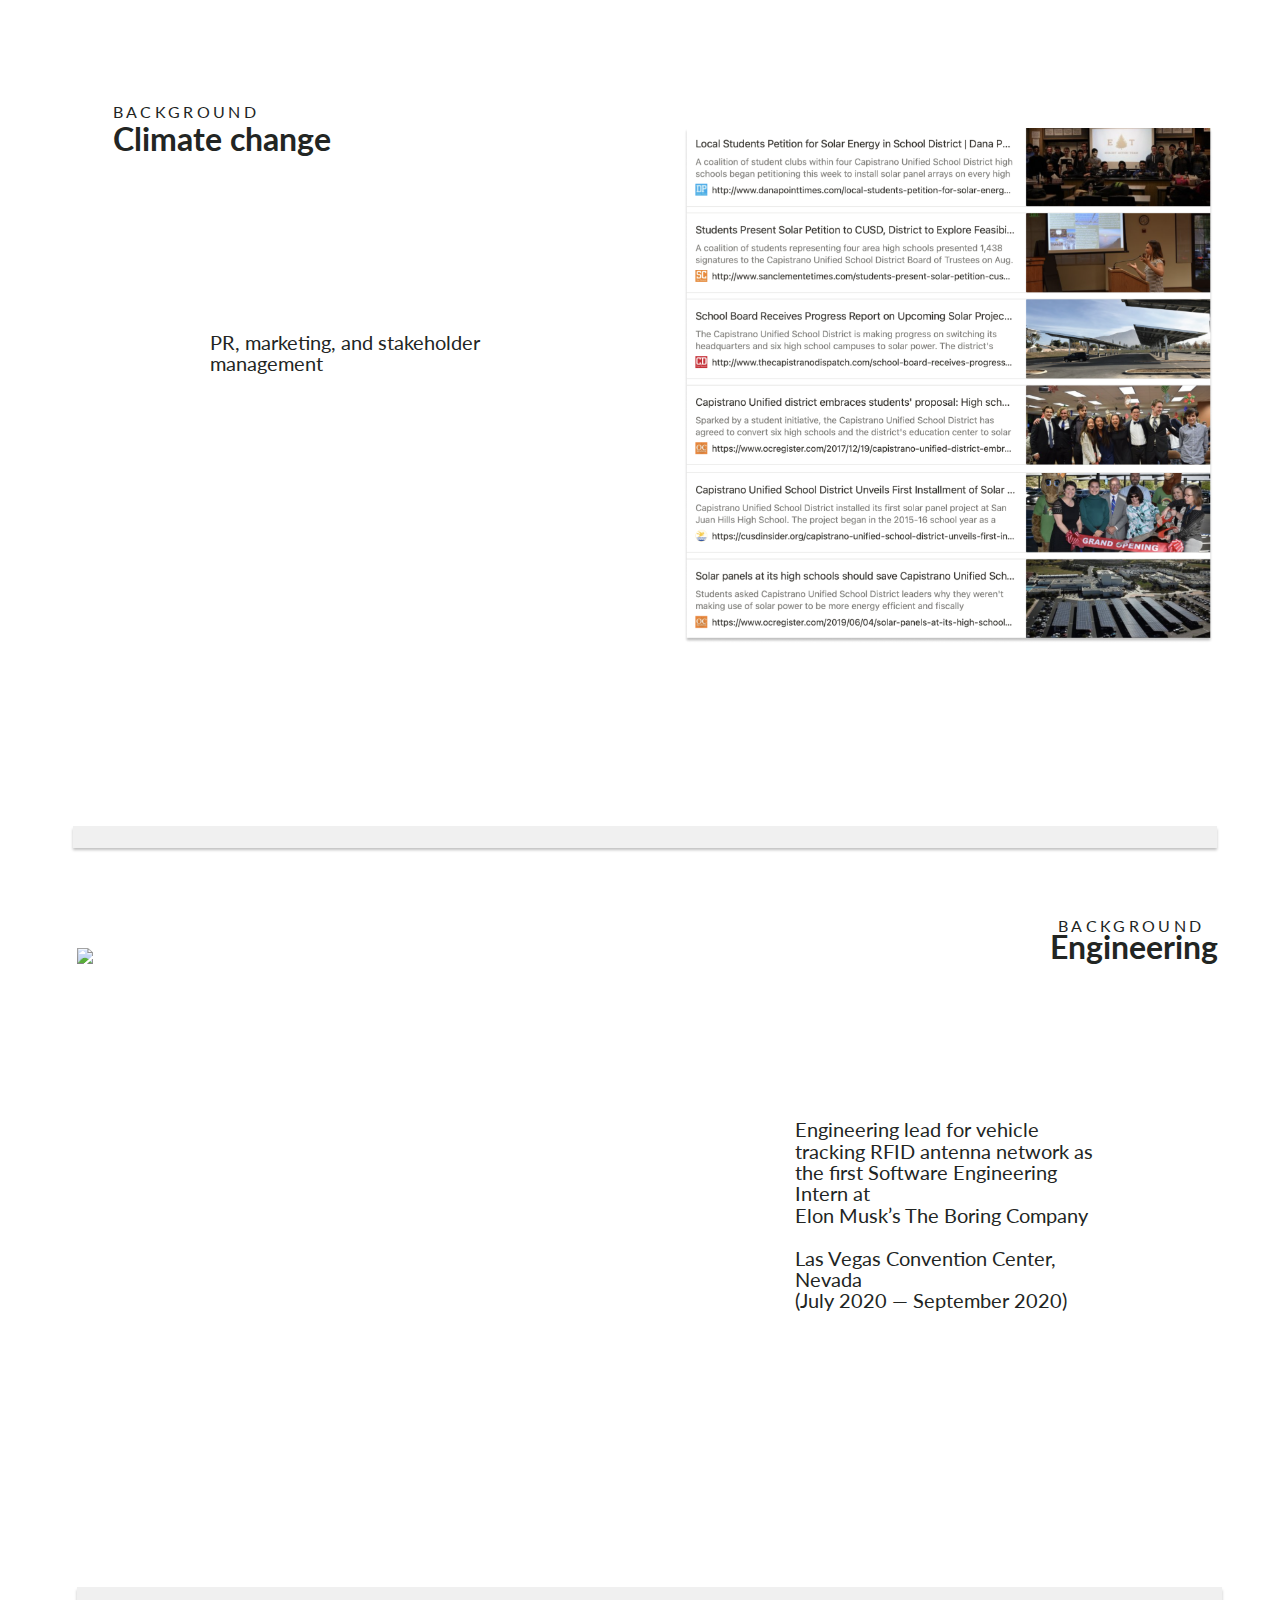
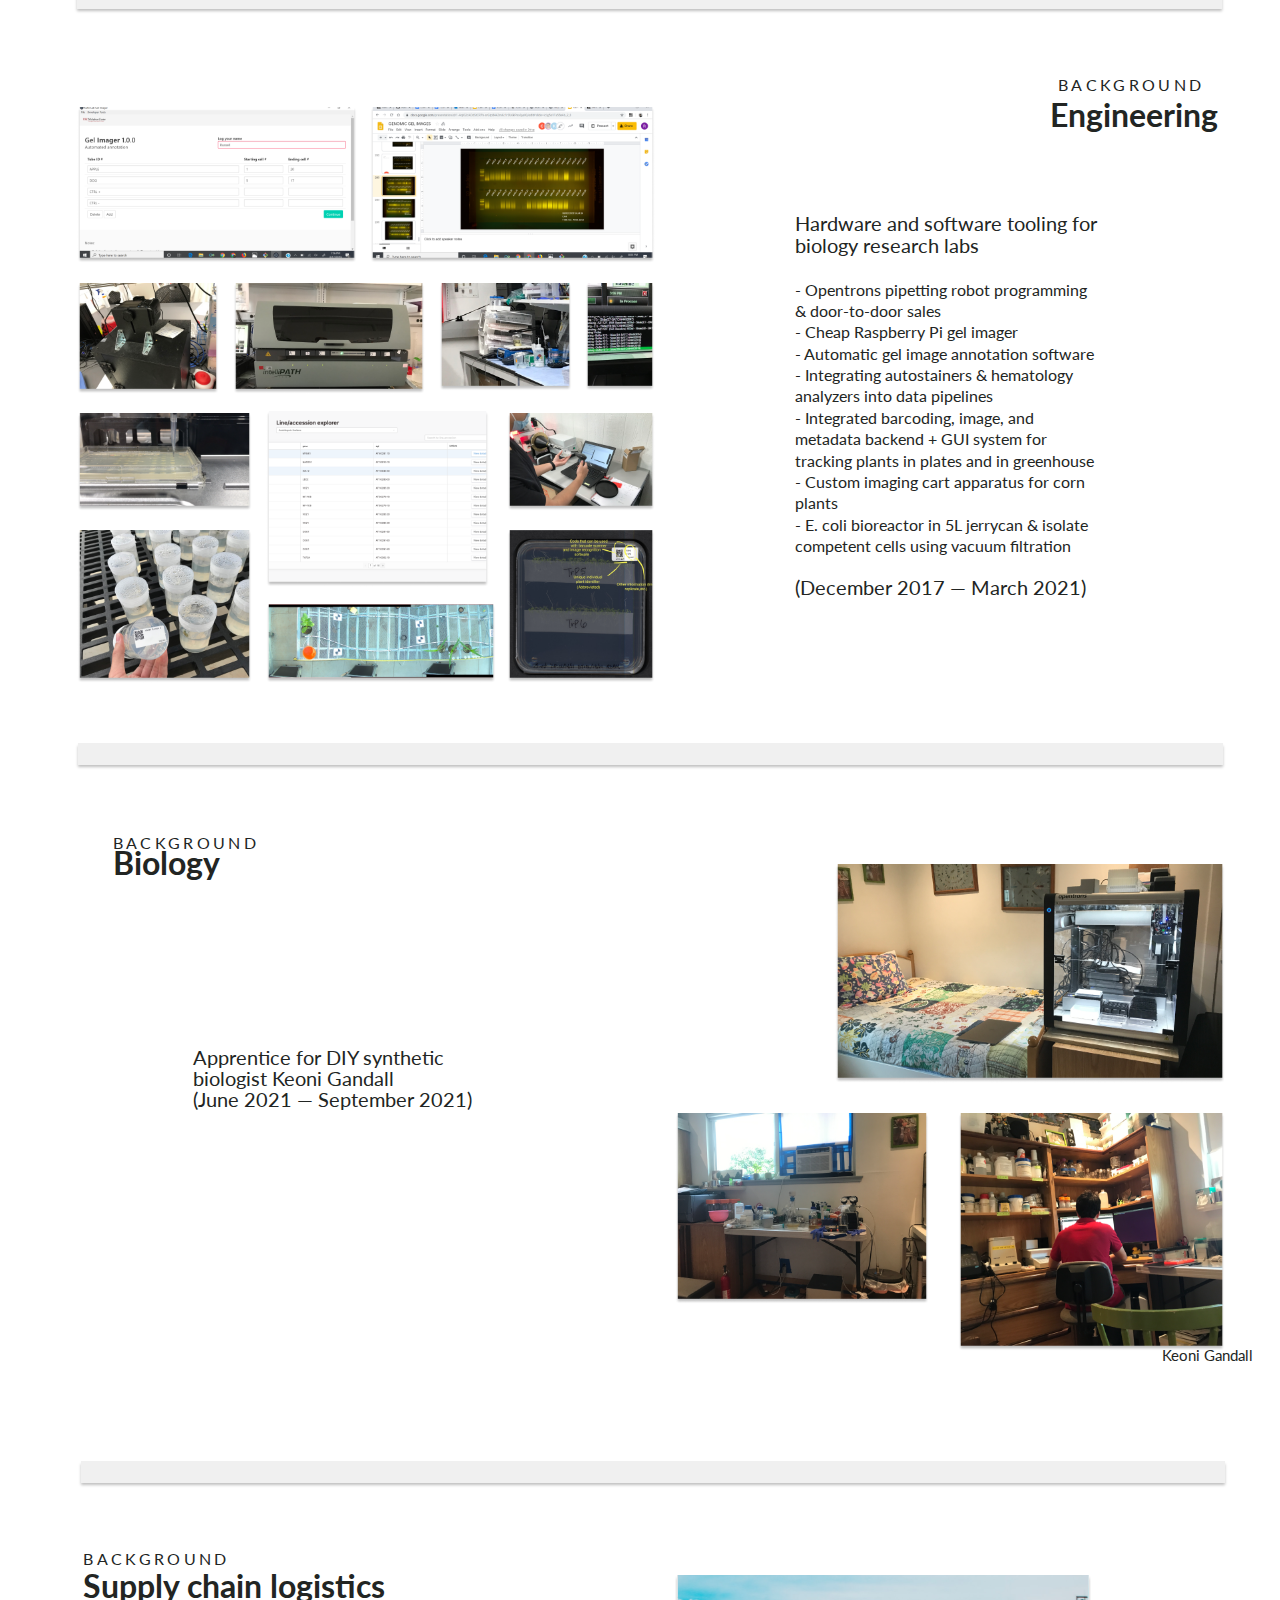
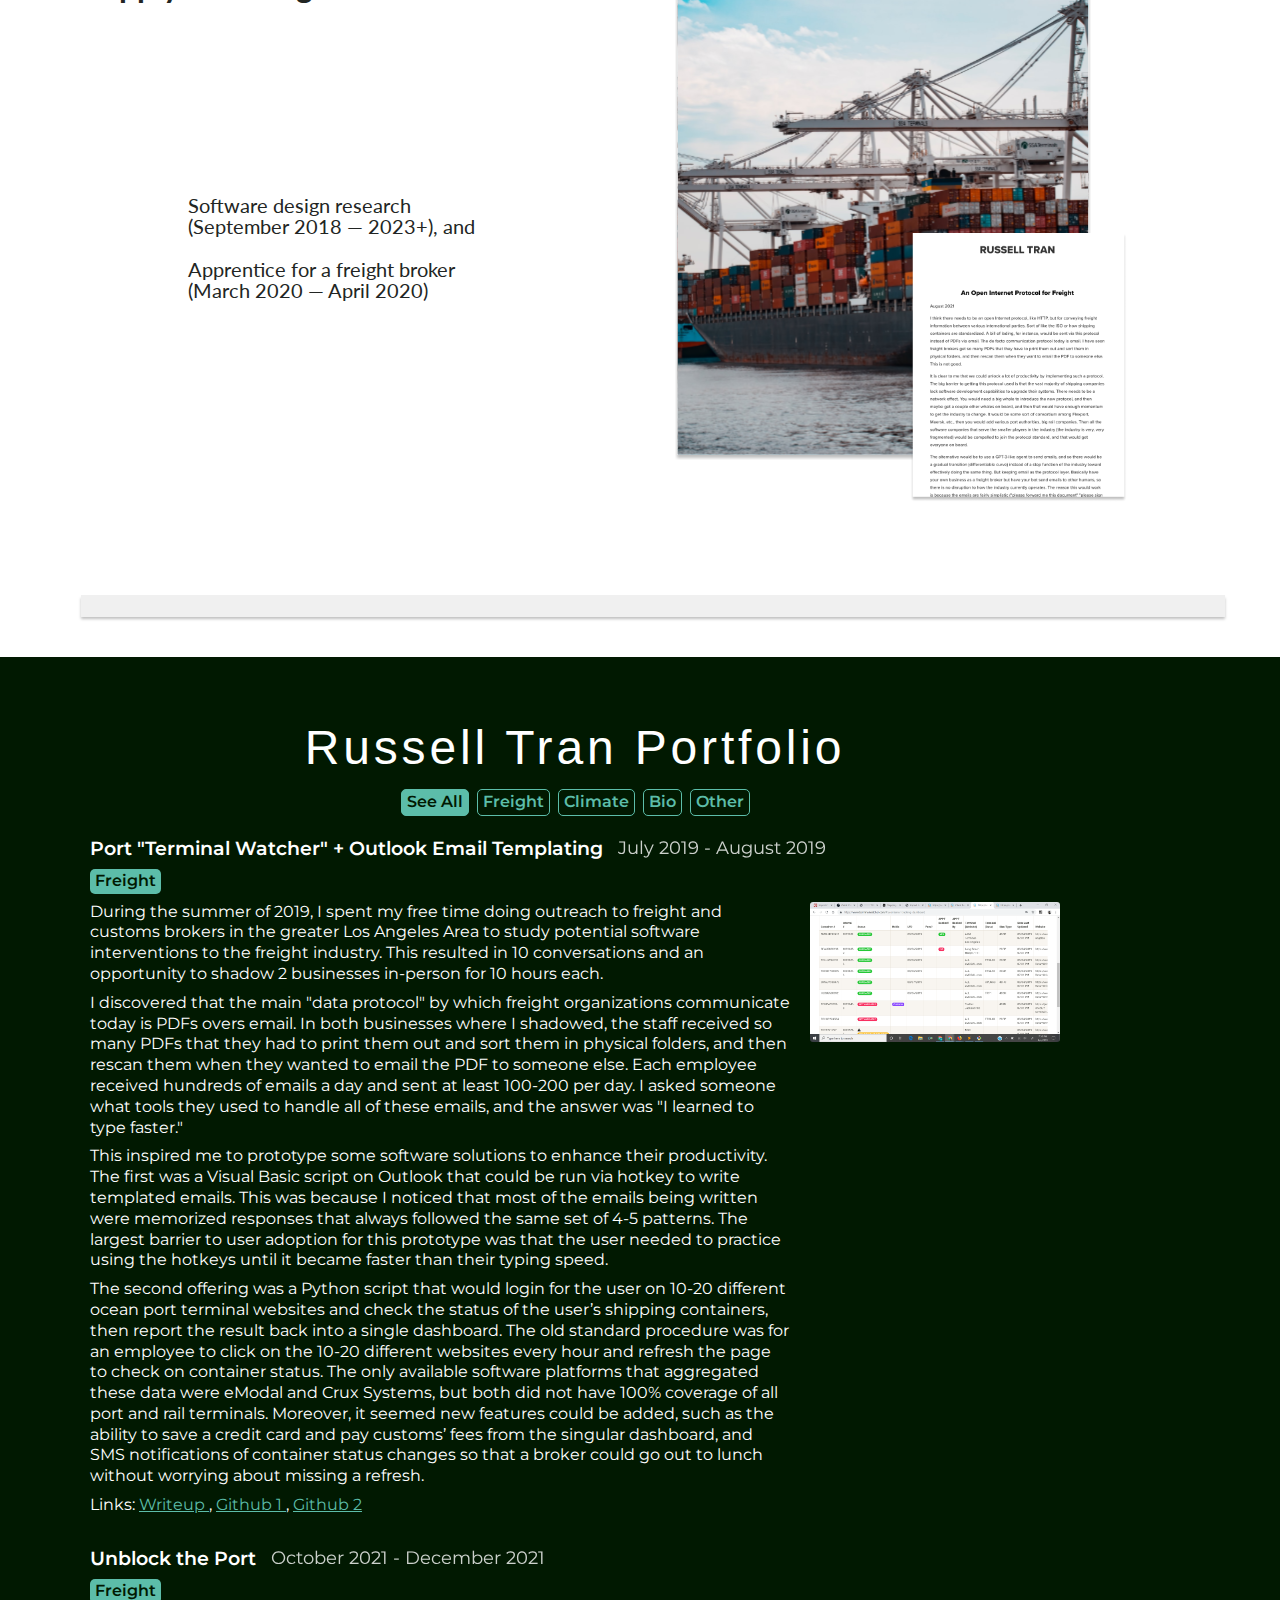
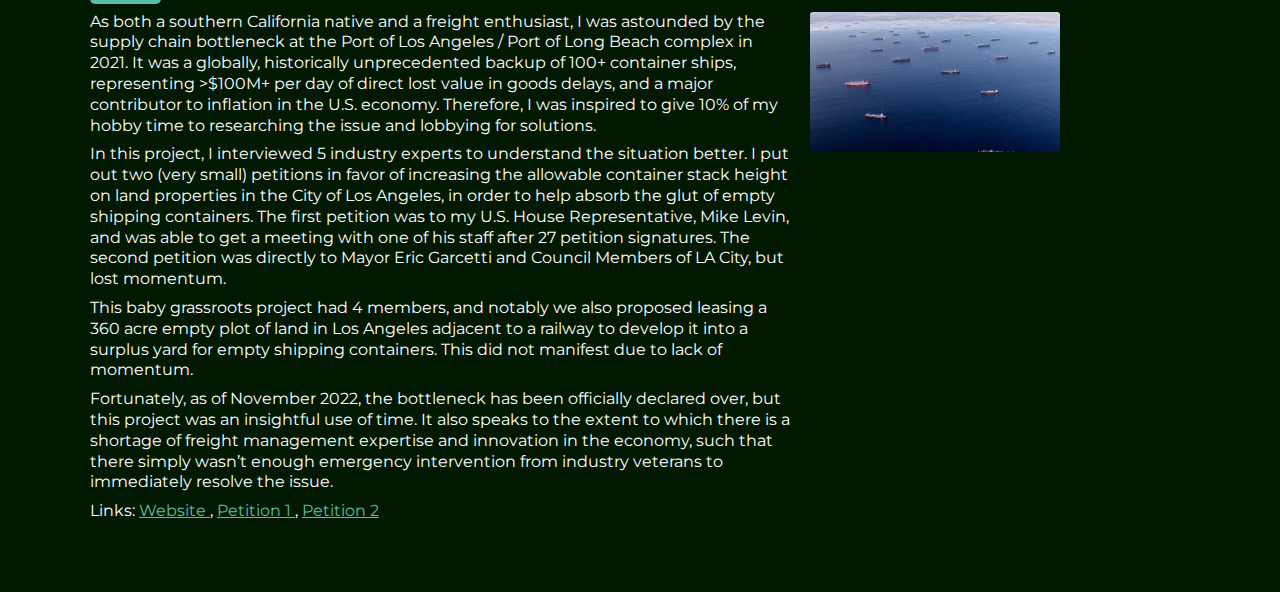
==== commit cd6a2646: "Update index.html" ====
--- a/index.html
+++ b/index.html
@@ -135,7 +135,7 @@
             California<br /><br />Yields $21.2 million in net energy cost savings for public school education<br /><br />Offsets
             90,000 tons of CO2 over 25 years <br /><br />(September 2014 — May 2017)
           </p>
-          <div class="portfolio"><br>B.S. Computer Science,<br>Stanford University<br><br><u><a href="#russ-background">Background</a></u></div>
+          <div class="portfolio"><br>M.S., B.S. Computer Science,<br>Stanford University<br><br><u><a href="#russ-background">Background</a></u></div>
         </div>
       </div>
     </span>
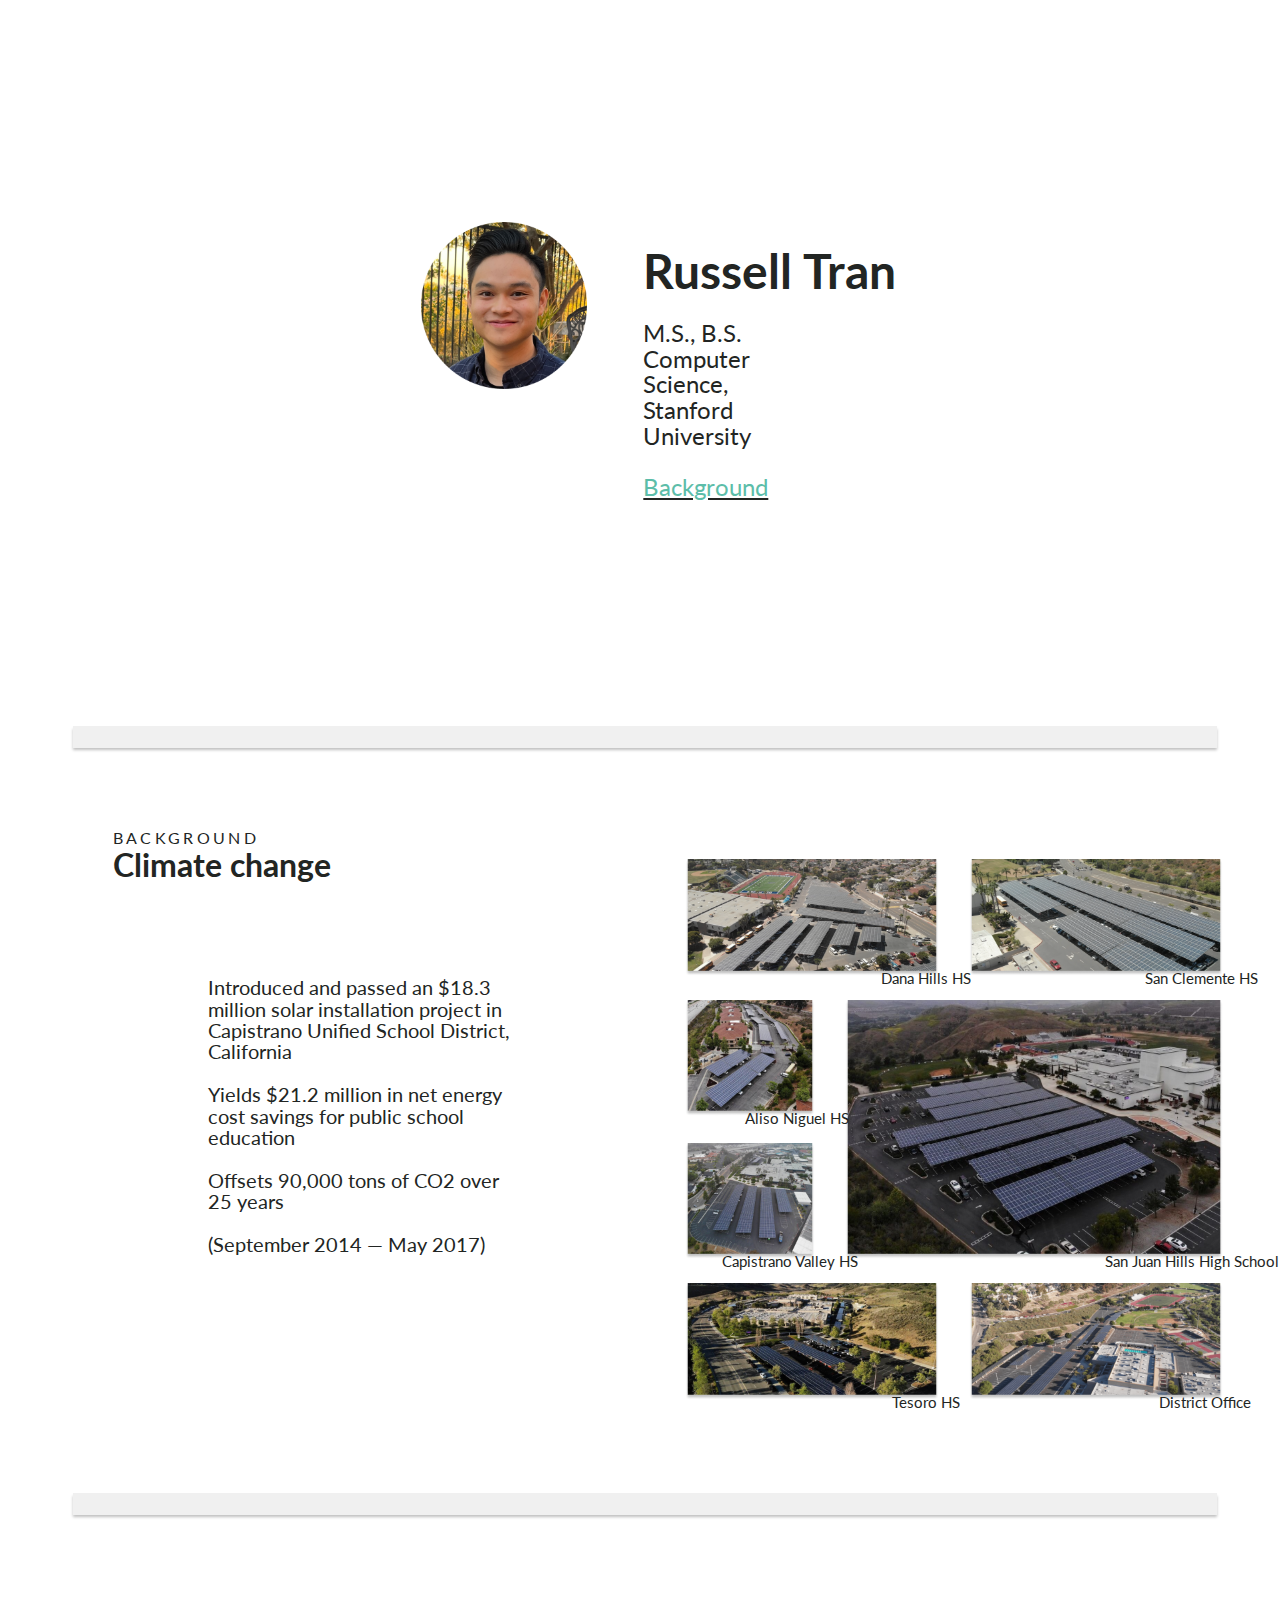
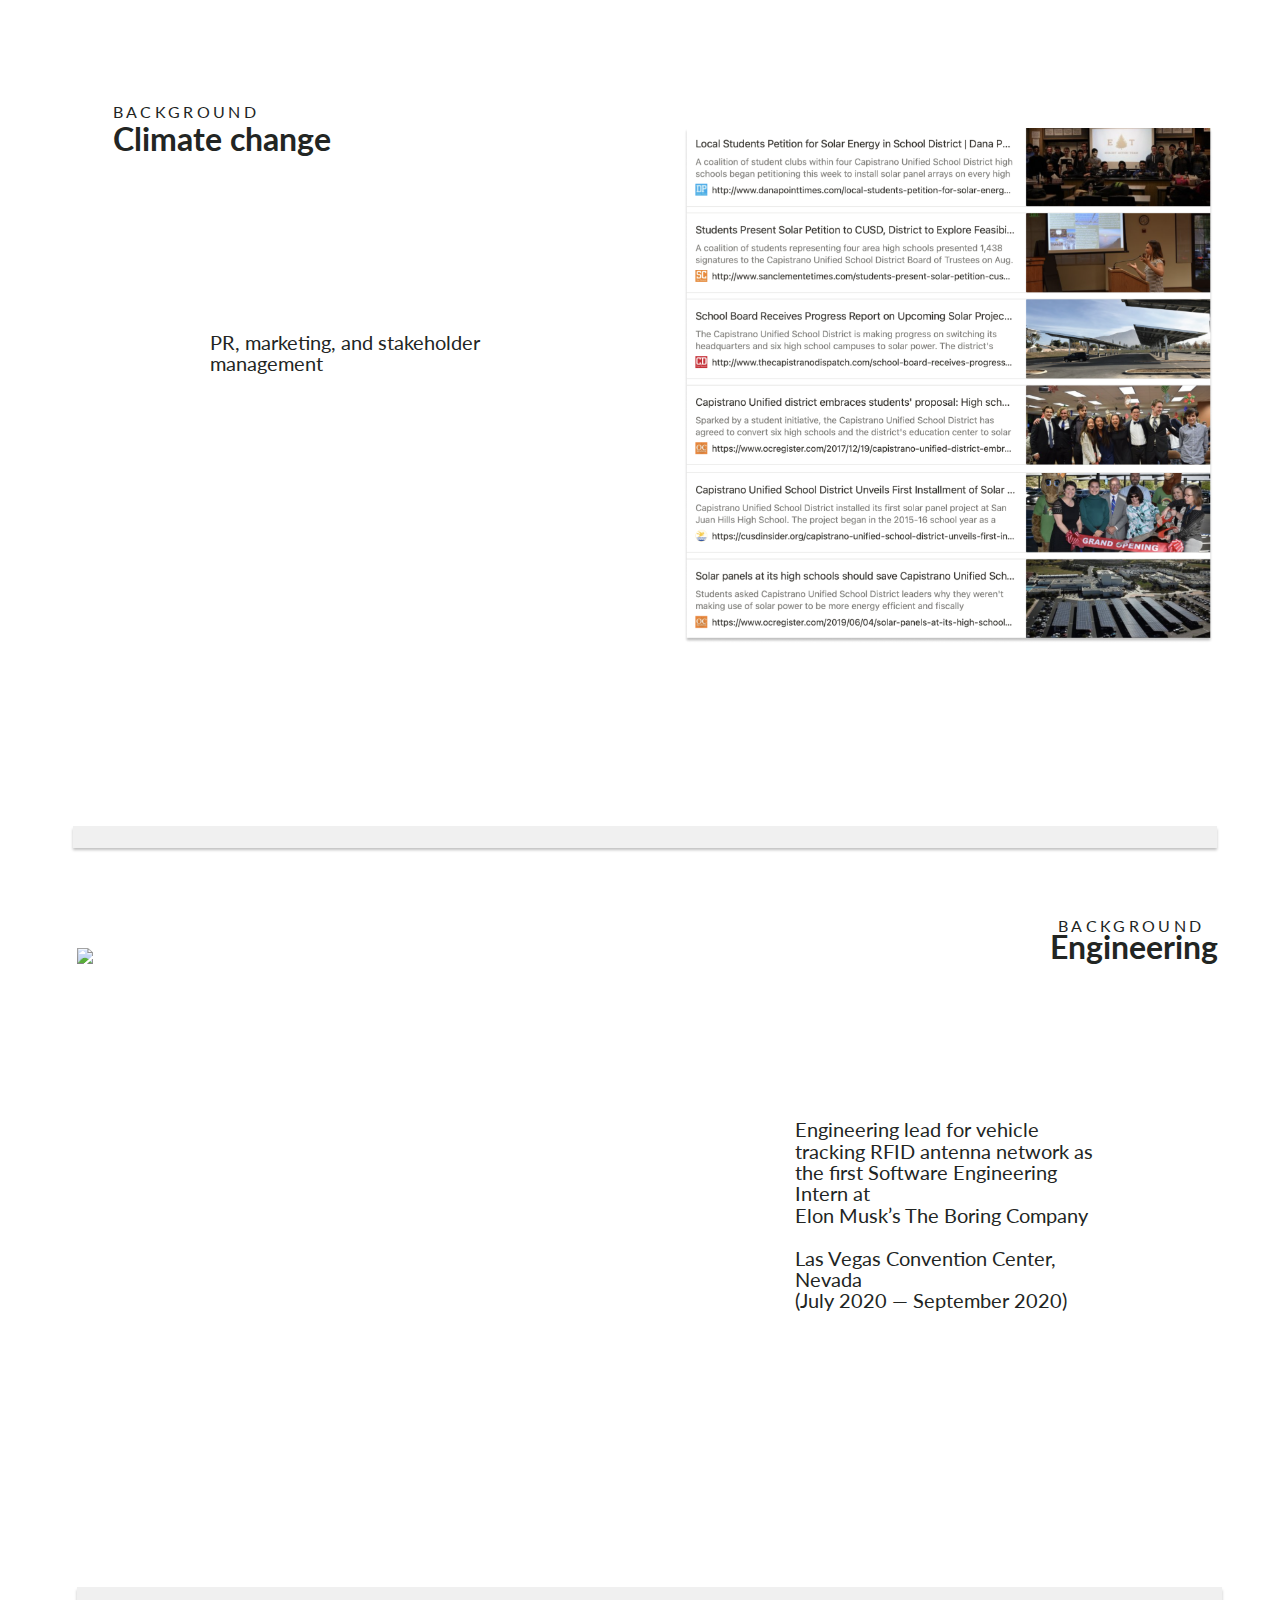
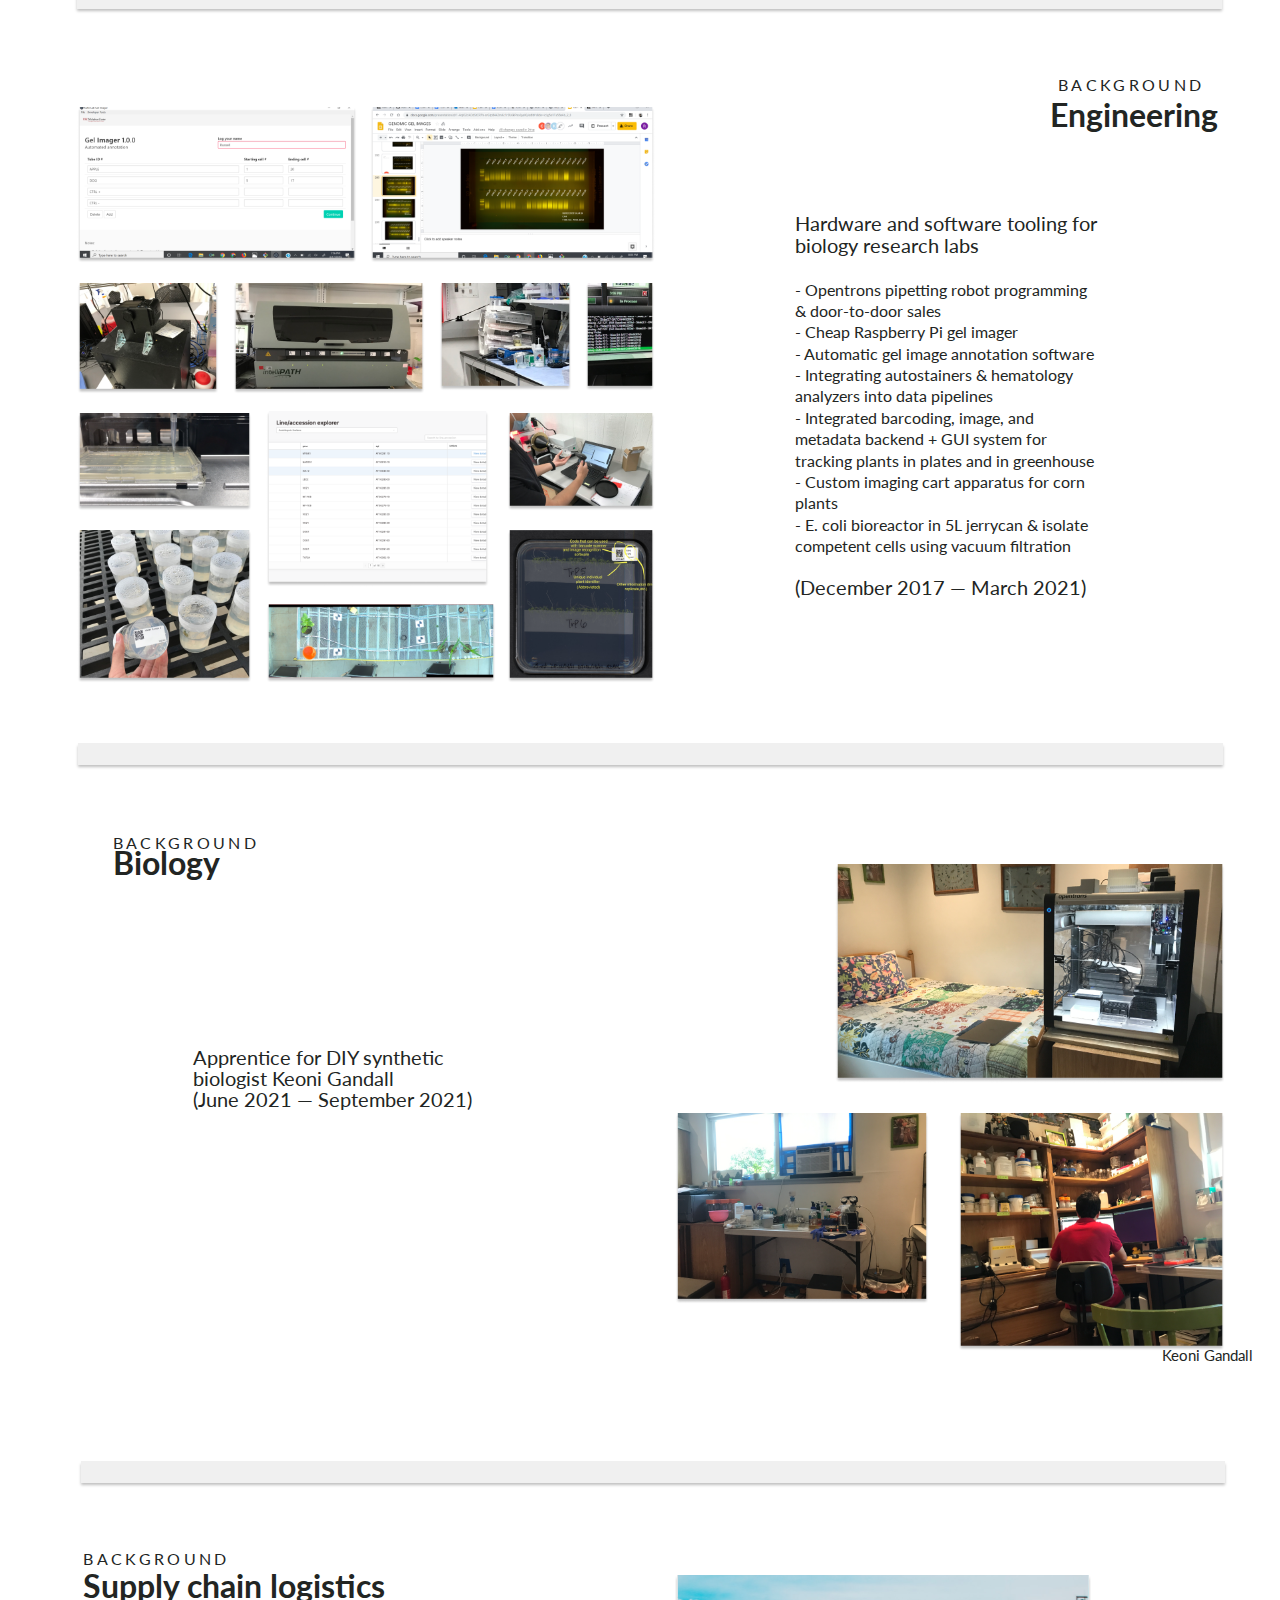
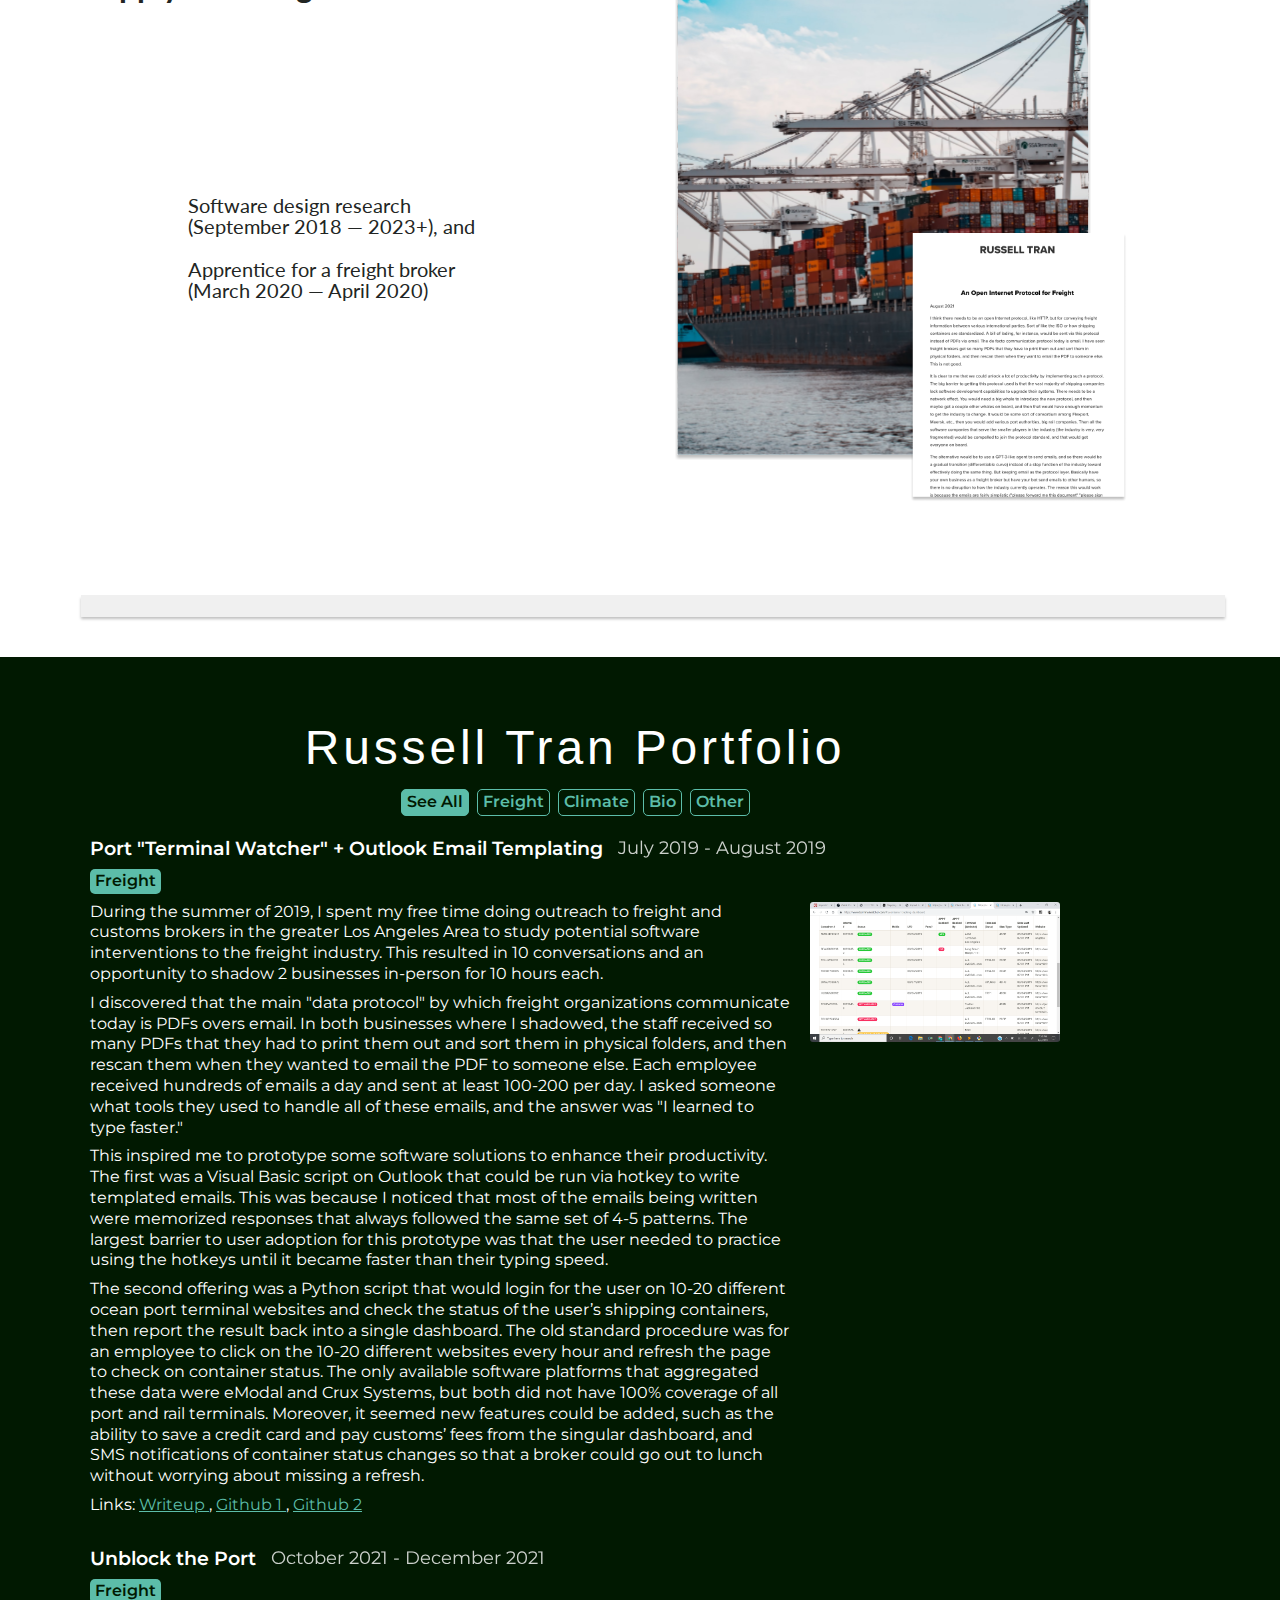
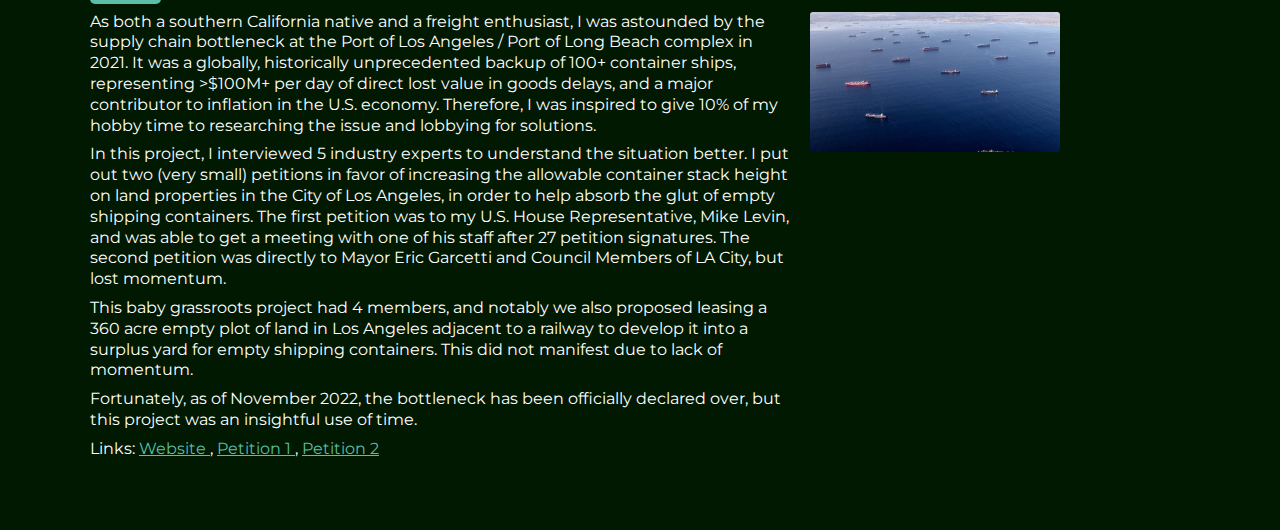
==== commit a1457734: "Update index.html" ====
--- a/index.html
+++ b/index.html
@@ -235,7 +235,7 @@
                       This baby grassroots project had 4 members, and notably we also proposed leasing a 360 acre empty plot of land in Los Angeles adjacent to a railway to develop it into a surplus yard for empty shipping containers. This did not manifest due to lack of momentum.
                     </p>
                     <p>
-                      Fortunately, as of November 2022, the bottleneck has been officially declared over, but this project was an insightful use of time. It also speaks to the extent to which there is a shortage of freight management expertise and innovation in the economy, such that there simply wasn’t enough emergency intervention from industry veterans to immediately resolve the issue.
+                      Fortunately, as of November 2022, the bottleneck has been officially declared over, but this project was an insightful use of time.
                     </p>
                   </div>
                   <div class="p-links">
